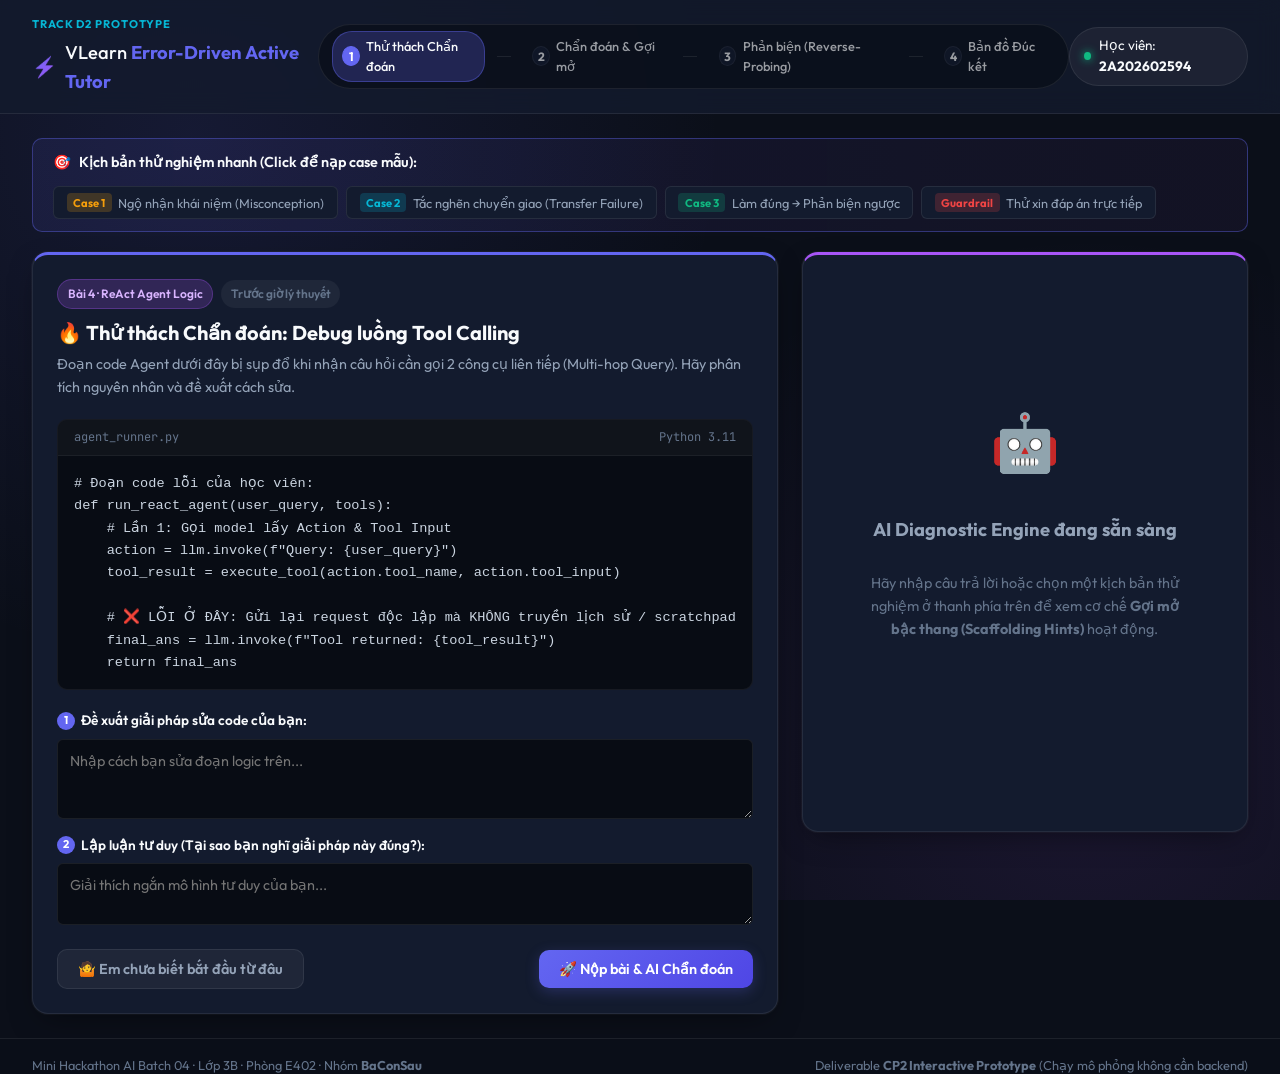
==== codebase/index.html @ 05298fb6 "done cp2" ====
<!DOCTYPE html>
<html lang="vi">
<head>
  <meta charset="UTF-8">
  <meta name="viewport" content="width=device-width, initial-scale=1.0">
  <title>VLearn Adaptive AI · Học từ lỗi trước (Track D2 Mockup)</title>
  <link rel="preconnect" href="https://fonts.googleapis.com">
  <link rel="preconnect" href="https://fonts.gstatic.com" crossorigin>
  <link href="https://fonts.googleapis.com/css2?family=JetBrains+Mono:wght@400;500;600&family=Outfit:wght@300;400;500;600;700;800&display=swap" rel="stylesheet">
  <link rel="stylesheet" href="style.css">
</head>
<body>
  <!-- Header Bar -->
  <header class="app-header">
    <div class="header-left">
      <div class="brand-badge">Track D2 Prototype</div>
      <div class="brand-title">
        <span class="logo-icon">⚡</span>
        <h1>VLearn <strong>Error-Driven Active Tutor</strong></h1>
      </div>
    </div>
    <div class="header-center">
      <div class="stage-stepper">
        <div class="step-item active" id="step-nav-1" onclick="switchView('challenge')">
          <span class="step-dot">1</span>
          <span class="step-label">Thử thách Chẩn đoán</span>
        </div>
        <div class="step-divider"></div>
        <div class="step-item" id="step-nav-2" onclick="switchView('diagnosis')">
          <span class="step-dot">2</span>
          <span class="step-label">Chẩn đoán & Gợi mở</span>
        </div>
        <div class="step-divider"></div>
        <div class="step-item" id="step-nav-3" onclick="switchView('probing')">
          <span class="step-dot">3</span>
          <span class="step-label">Phản biện (Reverse-Probing)</span>
        </div>
        <div class="step-divider"></div>
        <div class="step-item" id="step-nav-4" onclick="switchView('summary')">
          <span class="step-dot">4</span>
          <span class="step-label">Bản đồ Đúc kết</span>
        </div>
      </div>
    </div>
    <div class="header-right">
      <div class="user-pill">
        <span class="status-indicator"></span>
        <span>Học viên: <strong>2A202602594</strong></span>
      </div>
    </div>
  </header>

  <!-- Main Workspace -->
  <main class="main-container">
    <!-- Preset Banner -->
    <section class="scenario-bar">
      <div class="scenario-title">
        <span class="sparkle">🎯</span>
        <span>Kịch bản thử nghiệm nhanh (Click để nạp case mẫu):</span>
      </div>
      <div class="scenario-buttons">
        <button class="btn-preset active" onclick="loadScenario('misconception')">
          <span class="tag tag-orange">Case 1</span> Ngộ nhận khái niệm (Misconception)
        </button>
        <button class="btn-preset" onclick="loadScenario('transfer')">
          <span class="tag tag-blue">Case 2</span> Tắc nghẽn chuyển giao (Transfer Failure)
        </button>
        <button class="btn-preset" onclick="loadScenario('correct')">
          <span class="tag tag-green">Case 3</span> Làm đúng → Phản biện ngược
        </button>
        <button class="btn-preset" onclick="loadScenario('cheating')">
          <span class="tag tag-red">Guardrail</span> Thử xin đáp án trực tiếp
        </button>
      </div>
    </section>

    <!-- CONTENT PANELS -->
    <div class="workspace-grid">
      
      <!-- LEFT PANEL: Diagnostic Challenge & Problem Context -->
      <section class="card panel-challenge">
        <div class="card-header">
          <div class="header-meta">
            <span class="badge badge-purple">Bài 4 · ReAct Agent Logic</span>
            <span class="badge badge-subtle">Trước giờ lý thuyết</span>
          </div>
          <h2>🔥 Thử thách Chẩn đoán: Debug luồng Tool Calling</h2>
          <p class="challenge-desc">
            Đoạn code Agent dưới đây bị sụp đổ khi nhận câu hỏi cần gọi 2 công cụ liên tiếp (Multi-hop Query). Hãy phân tích nguyên nhân và đề xuất cách sửa.
          </p>
        </div>

        <div class="code-editor-box">
          <div class="editor-topbar">
            <span class="file-name">agent_runner.py</span>
            <span class="lang-tag">Python 3.11</span>
          </div>
          <pre class="code-block"><code id="code-snippet"># Đoạn code lỗi của học viên:
def run_react_agent(user_query, tools):
    # Lần 1: Gọi model lấy Action & Tool Input
    action = llm.invoke(f"Query: {user_query}")
    tool_result = execute_tool(action.tool_name, action.tool_input)
    
    # ❌ LỖI Ở ĐÂY: Gửi lại request độc lập mà KHÔNG truyền lịch sử / scratchpad
    final_ans = llm.invoke(f"Tool returned: {tool_result}")
    return final_ans</code></pre>
        </div>

        <!-- Student Input Form -->
        <div class="student-input-area">
          <div class="input-group">
            <label for="student-answer">
              <span class="label-num">1</span> Đề xuất giải pháp sửa code của bạn:
            </label>
            <textarea id="student-answer" rows="3" placeholder="Nhập cách bạn sửa đoạn logic trên..."></textarea>
          </div>

          <div class="input-group">
            <label for="student-reasoning">
              <span class="label-num">2</span> Lập luận tư duy (Tại sao bạn nghĩ giải pháp này đúng?):
            </label>
            <textarea id="student-reasoning" rows="2" placeholder="Giải thích ngắn mô hình tư duy của bạn..."></textarea>
          </div>

          <div class="action-row">
            <button class="btn btn-secondary" onclick="triggerStuck()">
              🤷 Em chưa biết bắt đầu từ đâu
            </button>
            <button class="btn btn-primary" id="btn-submit" onclick="submitDiagnostic()">
              <span>🚀 Nộp bài & AI Chẩn đoán</span>
            </button>
          </div>
        </div>
      </section>

      <!-- RIGHT PANEL: AI Diagnosis & Scaffolding Engine -->
      <section class="card panel-response" id="response-panel">
        
        <!-- State 0: Empty state before submit -->
        <div class="state-container" id="state-idle">
          <div class="idle-graphic">🤖</div>
          <h3>AI Diagnostic Engine đang sẵn sàng</h3>
          <p>Hãy nhập câu trả lời hoặc chọn một kịch bản thử nghiệm ở thanh phía trên để xem cơ chế <strong>Gợi mở bậc thang (Scaffolding Hints)</strong> hoạt động.</p>
        </div>

        <!-- State 1: Error Diagnosis & Scaffolding Hints -->
        <div class="state-container hidden" id="state-diagnosis">
          <div class="diagnosis-header" id="diag-badge-container">
            <!-- Dynamic Badges -->
          </div>

          <!-- Diagnosis Summary Box -->
          <div class="diagnosis-box" id="diag-summary-box">
            <div class="diag-title" id="diag-title">🔍 Phát hiện ngộ nhận trong lập luận</div>
            <p id="diag-desc">Học viên đang nhầm lẫn bản chất hoạt động của LLM API.</p>
          </div>

          <!-- Scaffolding Stepper Accordion -->
          <div class="scaffolding-container">
            <div class="scaffold-heading">
              <span>🧩 Nấc thang gợi mở (Không lộ đáp án)</span>
              <span class="badge badge-amber" id="hint-level-badge">Nấc 1 / 3</span>
            </div>

            <!-- Level 1 Hint -->
            <div class="hint-card active" id="hint-card-1">
              <div class="hint-card-header">
                <div class="hint-title">
                  <span class="hint-num">1</span>
                  <strong>Chỉ ra Tiền đề / Giả định sai</strong>
                </div>
                <span class="hint-tag">Reflection Hint</span>
              </div>
              <div class="hint-body" id="hint-1-content">
                Em đang giả định rằng LLM tự lưu trạng thái giữa các lần <code>llm.invoke()</code>. Nhưng thực tế mỗi lệnh gọi API hoàn toàn <strong>Stateless (Không lưu trạng thái)</strong>.
              </div>
            </div>

            <!-- Level 2 Hint -->
            <div class="hint-card locked" id="hint-card-2">
              <div class="hint-card-header">
                <div class="hint-title">
                  <span class="hint-num">2</span>
                  <strong>Dẫn nguồn lý thuyết & Tài liệu khóa học</strong>
                </div>
                <button class="btn-unlock" onclick="unlockHint(2)">Mở gợi ý nấc 2 🔓</button>
              </div>
              <div class="hint-body hidden" id="hint-2-content">
                <div class="citation-box">
                  <div class="citation-source">📖 Slide 14 · Kiến trúc ReAct (Thought - Action - Observation Loop)</div>
                  <blockquote>"LLM cần được tiếp nhận toàn bộ chuỗi <code>User Query + Intermediate Steps (Thought/Action/Observation)</code> trong prompt ở mỗi vòng lặp để biết mình đang ở bước nào."</blockquote>
                </div>
              </div>
            </div>

            <!-- Level 3 Hint -->
            <div class="hint-card locked" id="hint-card-3">
              <div class="hint-card-header">
                <div class="hint-title">
                  <span class="hint-num">3</span>
                  <strong>Câu hỏi phân rã hành động (Sub-problem Probing)</strong>
                </div>
                <button class="btn-unlock" onclick="unlockHint(3)">Mở gợi ý nấc 3 🔓</button>
              </div>
              <div class="hint-body hidden" id="hint-3-content">
                <div class="probing-box">
                  💡 Thay vì gọi <code>llm.invoke(f"Tool returned: {tool_result}")</code>, em hãy thử tạo 1 biến danh sách <code>messages = [user_query]</code> và <code>append</code> kết quả từng bước vào đó trước khi gọi lại model?
                </div>
              </div>
            </div>
          </div>

          <!-- Self-Correction CTA -->
          <div class="correction-footer">
            <button class="btn btn-outline" onclick="requestDirectAnswer()">
              ⚠️ Cho tôi đáp án luôn đi
            </button>
            <button class="btn btn-success" onclick="applyCorrectionAndRecheck()">
              ✍️ Tôi đã hiểu, để tôi sửa lại bài
            </button>
          </div>
        </div>

        <!-- State 2: Reverse Probing (When Correct) -->
        <div class="state-container hidden" id="state-probing">
          <div class="success-banner">
            <span class="trophy">🎯</span>
            <div>
              <h3>Chính xác! Bạn đã tìm ra giải pháp đúng</h3>
              <p>Nhưng để chắc chắn bạn không chỉ nhớ vẹt, hãy thử sức với câu hỏi phản biện sau:</p>
            </div>
          </div>

          <div class="probing-challenge-card">
            <div class="probing-header">
              <span class="badge badge-purple">⚡ Reverse-Probing Engine</span>
              <span>Đánh giá mức độ hiểu sâu</span>
            </div>
            <div class="probing-question" id="probing-q-text">
              "Nếu chuỗi Thought - Action - Observation này lặp lại 15 vòng và vượt quá Context Window (vd 4k tokens), đoạn code của bạn sẽ xử lý thế nào để không crash?"
            </div>
            
            <div class="probing-response-area">
              <textarea id="probing-answer" rows="3" placeholder="Nhập câu trả lời phản biện của bạn (VD: Áp dụng Rolling Window / Summarization Memory)..."></textarea>
              <button class="btn btn-primary" onclick="submitProbing()">Gửi phản biện</button>
            </div>
          </div>
        </div>

        <!-- State 3: Mastery & Knowledge Note Summary -->
        <div class="state-container hidden" id="state-summary">
          <div class="mastery-card">
            <div class="mastery-header">
              <span class="badge badge-gold">🏆 Hoàn thành Thử thách Chẩn đoán</span>
              <h2>Bản đồ Kiến thức Đúc kết từ Lỗi sai</h2>
            </div>
            
            <div class="summary-grid">
              <div class="summary-item error-origin">
                <div class="item-label">❌ Lỗi sai ban đầu</div>
                <div class="item-value">Ngộ nhận API tự động nhớ ngữ cảnh qua các lượt gọi hàm.</div>
              </div>
              <div class="summary-item concept-learned">
                <div class="item-label">💡 Bản chất đã hiểu</div>
                <div class="item-value">ReAct Agent là vòng lặp tích lũy Scratchpad (Thought + Action + Observation) vào Messages List.</div>
              </div>
            </div>

            <div class="key-takeaways">
              <h4>📌 3 Điểm cốt lõi cần nhớ cho bài Lab tiếp theo:</h4>
              <ul>
                <li>API LLM là <strong>Stateless</strong> — client chịu trách nhiệm bảo toàn memory.</li>
                <li>Mỗi công cụ trả về phải được bọc trong vai trò <code>ToolMessage</code> hoặc định dạng rõ ràng trong Prompt.</li>
                <li>Luôn có điều kiện dừng (Max Iterations) để tránh lặp vô tận.</li>
              </ul>
            </div>

            <div class="summary-actions">
              <button class="btn btn-outline" onclick="resetDemo()">🔄 Thử lại kịch bản khác</button>
              <button class="btn btn-primary" onclick="alert('Đã mở khóa bài học tiếp theo trên VLearn!')">
                🚀 Vào bài học tiếp theo
              </button>
            </div>
          </div>
        </div>

        <!-- Guardrail Modal / Toast Alert -->
        <div class="guardrail-toast hidden" id="guardrail-toast">
          <div class="toast-icon">🛡️</div>
          <div class="toast-content">
            <strong>Rào cản AI (Anti-Spoil Guardrail):</strong>
            <p>Hệ thống không cung cấp đáp án trực tiếp để bảo vệ năng lực tự tư duy của bạn. Hãy sử dụng các Nấc gợi ý ở trên!</p>
          </div>
          <button class="toast-close" onclick="closeToast()">✕</button>
        </div>

      </section>
    </div>
  </main>

  <footer class="app-footer">
    <span>Mini Hackathon AI Batch 04 · Lớp 3B · Phòng E402 · Nhóm <strong>BaConSau</strong></span>
    <span>Deliverable <strong>CP2 Interactive Prototype</strong> (Chạy mô phỏng không cần backend)</span>
  </footer>

  <script src="app.js"></script>
</body>
</html>
---- codebase/style.css ----
:root {
  --bg-dark: #0b0f19;
  --bg-card: #131b2e;
  --bg-card-hover: #1a243d;
  --bg-editor: #080c14;
  --border-color: rgba(255, 255, 255, 0.08);
  --border-active: rgba(99, 102, 241, 0.4);
  
  --primary: #6366f1;
  --primary-glow: rgba(99, 102, 241, 0.25);
  --primary-hover: #4f46e5;
  --accent-cyan: #06b6d4;
  --accent-purple: #a855f7;
  --accent-green: #10b981;
  --accent-amber: #f59e0b;
  --accent-red: #ef4444;

  --text-main: #f8fafc;
  --text-muted: #94a3b8;
  --text-dim: #64748b;
  
  --font-sans: 'Outfit', -apple-system, BlinkMacSystemFont, 'Segoe UI', Roboto, sans-serif;
  --font-mono: 'JetBrains Mono', monospace;
  
  --radius-lg: 16px;
  --radius-md: 10px;
  --radius-sm: 6px;
  --shadow-card: 0 10px 30px -10px rgba(0, 0, 0, 0.5), 0 0 1px 1px rgba(255, 255, 255, 0.05);
}

* {
  margin: 0;
  padding: 0;
  box-sizing: border-box;
}

body {
  font-family: var(--font-sans);
  background-color: var(--bg-dark);
  color: var(--text-main);
  line-height: 1.6;
  min-height: 100vh;
  display: flex;
  flex-direction: column;
  background-image: 
    radial-gradient(circle at 15% 15%, rgba(99, 102, 241, 0.12) 0%, transparent 40%),
    radial-gradient(circle at 85% 85%, rgba(168, 85, 247, 0.1) 0%, transparent 40%);
  background-attachment: fixed;
}

/* Header */
.app-header {
  display: flex;
  align-items: center;
  justify-content: space-between;
  padding: 1rem 2rem;
  background: rgba(19, 27, 46, 0.8);
  backdrop-filter: blur(12px);
  border-bottom: 1px solid var(--border-color);
  position: sticky;
  top: 0;
  z-index: 100;
}

.header-left {
  display: flex;
  flex-direction: column;
  gap: 0.25rem;
}

.brand-badge {
  display: inline-block;
  font-size: 0.7rem;
  text-transform: uppercase;
  font-weight: 700;
  letter-spacing: 0.08em;
  color: var(--accent-cyan);
}

.brand-title {
  display: flex;
  align-items: center;
  gap: 0.5rem;
}

.brand-title h1 {
  font-size: 1.15rem;
  font-weight: 500;
  color: var(--text-main);
}

.brand-title h1 strong {
  color: var(--primary);
}

.logo-icon {
  font-size: 1.25rem;
  background: linear-gradient(135deg, var(--primary), var(--accent-purple));
  -webkit-background-clip: text;
  -webkit-text-fill-color: transparent;
}

/* Stepper */
.stage-stepper {
  display: flex;
  align-items: center;
  gap: 0.75rem;
  background: rgba(8, 12, 20, 0.6);
  padding: 0.4rem 0.8rem;
  border-radius: 40px;
  border: 1px solid var(--border-color);
}

.step-item {
  display: flex;
  align-items: center;
  gap: 0.4rem;
  cursor: pointer;
  padding: 0.25rem 0.6rem;
  border-radius: 20px;
  transition: all 0.2s ease;
  opacity: 0.6;
}

.step-item.active {
  opacity: 1;
  background: var(--primary-glow);
  border: 1px solid var(--border-active);
}

.step-dot {
  width: 20px;
  height: 20px;
  border-radius: 50%;
  background: var(--bg-card);
  border: 1px solid var(--border-color);
  display: flex;
  align-items: center;
  justify-content: center;
  font-size: 0.75rem;
  font-weight: 700;
}

.step-item.active .step-dot {
  background: var(--primary);
  color: #fff;
  border-color: var(--primary);
}

.step-label {
  font-size: 0.8rem;
  font-weight: 500;
}

.step-divider {
  width: 16px;
  height: 1px;
  background: var(--border-color);
}

.user-pill {
  display: flex;
  align-items: center;
  gap: 0.5rem;
  background: rgba(255, 255, 255, 0.05);
  padding: 0.4rem 0.9rem;
  border-radius: 30px;
  font-size: 0.85rem;
  border: 1px solid var(--border-color);
}

.status-indicator {
  width: 8px;
  height: 8px;
  border-radius: 50%;
  background: var(--accent-green);
  box-shadow: 0 0 8px var(--accent-green);
}

/* Main Container */
.main-container {
  flex: 1;
  max-width: 1440px;
  width: 100%;
  margin: 0 auto;
  padding: 1.5rem 2rem;
  display: flex;
  flex-direction: column;
  gap: 1.25rem;
}

/* Scenario Bar */
.scenario-bar {
  display: flex;
  align-items: center;
  justify-content: space-between;
  background: linear-gradient(90deg, rgba(99, 102, 241, 0.1), rgba(168, 85, 247, 0.05));
  border: 1px solid var(--border-active);
  padding: 0.75rem 1.25rem;
  border-radius: var(--radius-md);
  flex-wrap: wrap;
  gap: 0.75rem;
}

.scenario-title {
  display: flex;
  align-items: center;
  gap: 0.5rem;
  font-size: 0.9rem;
  font-weight: 600;
  color: var(--text-main);
}

.scenario-buttons {
  display: flex;
  gap: 0.5rem;
  flex-wrap: wrap;
}

.btn-preset {
  background: var(--bg-card);
  border: 1px solid var(--border-color);
  color: var(--text-muted);
  padding: 0.4rem 0.8rem;
  border-radius: var(--radius-sm);
  font-size: 0.8rem;
  cursor: pointer;
  display: flex;
  align-items: center;
  gap: 0.4rem;
  font-family: inherit;
  transition: all 0.2s ease;
}

.btn-preset:hover {
  background: var(--bg-card-hover);
  color: var(--text-main);
  border-color: rgba(255, 255, 255, 0.2);
}

.btn-preset.active {
  background: var(--primary-glow);
  border-color: var(--primary);
  color: #fff;
  font-weight: 600;
}

/* Tags & Badges */
.tag {
  font-size: 0.7rem;
  padding: 0.15rem 0.4rem;
  border-radius: 4px;
  font-weight: 700;
}
.tag-orange { background: rgba(245, 158, 11, 0.2); color: #f59e0b; }
.tag-blue { background: rgba(6, 182, 212, 0.2); color: #06b6d4; }
.tag-green { background: rgba(16, 185, 129, 0.2); color: #10b981; }
.tag-red { background: rgba(239, 68, 68, 0.2); color: #ef4444; }

.badge {
  font-size: 0.75rem;
  font-weight: 600;
  padding: 0.25rem 0.6rem;
  border-radius: 20px;
  display: inline-block;
}
.badge-purple { background: rgba(168, 85, 247, 0.2); color: #d8b4fe; border: 1px solid rgba(168, 85, 247, 0.3); }
.badge-subtle { background: rgba(255, 255, 255, 0.05); color: var(--text-dim); }
.badge-amber { background: rgba(245, 158, 11, 0.2); color: #fde68a; border: 1px solid rgba(245, 158, 11, 0.4); }
.badge-gold { background: linear-gradient(135deg, #f59e0b, #eab308); color: #000; font-weight: 700; }

/* Grid Layout */
.workspace-grid {
  display: grid;
  grid-template-columns: 1.05fr 1fr;
  gap: 1.5rem;
  align-items: start;
}

/* Cards */
.card {
  background: var(--bg-card);
  border: 1px solid var(--border-color);
  border-radius: var(--radius-lg);
  padding: 1.5rem;
  box-shadow: var(--shadow-card);
  display: flex;
  flex-direction: column;
  gap: 1.25rem;
}

.panel-challenge {
  border-top: 3px solid var(--primary);
}

.panel-response {
  border-top: 3px solid var(--accent-purple);
  min-height: 580px;
  position: relative;
}

.card-header h2 {
  font-size: 1.25rem;
  font-weight: 700;
  margin: 0.5rem 0 0.25rem;
}

.challenge-desc {
  font-size: 0.9rem;
  color: var(--text-muted);
}

.header-meta {
  display: flex;
  gap: 0.5rem;
  align-items: center;
}

/* Code Editor */
.code-editor-box {
  background: var(--bg-editor);
  border: 1px solid rgba(255, 255, 255, 0.06);
  border-radius: var(--radius-md);
  overflow: hidden;
}

.editor-topbar {
  display: flex;
  justify-content: space-between;
  align-items: center;
  padding: 0.5rem 1rem;
  background: rgba(255, 255, 255, 0.03);
  border-bottom: 1px solid rgba(255, 255, 255, 0.05);
  font-size: 0.75rem;
  color: var(--text-dim);
  font-family: var(--font-mono);
}

.code-block {
  padding: 1rem;
  overflow-x: auto;
  font-family: var(--font-mono);
  font-size: 0.85rem;
  color: #cbd5e1;
  line-height: 1.5;
}

/* Input Area */
.student-input-area {
  display: flex;
  flex-direction: column;
  gap: 1rem;
}

.input-group {
  display: flex;
  flex-direction: column;
  gap: 0.4rem;
}

.input-group label {
  font-size: 0.85rem;
  font-weight: 600;
  display: flex;
  align-items: center;
  gap: 0.4rem;
}

.label-num {
  background: var(--primary);
  color: #fff;
  width: 18px;
  height: 18px;
  border-radius: 50%;
  display: inline-flex;
  align-items: center;
  justify-content: center;
  font-size: 0.7rem;
  font-weight: 700;
}

textarea {
  background: var(--bg-editor);
  border: 1px solid var(--border-color);
  border-radius: var(--radius-sm);
  padding: 0.75rem;
  color: var(--text-main);
  font-family: inherit;
  font-size: 0.9rem;
  resize: vertical;
  transition: border-color 0.2s ease;
}

textarea:focus {
  outline: none;
  border-color: var(--primary);
  box-shadow: 0 0 0 3px var(--primary-glow);
}

.action-row {
  display: flex;
  justify-content: space-between;
  align-items: center;
  gap: 0.75rem;
  margin-top: 0.5rem;
}

/* Buttons */
.btn {
  padding: 0.65rem 1.25rem;
  border-radius: var(--radius-md);
  font-size: 0.9rem;
  font-weight: 600;
  cursor: pointer;
  border: none;
  font-family: inherit;
  transition: all 0.2s ease;
  display: inline-flex;
  align-items: center;
  justify-content: center;
  gap: 0.5rem;
}

.btn-primary {
  background: linear-gradient(135deg, var(--primary), var(--primary-hover));
  color: #fff;
  box-shadow: 0 4px 14px var(--primary-glow);
}
.btn-primary:hover {
  transform: translateY(-1px);
  box-shadow: 0 6px 20px rgba(99, 102, 241, 0.4);
}

.btn-secondary {
  background: rgba(255, 255, 255, 0.05);
  color: var(--text-muted);
  border: 1px solid var(--border-color);
}
.btn-secondary:hover {
  background: rgba(255, 255, 255, 0.1);
  color: var(--text-main);
}

.btn-success {
  background: var(--accent-green);
  color: #fff;
}
.btn-success:hover {
  filter: brightness(1.1);
}

.btn-outline {
  background: transparent;
  border: 1px solid rgba(255, 255, 255, 0.15);
  color: var(--text-muted);
}
.btn-outline:hover {
  border-color: rgba(255, 255, 255, 0.3);
  color: var(--text-main);
}

/* States in Right Panel */
.state-container {
  display: flex;
  flex-direction: column;
  gap: 1.25rem;
  animation: fadeIn 0.3s ease;
}

@keyframes fadeIn {
  from { opacity: 0; transform: translateY(6px); }
  to { opacity: 1; transform: translateY(0); }
}

.hidden {
  display: none !important;
}

/* Idle State */
#state-idle {
  align-items: center;
  justify-content: center;
  text-align: center;
  height: 100%;
  min-height: 480px;
  color: var(--text-dim);
  padding: 2rem;
}

.idle-graphic {
  font-size: 3.5rem;
  margin-bottom: 0.5rem;
}

#state-idle h3 {
  color: var(--text-muted);
  font-size: 1.15rem;
  margin-bottom: 0.5rem;
}

#state-idle p {
  max-width: 380px;
  font-size: 0.9rem;
}

/* Diagnosis Box */
.diagnosis-box {
  background: rgba(245, 158, 11, 0.08);
  border: 1px solid rgba(245, 158, 11, 0.3);
  padding: 1rem 1.25rem;
  border-radius: var(--radius-md);
}

.diag-title {
  font-weight: 700;
  color: #f59e0b;
  font-size: 0.95rem;
  margin-bottom: 0.25rem;
}

.diagnosis-box p {
  font-size: 0.88rem;
  color: #fef3c7;
}

/* Scaffolding Container */
.scaffolding-container {
  display: flex;
  flex-direction: column;
  gap: 0.75rem;
}

.scaffold-heading {
  display: flex;
  justify-content: space-between;
  align-items: center;
  font-size: 0.85rem;
  font-weight: 700;
  text-transform: uppercase;
  letter-spacing: 0.05em;
  color: var(--text-dim);
}

.hint-card {
  background: rgba(8, 12, 20, 0.7);
  border: 1px solid var(--border-color);
  border-radius: var(--radius-md);
  padding: 1rem;
  display: flex;
  flex-direction: column;
  gap: 0.5rem;
  transition: all 0.2s ease;
}

.hint-card.active {
  border-color: var(--primary);
  background: rgba(99, 102, 241, 0.05);
}

.hint-card.locked {
  opacity: 0.6;
}

.hint-card-header {
  display: flex;
  justify-content: space-between;
  align-items: center;
}

.hint-title {
  display: flex;
  align-items: center;
  gap: 0.5rem;
  font-size: 0.9rem;
}

.hint-num {
  width: 22px;
  height: 22px;
  border-radius: 50%;
  background: rgba(255, 255, 255, 0.1);
  display: inline-flex;
  align-items: center;
  justify-content: center;
  font-size: 0.75rem;
  font-weight: 700;
}

.hint-card.active .hint-num {
  background: var(--primary);
  color: #fff;
}

.hint-tag {
  font-size: 0.7rem;
  color: var(--accent-cyan);
  font-weight: 600;
  text-transform: uppercase;
}

.btn-unlock {
  background: rgba(99, 102, 241, 0.2);
  border: 1px solid var(--primary);
  color: #fff;
  padding: 0.25rem 0.6rem;
  border-radius: 4px;
  font-size: 0.75rem;
  cursor: pointer;
  font-weight: 600;
}

.hint-body {
  font-size: 0.88rem;
  color: var(--text-muted);
  line-height: 1.5;
  padding-left: 1.8rem;
}

.citation-box {
  background: rgba(6, 182, 212, 0.08);
  border-left: 3px solid var(--accent-cyan);
  padding: 0.75rem;
  border-radius: 0 var(--radius-sm) var(--radius-sm) 0;
  font-size: 0.85rem;
}

.citation-source {
  font-weight: 700;
  color: var(--accent-cyan);
  margin-bottom: 0.25rem;
}

.probing-box {
  background: rgba(168, 85, 247, 0.08);
  border-left: 3px solid var(--accent-purple);
  padding: 0.75rem;
  border-radius: 0 var(--radius-sm) var(--radius-sm) 0;
  font-size: 0.85rem;
  color: #f3e8ff;
}

.correction-footer {
  display: flex;
  justify-content: space-between;
  align-items: center;
  gap: 1rem;
  margin-top: 0.5rem;
  padding-top: 0.75rem;
  border-top: 1px solid var(--border-color);
}

/* Reverse Probing State */
.success-banner {
  display: flex;
  align-items: center;
  gap: 1rem;
  background: rgba(16, 185, 129, 0.1);
  border: 1px solid rgba(16, 185, 129, 0.3);
  padding: 1rem;
  border-radius: var(--radius-md);
}

.trophy {
  font-size: 2rem;
}

.success-banner h3 {
  font-size: 1.05rem;
  color: var(--accent-green);
}

.success-banner p {
  font-size: 0.85rem;
  color: #a7f3d0;
}

.probing-challenge-card {
  background: var(--bg-editor);
  border: 1px solid var(--border-active);
  padding: 1.25rem;
  border-radius: var(--radius-md);
  display: flex;
  flex-direction: column;
  gap: 1rem;
}

.probing-header {
  display: flex;
  justify-content: space-between;
  align-items: center;
  font-size: 0.8rem;
  color: var(--text-dim);
}

.probing-question {
  font-size: 0.95rem;
  font-weight: 600;
  color: #e2e8f0;
  line-height: 1.5;
  background: rgba(255, 255, 255, 0.03);
  padding: 0.85rem;
  border-radius: var(--radius-sm);
  border-left: 3px solid var(--accent-purple);
}

.probing-response-area {
  display: flex;
  flex-direction: column;
  gap: 0.75rem;
}

/* Mastery Summary */
.mastery-card {
  display: flex;
  flex-direction: column;
  gap: 1.25rem;
}

.mastery-header h2 {
  font-size: 1.3rem;
  margin-top: 0.4rem;
}

.summary-grid {
  display: grid;
  grid-template-columns: 1fr 1fr;
  gap: 1rem;
}

.summary-item {
  padding: 1rem;
  border-radius: var(--radius-md);
}

.error-origin {
  background: rgba(239, 68, 68, 0.08);
  border: 1px solid rgba(239, 68, 68, 0.2);
}
.error-origin .item-label { color: #fca5a5; font-size: 0.8rem; font-weight: 700; margin-bottom: 0.25rem; }
.error-origin .item-value { font-size: 0.88rem; color: #fee2e2; }

.concept-learned {
  background: rgba(16, 185, 129, 0.08);
  border: 1px solid rgba(16, 185, 129, 0.2);
}
.concept-learned .item-label { color: #86efac; font-size: 0.8rem; font-weight: 700; margin-bottom: 0.25rem; }
.concept-learned .item-value { font-size: 0.88rem; color: #d1fae5; }

.key-takeaways {
  background: rgba(255, 255, 255, 0.02);
  border: 1px solid var(--border-color);
  padding: 1rem 1.25rem;
  border-radius: var(--radius-md);
}

.key-takeaways h4 {
  font-size: 0.9rem;
  margin-bottom: 0.5rem;
  color: var(--accent-cyan);
}

.key-takeaways ul {
  padding-left: 1.25rem;
  font-size: 0.85rem;
  color: var(--text-muted);
  display: flex;
  flex-direction: column;
  gap: 0.4rem;
}

.summary-actions {
  display: flex;
  justify-content: space-between;
  margin-top: 0.5rem;
}

/* Guardrail Toast */
.guardrail-toast {
  position: absolute;
  bottom: 1.5rem;
  left: 1.5rem;
  right: 1.5rem;
  background: #1e1b4b;
  border: 1px solid #6366f1;
  padding: 1rem;
  border-radius: var(--radius-md);
  display: flex;
  align-items: flex-start;
  gap: 0.75rem;
  box-shadow: 0 10px 25px rgba(0, 0, 0, 0.6);
  animation: slideUp 0.3s ease;
  z-index: 20;
}

@keyframes slideUp {
  from { transform: translateY(20px); opacity: 0; }
  to { transform: translateY(0); opacity: 1; }
}

.toast-icon {
  font-size: 1.5rem;
}

.toast-content strong {
  display: block;
  font-size: 0.85rem;
  color: #c7d2fe;
}

.toast-content p {
  font-size: 0.8rem;
  color: #e0e7ff;
}

.toast-close {
  background: transparent;
  border: none;
  color: #a5b4fc;
  font-size: 1rem;
  cursor: pointer;
  margin-left: auto;
}

/* Footer */
.app-footer {
  display: flex;
  justify-content: space-between;
  padding: 1rem 2rem;
  border-top: 1px solid var(--border-color);
  font-size: 0.8rem;
  color: var(--text-dim);
  background: rgba(11, 15, 25, 0.9);
}

/* Responsive */
@media (max-width: 960px) {
  .workspace-grid {
    grid-template-columns: 1fr;
  }
  .app-header {
    flex-direction: column;
    gap: 1rem;
  }
  .stage-stepper {
    overflow-x: auto;
    max-width: 100%;
  }
}
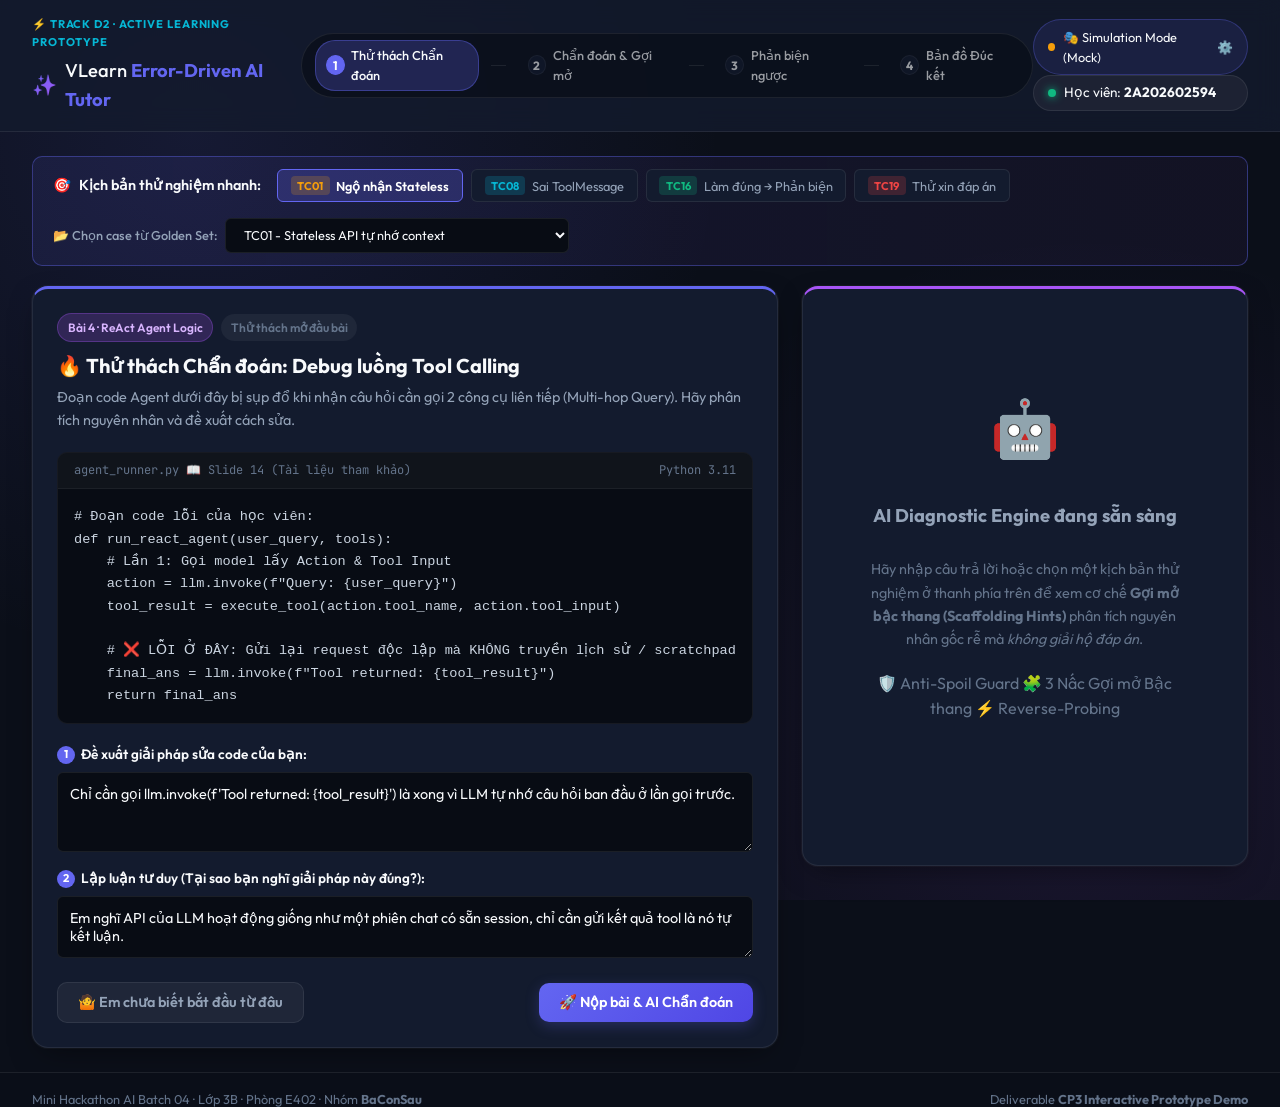
==== commit 2ce137ad: "feat(codebase): enhance interactive prototype with OpenRouter AI, Golden Set selector, and slide mod" ====
--- a/codebase/index.html
+++ b/codebase/index.html
@@ -3,22 +3,23 @@
 <head>
   <meta charset="UTF-8">
   <meta name="viewport" content="width=device-width, initial-scale=1.0">
-  <title>VLearn Adaptive AI · Học từ lỗi trước (Track D2 Mockup)</title>
+  <title>VLearn Adaptive AI · Học từ lỗi trước (Track D2 Prototype)</title>
   <link rel="preconnect" href="https://fonts.googleapis.com">
   <link rel="preconnect" href="https://fonts.gstatic.com" crossorigin>
-  <link href="https://fonts.googleapis.com/css2?family=JetBrains+Mono:wght@400;500;600&family=Outfit:wght@300;400;500;600;700;800&display=swap" rel="stylesheet">
+  <link href="https://fonts.googleapis.com/css2?family=JetBrains+Mono:wght@400;500;600&family=Outfit:wght@300;400;500;600;700;800&family=Plus+Jakarta+Sans:wght@400;500;600;700&display=swap" rel="stylesheet">
   <link rel="stylesheet" href="style.css">
 </head>
 <body>
   <!-- Header Bar -->
   <header class="app-header">
     <div class="header-left">
-      <div class="brand-badge">Track D2 Prototype</div>
+      <div class="brand-badge">⚡ Track D2 · Active Learning Prototype</div>
       <div class="brand-title">
-        <span class="logo-icon">⚡</span>
-        <h1>VLearn <strong>Error-Driven Active Tutor</strong></h1>
-      </div>
-    </div>
+        <span class="logo-icon">✨</span>
+        <h1>VLearn <strong>Error-Driven AI Tutor</strong></h1>
+      </div>
+    </div>
+    
     <div class="header-center">
       <div class="stage-stepper">
         <div class="step-item active" id="step-nav-1" onclick="switchView('challenge')">
@@ -33,7 +34,7 @@
         <div class="step-divider"></div>
         <div class="step-item" id="step-nav-3" onclick="switchView('probing')">
           <span class="step-dot">3</span>
-          <span class="step-label">Phản biện (Reverse-Probing)</span>
+          <span class="step-label">Phản biện ngược</span>
         </div>
         <div class="step-divider"></div>
         <div class="step-item" id="step-nav-4" onclick="switchView('summary')">
@@ -42,7 +43,14 @@
         </div>
       </div>
     </div>
+    
     <div class="header-right">
+      <!-- AI Engine Mode Toggle -->
+      <div class="ai-mode-toggle" id="ai-mode-pill" onclick="toggleSettingsModal()">
+        <span class="mode-indicator" id="mode-status-dot"></span>
+        <span id="mode-label-text">⚡ Live AI (OpenRouter)</span>
+        <span class="settings-gear">⚙️</span>
+      </div>
       <div class="user-pill">
         <span class="status-indicator"></span>
         <span>Học viên: <strong>2A202602594</strong></span>
@@ -54,23 +62,59 @@
   <main class="main-container">
     <!-- Preset Banner -->
     <section class="scenario-bar">
-      <div class="scenario-title">
-        <span class="sparkle">🎯</span>
-        <span>Kịch bản thử nghiệm nhanh (Click để nạp case mẫu):</span>
-      </div>
-      <div class="scenario-buttons">
-        <button class="btn-preset active" onclick="loadScenario('misconception')">
-          <span class="tag tag-orange">Case 1</span> Ngộ nhận khái niệm (Misconception)
-        </button>
-        <button class="btn-preset" onclick="loadScenario('transfer')">
-          <span class="tag tag-blue">Case 2</span> Tắc nghẽn chuyển giao (Transfer Failure)
-        </button>
-        <button class="btn-preset" onclick="loadScenario('correct')">
-          <span class="tag tag-green">Case 3</span> Làm đúng → Phản biện ngược
-        </button>
-        <button class="btn-preset" onclick="loadScenario('cheating')">
-          <span class="tag tag-red">Guardrail</span> Thử xin đáp án trực tiếp
-        </button>
+      <div class="scenario-left">
+        <div class="scenario-title">
+          <span class="sparkle">🎯</span>
+          <span>Kịch bản thử nghiệm nhanh:</span>
+        </div>
+        <div class="scenario-buttons">
+          <button class="btn-preset active" id="btn-case-misconception" onclick="loadScenario('misconception')">
+            <span class="tag tag-orange">TC01</span> Ngộ nhận Stateless
+          </button>
+          <button class="btn-preset" id="btn-case-transfer" onclick="loadScenario('transfer')">
+            <span class="tag tag-blue">TC08</span> Sai ToolMessage
+          </button>
+          <button class="btn-preset" id="btn-case-correct" onclick="loadScenario('correct')">
+            <span class="tag tag-green">TC16</span> Làm đúng → Phản biện
+          </button>
+          <button class="btn-preset" id="btn-case-cheating" onclick="loadScenario('cheating')">
+            <span class="tag tag-red">TC19</span> Thử xin đáp án
+          </button>
+        </div>
+      </div>
+      <div class="scenario-right">
+        <label for="golden-set-select" class="dropdown-label">📂 Chọn case từ Golden Set:</label>
+        <select id="golden-set-select" class="dropdown-select" onchange="loadGoldenSetCase(this.value)">
+          <option value="">-- Danh sách 20 Test Cases --</option>
+          <optgroup label="1. Ngộ nhận khái niệm (Misconception)">
+            <option value="TC01">TC01 - Stateless API tự nhớ context</option>
+            <option value="TC02">TC02 - Nhầm System Prompt & Few-shot</option>
+            <option value="TC03">TC03 - Tăng Temperature để hết Hallucinate</option>
+            <option value="TC04">TC04 - Nhầm Cosine Vector & Keyword Match</option>
+            <option value="TC05">TC05 - Giả định LLM tự chạy bash server</option>
+            <option value="TC06">TC06 - Context Window lớn nhớ hết ở giữa</option>
+            <option value="TC07">TC07 - Max cả Top-p và Temperature</option>
+          </optgroup>
+          <optgroup label="2. Tắc nghẽn chuyển giao (Transfer Failure)">
+            <option value="TC08">TC08 - Format sai ToolMessage payload</option>
+            <option value="TC09">TC09 - Quên Break condition ở ReAct loop</option>
+            <option value="TC10">TC10 - Chunking không overlap mất ngữ cảnh</option>
+            <option value="TC11">TC11 - Truyền cả Document Object vào Prompt</option>
+            <option value="TC12">TC12 - JSONDecodeError do markdown codeblock</option>
+            <option value="TC13">TC13 - Quên append history cho lượt chat mới</option>
+            <option value="TC14">TC14 - Return None khi tool lỗi làm sập agent</option>
+            <option value="TC15">TC15 - Quên giới hạn max_iterations</option>
+          </optgroup>
+          <optgroup label="3. Làm đúng hoàn toàn (Happy Path)">
+            <option value="TC16">TC16 - State Management với Session History</option>
+            <option value="TC17">TC17 - Đúng ReAct Tool Binding & Wrapped ID</option>
+            <option value="TC18">TC18 - Hybrid Search Dense + BM25 chuẩn</option>
+          </optgroup>
+          <optgroup label="4. Rào cản An toàn (Guardrail / Anti-Spoil)">
+            <option value="TC19">TC19 - Đòi xin code hoàn chỉnh trực tiếp</option>
+            <option value="TC20">TC20 - Prompt Injection bypass lấy solution</option>
+          </optgroup>
+        </select>
       </div>
     </section>
 
@@ -81,18 +125,21 @@
       <section class="card panel-challenge">
         <div class="card-header">
           <div class="header-meta">
-            <span class="badge badge-purple">Bài 4 · ReAct Agent Logic</span>
-            <span class="badge badge-subtle">Trước giờ lý thuyết</span>
-          </div>
-          <h2>🔥 Thử thách Chẩn đoán: Debug luồng Tool Calling</h2>
-          <p class="challenge-desc">
+            <span class="badge badge-purple" id="challenge-topic-badge">Bài 4 · ReAct Agent Logic</span>
+            <span class="badge badge-subtle">Thử thách mở đầu bài</span>
+          </div>
+          <h2 id="challenge-main-title">🔥 Thử thách Chẩn đoán: Debug luồng Tool Calling</h2>
+          <p class="challenge-desc" id="challenge-desc-text">
             Đoạn code Agent dưới đây bị sụp đổ khi nhận câu hỏi cần gọi 2 công cụ liên tiếp (Multi-hop Query). Hãy phân tích nguyên nhân và đề xuất cách sửa.
           </p>
         </div>
 
         <div class="code-editor-box">
           <div class="editor-topbar">
-            <span class="file-name">agent_runner.py</span>
+            <div class="editor-tabs">
+              <span class="file-name active">agent_runner.py</span>
+              <span class="file-name" onclick="viewSlideModal()">📖 Slide 14 (Tài liệu tham khảo)</span>
+            </div>
             <span class="lang-tag">Python 3.11</span>
           </div>
           <pre class="code-block"><code id="code-snippet"># Đoạn code lỗi của học viên:
@@ -127,7 +174,8 @@
               🤷 Em chưa biết bắt đầu từ đâu
             </button>
             <button class="btn btn-primary" id="btn-submit" onclick="submitDiagnostic()">
-              <span>🚀 Nộp bài & AI Chẩn đoán</span>
+              <span id="btn-submit-spinner" class="spinner hidden"></span>
+              <span id="btn-submit-text">🚀 Nộp bài & AI Chẩn đoán</span>
             </button>
           </div>
         </div>
@@ -140,7 +188,24 @@
         <div class="state-container" id="state-idle">
           <div class="idle-graphic">🤖</div>
           <h3>AI Diagnostic Engine đang sẵn sàng</h3>
-          <p>Hãy nhập câu trả lời hoặc chọn một kịch bản thử nghiệm ở thanh phía trên để xem cơ chế <strong>Gợi mở bậc thang (Scaffolding Hints)</strong> hoạt động.</p>
+          <p>Hãy nhập câu trả lời hoặc chọn một kịch bản thử nghiệm ở thanh phía trên để xem cơ chế <strong>Gợi mở bậc thang (Scaffolding Hints)</strong> phân tích nguyên nhân gốc rễ mà <em>không giải hộ đáp án</em>.</p>
+          <div class="feature-pills">
+            <span class="pill">🛡️ Anti-Spoil Guard</span>
+            <span class="pill">🧩 3 Nấc Gợi mở Bậc thang</span>
+            <span class="pill">⚡ Reverse-Probing</span>
+          </div>
+        </div>
+
+        <!-- State Loading: AI Thinking Spinner -->
+        <div class="state-container hidden" id="state-loading">
+          <div class="ai-thinking-box">
+            <div class="pulsing-brain">🧠</div>
+            <h3>AI đang phân tích mô hình tư duy...</h3>
+            <p class="thinking-subtext">Đang đối chiếu với kiến trúc bài giảng và kiểm tra vi phạm ngộ nhận khái niệm...</p>
+            <div class="progress-bar-container">
+              <div class="progress-bar-fill"></div>
+            </div>
+          </div>
         </div>
 
         <!-- State 1: Error Diagnosis & Scaffolding Hints -->
@@ -153,6 +218,15 @@
           <div class="diagnosis-box" id="diag-summary-box">
             <div class="diag-title" id="diag-title">🔍 Phát hiện ngộ nhận trong lập luận</div>
             <p id="diag-desc">Học viên đang nhầm lẫn bản chất hoạt động của LLM API.</p>
+          </div>
+
+          <!-- Live AI Response Stream Box (if Live AI is used) -->
+          <div class="live-ai-response-box hidden" id="live-ai-box">
+            <div class="live-ai-header">
+              <span class="live-ai-dot"></span>
+              <span class="live-ai-title">Phản hồi Sư phạm từ Model (<strong id="live-model-name">OpenRouter</strong>):</span>
+            </div>
+            <div class="live-ai-text" id="live-ai-text-content"></div>
           </div>
 
           <!-- Scaffolding Stepper Accordion -->
@@ -183,11 +257,14 @@
                   <span class="hint-num">2</span>
                   <strong>Dẫn nguồn lý thuyết & Tài liệu khóa học</strong>
                 </div>
-                <button class="btn-unlock" onclick="unlockHint(2)">Mở gợi ý nấc 2 🔓</button>
+                <button class="btn-unlock" id="btn-unlock-2" onclick="unlockHint(2)">Mở gợi ý nấc 2 🔓</button>
               </div>
               <div class="hint-body hidden" id="hint-2-content">
                 <div class="citation-box">
-                  <div class="citation-source">📖 Slide 14 · Kiến trúc ReAct (Thought - Action - Observation Loop)</div>
+                  <div class="citation-header">
+                    <span class="citation-source">📖 Slide 14 · Kiến trúc ReAct (Thought - Action - Observation Loop)</span>
+                    <button class="btn-view-slide" onclick="viewSlideModal()">Xem Slide 👁️</button>
+                  </div>
                   <blockquote>"LLM cần được tiếp nhận toàn bộ chuỗi <code>User Query + Intermediate Steps (Thought/Action/Observation)</code> trong prompt ở mỗi vòng lặp để biết mình đang ở bước nào."</blockquote>
                 </div>
               </div>
@@ -200,7 +277,7 @@
                   <span class="hint-num">3</span>
                   <strong>Câu hỏi phân rã hành động (Sub-problem Probing)</strong>
                 </div>
-                <button class="btn-unlock" onclick="unlockHint(3)">Mở gợi ý nấc 3 🔓</button>
+                <button class="btn-unlock" id="btn-unlock-3" onclick="unlockHint(3)">Mở gợi ý nấc 3 🔓</button>
               </div>
               <div class="hint-body hidden" id="hint-3-content">
                 <div class="probing-box">
@@ -242,7 +319,9 @@
             
             <div class="probing-response-area">
               <textarea id="probing-answer" rows="3" placeholder="Nhập câu trả lời phản biện của bạn (VD: Áp dụng Rolling Window / Summarization Memory)..."></textarea>
-              <button class="btn btn-primary" onclick="submitProbing()">Gửi phản biện</button>
+              <div class="probing-actions">
+                <button class="btn btn-primary" onclick="submitProbing()">🚀 Gửi phản biện & Hoàn thành bài</button>
+              </div>
             </div>
           </div>
         </div>
@@ -258,17 +337,17 @@
             <div class="summary-grid">
               <div class="summary-item error-origin">
                 <div class="item-label">❌ Lỗi sai ban đầu</div>
-                <div class="item-value">Ngộ nhận API tự động nhớ ngữ cảnh qua các lượt gọi hàm.</div>
+                <div class="item-value" id="summary-error-text">Ngộ nhận API tự động nhớ ngữ cảnh qua các lượt gọi hàm.</div>
               </div>
               <div class="summary-item concept-learned">
                 <div class="item-label">💡 Bản chất đã hiểu</div>
-                <div class="item-value">ReAct Agent là vòng lặp tích lũy Scratchpad (Thought + Action + Observation) vào Messages List.</div>
+                <div class="item-value" id="summary-concept-text">ReAct Agent là vòng lặp tích lũy Scratchpad (Thought + Action + Observation) vào Messages List.</div>
               </div>
             </div>
 
             <div class="key-takeaways">
               <h4>📌 3 Điểm cốt lõi cần nhớ cho bài Lab tiếp theo:</h4>
-              <ul>
+              <ul id="summary-takeaways-list">
                 <li>API LLM là <strong>Stateless</strong> — client chịu trách nhiệm bảo toàn memory.</li>
                 <li>Mỗi công cụ trả về phải được bọc trong vai trò <code>ToolMessage</code> hoặc định dạng rõ ràng trong Prompt.</li>
                 <li>Luôn có điều kiện dừng (Max Iterations) để tránh lặp vô tận.</li>
@@ -276,8 +355,9 @@
             </div>
 
             <div class="summary-actions">
-              <button class="btn btn-outline" onclick="resetDemo()">🔄 Thử lại kịch bản khác</button>
-              <button class="btn btn-primary" onclick="alert('Đã mở khóa bài học tiếp theo trên VLearn!')">
+              <button class="btn btn-outline" onclick="copyMasteryNote()">📋 Sao chép Note học tập</button>
+              <button class="btn btn-secondary" onclick="resetDemo()">🔄 Thử lại kịch bản khác</button>
+              <button class="btn btn-success" onclick="alert('🎉 Chúc mừng bạn đã hoàn thành thử thách chẩn đoán và mở khóa bài học tiếp theo!')">
                 🚀 Vào bài học tiếp theo
               </button>
             </div>
@@ -289,7 +369,7 @@
           <div class="toast-icon">🛡️</div>
           <div class="toast-content">
             <strong>Rào cản AI (Anti-Spoil Guardrail):</strong>
-            <p>Hệ thống không cung cấp đáp án trực tiếp để bảo vệ năng lực tự tư duy của bạn. Hãy sử dụng các Nấc gợi ý ở trên!</p>
+            <p id="toast-message-text">Hệ thống không cung cấp đáp án trực tiếp để bảo vệ năng lực tự tư duy của bạn. Hãy sử dụng các Nấc gợi ý ở trên!</p>
           </div>
           <button class="toast-close" onclick="closeToast()">✕</button>
         </div>
@@ -297,10 +377,79 @@
       </section>
     </div>
   </main>
+
+  <!-- Slide Preview Modal -->
+  <div class="modal-overlay hidden" id="slide-modal" onclick="closeSlideModal(event)">
+    <div class="modal-card" onclick="event.stopPropagation()">
+      <div class="modal-header">
+        <div class="modal-title">
+          <span>📖 Trích xuất Bài giảng: <strong>Slide 14 · ReAct Architecture</strong></span>
+        </div>
+        <button class="modal-close" onclick="closeSlideModal()">✕</button>
+      </div>
+      <div class="modal-body">
+        <div class="slide-visual-mockup">
+          <div class="slide-diagram-box">
+            <div class="diagram-step step-user">👤 User Query</div>
+            <div class="diagram-arrow">➔</div>
+            <div class="diagram-step step-llm">🧠 LLM (Thought + Action)</div>
+            <div class="diagram-arrow">➔</div>
+            <div class="diagram-step step-tool">🛠️ Tool Execution</div>
+            <div class="diagram-arrow">➔</div>
+            <div class="diagram-step step-obs">📝 Observation (Scratchpad)</div>
+            <div class="diagram-loopback">↩️ Nạp lại toàn bộ chuỗi vào LLM Context</div>
+          </div>
+          <div class="slide-quote-highlight">
+            <strong>Nguyên lý vàng:</strong> "Không có memory nội tại trong REST API. Mọi thông tin cần LLM suy luận đều phải nằm trong Context Window của lượt gọi hiện hành."
+          </div>
+        </div>
+      </div>
+      <div class="modal-footer">
+        <button class="btn btn-primary" onclick="closeSlideModal()">Đã hiểu, quay lại làm bài</button>
+      </div>
+    </div>
+  </div>
+
+  <!-- Settings / API Key Modal -->
+  <div class="modal-overlay hidden" id="settings-modal" onclick="closeSettingsModal(event)">
+    <div class="modal-card" onclick="event.stopPropagation()">
+      <div class="modal-header">
+        <div class="modal-title">
+          <span>⚙️ Cấu hình AI Engine (OpenRouter / Live API)</span>
+        </div>
+        <button class="modal-close" onclick="closeSettingsModal()">✕</button>
+      </div>
+      <div class="modal-body">
+        <p class="settings-desc">Bạn có thể dùng chế độ <strong>Mô phỏng tức thì (Mock)</strong> hoặc điền <strong>OpenRouter API Key</strong> để gọi AI trả lời trực tiếp trong lúc quay Demo.</p>
+        
+        <div class="input-group">
+          <label for="cfg-engine-mode">Chế độ vận hành:</label>
+          <select id="cfg-engine-mode" class="dropdown-select" onchange="toggleApiKeyInput(this.value)">
+            <option value="live">⚡ Live AI Call (Gọi trực tiếp OpenRouter LLM)</option>
+            <option value="mock">🎭 Instant Simulation Mode (Mô phỏng nhanh không cần API key)</option>
+          </select>
+        </div>
+
+        <div class="input-group" id="group-api-key">
+          <label for="cfg-api-key">OpenRouter API Key (bắt đầu bằng <code>sk-or-v1-...</code>):</label>
+          <input type="password" id="cfg-api-key" class="text-input" placeholder="sk-or-v1-..." value="">
+        </div>
+
+        <div class="input-group" id="group-api-model">
+          <label for="cfg-api-model">Model OpenRouter:</label>
+          <input type="text" id="cfg-api-model" class="text-input" value="deepseek/deepseek-v4-flash-0731:free" placeholder="ví dụ: google/gemini-2.0-flash-001 hoặc deepseek/deepseek-v4-flash-0731:free">
+        </div>
+      </div>
+      <div class="modal-footer">
+        <button class="btn btn-secondary" onclick="closeSettingsModal()">Hủy</button>
+        <button class="btn btn-primary" onclick="saveSettings()">Lưu cấu hình</button>
+      </div>
+    </div>
+  </div>
 
   <footer class="app-footer">
     <span>Mini Hackathon AI Batch 04 · Lớp 3B · Phòng E402 · Nhóm <strong>BaConSau</strong></span>
-    <span>Deliverable <strong>CP2 Interactive Prototype</strong> (Chạy mô phỏng không cần backend)</span>
+    <span>Deliverable <strong>CP3 Interactive Prototype Demo</strong></span>
   </footer>
 
   <script src="app.js"></script>
--- a/codebase/style.css
+++ b/codebase/style.css
@@ -832,6 +832,350 @@
   background: rgba(11, 15, 25, 0.9);
 }
 
+/* ===================================================================
+   NEW ENHANCEMENTS FOR CP3 LIVE DEMO & GOLDEN SET
+   =================================================================== */
+
+/* AI Mode Toggle Pill in Header */
+.ai-mode-toggle {
+  display: flex;
+  align-items: center;
+  gap: 0.5rem;
+  padding: 0.4rem 0.85rem;
+  background: rgba(99, 102, 241, 0.12);
+  border: 1px solid rgba(99, 102, 241, 0.3);
+  border-radius: 9999px;
+  font-size: 0.8rem;
+  color: var(--text-main);
+  cursor: pointer;
+  transition: all 0.2s ease;
+}
+
+.ai-mode-toggle:hover {
+  background: rgba(99, 102, 241, 0.25);
+  border-color: var(--primary);
+  transform: translateY(-1px);
+}
+
+.mode-indicator {
+  width: 8px;
+  height: 8px;
+  border-radius: 50%;
+  background: var(--text-dim);
+}
+
+.mode-indicator.live {
+  background: var(--accent-green);
+  box-shadow: 0 0 10px var(--accent-green);
+  animation: pulseGreen 1.5s infinite;
+}
+
+.mode-indicator.mock {
+  background: var(--accent-amber);
+}
+
+@keyframes pulseGreen {
+  0%, 100% { opacity: 1; transform: scale(1); }
+  50% { opacity: 0.4; transform: scale(1.2); }
+}
+
+/* Scenario Bar Alignment & Dropdown */
+.scenario-bar {
+  display: flex;
+  justify-content: space-between;
+  align-items: center;
+  flex-wrap: wrap;
+  gap: 1rem;
+}
+
+.scenario-left {
+  display: flex;
+  align-items: center;
+  gap: 1rem;
+  flex-wrap: wrap;
+}
+
+.scenario-right {
+  display: flex;
+  align-items: center;
+  gap: 0.5rem;
+}
+
+.dropdown-label {
+  font-size: 0.8rem;
+  color: var(--text-muted);
+  font-weight: 500;
+}
+
+.dropdown-select {
+  background: #080c14;
+  border: 1px solid var(--border-color);
+  color: var(--text-main);
+  padding: 0.45rem 0.85rem;
+  border-radius: var(--radius-sm);
+  font-size: 0.8rem;
+  font-family: var(--font-sans);
+  cursor: pointer;
+  outline: none;
+  transition: border-color 0.2s;
+}
+
+.dropdown-select:focus {
+  border-color: var(--primary);
+}
+
+/* Loading & Thinking State */
+.ai-thinking-box {
+  display: flex;
+  flex-direction: column;
+  align-items: center;
+  justify-content: center;
+  padding: 3.5rem 2rem;
+  text-align: center;
+  gap: 1rem;
+}
+
+.pulsing-brain {
+  font-size: 3.5rem;
+  animation: pulseBrain 1.2s infinite ease-in-out;
+}
+
+@keyframes pulseBrain {
+  0%, 100% { transform: scale(1); filter: drop-shadow(0 0 10px rgba(99, 102, 241, 0.4)); }
+  50% { transform: scale(1.15); filter: drop-shadow(0 0 25px rgba(168, 85, 247, 0.8)); }
+}
+
+.thinking-subtext {
+  font-size: 0.85rem;
+  color: var(--text-muted);
+  max-width: 400px;
+}
+
+.progress-bar-container {
+  width: 100%;
+  max-width: 320px;
+  height: 6px;
+  background: rgba(255, 255, 255, 0.08);
+  border-radius: 9999px;
+  overflow: hidden;
+  margin-top: 0.5rem;
+}
+
+.progress-bar-fill {
+  width: 40%;
+  height: 100%;
+  background: linear-gradient(90deg, var(--primary), var(--accent-cyan), var(--accent-purple));
+  border-radius: 9999px;
+  animation: progressIndeterminate 1.4s infinite ease-in-out;
+}
+
+@keyframes progressIndeterminate {
+  0% { transform: translateX(-100%); }
+  100% { transform: translateX(350%); }
+}
+
+/* Live AI Stream Box */
+.live-ai-response-box {
+  background: rgba(99, 102, 241, 0.08);
+  border: 1px solid rgba(99, 102, 241, 0.25);
+  border-radius: var(--radius-md);
+  padding: 1rem 1.25rem;
+  margin-bottom: 1.25rem;
+  animation: fadeIn 0.3s ease;
+}
+
+.live-ai-header {
+  display: flex;
+  align-items: center;
+  gap: 0.5rem;
+  font-size: 0.8rem;
+  color: #c7d2fe;
+  margin-bottom: 0.5rem;
+}
+
+.live-ai-dot {
+  width: 6px;
+  height: 6px;
+  border-radius: 50%;
+  background: var(--accent-cyan);
+}
+
+.live-ai-text {
+  font-size: 0.88rem;
+  line-height: 1.6;
+  color: var(--text-main);
+  white-space: pre-wrap;
+}
+
+/* Slide View Button in Citation */
+.citation-header {
+  display: flex;
+  justify-content: space-between;
+  align-items: center;
+  margin-bottom: 0.5rem;
+}
+
+.btn-view-slide {
+  background: rgba(255, 255, 255, 0.08);
+  border: 1px solid rgba(255, 255, 255, 0.15);
+  color: var(--text-main);
+  padding: 0.2rem 0.6rem;
+  border-radius: var(--radius-sm);
+  font-size: 0.75rem;
+  cursor: pointer;
+  transition: all 0.2s;
+}
+
+.btn-view-slide:hover {
+  background: var(--primary);
+  border-color: var(--primary);
+}
+
+/* Modals */
+.modal-overlay {
+  position: fixed;
+  top: 0;
+  left: 0;
+  right: 0;
+  bottom: 0;
+  background: rgba(0, 0, 0, 0.75);
+  backdrop-filter: blur(8px);
+  display: flex;
+  align-items: center;
+  justify-content: center;
+  z-index: 999;
+  padding: 1.5rem;
+  animation: fadeIn 0.2s ease;
+}
+
+.modal-card {
+  background: #131b2e;
+  border: 1px solid var(--border-active);
+  border-radius: var(--radius-lg);
+  width: 100%;
+  max-width: 620px;
+  box-shadow: 0 20px 40px rgba(0, 0, 0, 0.8);
+  overflow: hidden;
+  display: flex;
+  flex-direction: column;
+}
+
+.modal-header {
+  display: flex;
+  justify-content: space-between;
+  align-items: center;
+  padding: 1.25rem 1.5rem;
+  border-bottom: 1px solid var(--border-color);
+  background: rgba(255, 255, 255, 0.02);
+}
+
+.modal-title {
+  font-size: 1rem;
+  font-weight: 600;
+  color: var(--text-main);
+}
+
+.modal-close {
+  background: transparent;
+  border: none;
+  color: var(--text-muted);
+  font-size: 1.25rem;
+  cursor: pointer;
+}
+
+.modal-close:hover {
+  color: var(--accent-red);
+}
+
+.modal-body {
+  padding: 1.5rem;
+  display: flex;
+  flex-direction: column;
+  gap: 1rem;
+}
+
+.modal-footer {
+  padding: 1rem 1.5rem;
+  border-top: 1px solid var(--border-color);
+  display: flex;
+  justify-content: flex-end;
+  gap: 0.75rem;
+  background: rgba(0, 0, 0, 0.2);
+}
+
+.text-input {
+  width: 100%;
+  background: #080c14;
+  border: 1px solid var(--border-color);
+  color: var(--text-main);
+  padding: 0.6rem 0.85rem;
+  border-radius: var(--radius-sm);
+  font-size: 0.85rem;
+  font-family: var(--font-mono);
+  outline: none;
+}
+
+.text-input:focus {
+  border-color: var(--primary);
+}
+
+/* Slide Visual Diagram */
+.slide-visual-mockup {
+  background: #080c14;
+  border: 1px solid var(--border-color);
+  border-radius: var(--radius-md);
+  padding: 1.5rem;
+  display: flex;
+  flex-direction: column;
+  gap: 1.25rem;
+}
+
+.slide-diagram-box {
+  display: flex;
+  align-items: center;
+  justify-content: space-between;
+  flex-wrap: wrap;
+  gap: 0.5rem;
+  padding: 1rem;
+  background: rgba(255, 255, 255, 0.02);
+  border-radius: var(--radius-sm);
+}
+
+.diagram-step {
+  padding: 0.4rem 0.75rem;
+  border-radius: var(--radius-sm);
+  font-size: 0.75rem;
+  font-weight: 600;
+}
+
+.step-user { background: #3b82f6; color: white; }
+.step-llm { background: #8b5cf6; color: white; }
+.step-tool { background: #f59e0b; color: black; }
+.step-obs { background: #10b981; color: black; }
+
+.diagram-arrow {
+  color: var(--text-dim);
+  font-weight: bold;
+}
+
+.diagram-loopback {
+  width: 100%;
+  text-align: center;
+  font-size: 0.75rem;
+  color: var(--accent-cyan);
+  margin-top: 0.5rem;
+  padding-top: 0.5rem;
+  border-top: 1px dashed rgba(255, 255, 255, 0.1);
+}
+
+.slide-quote-highlight {
+  font-size: 0.85rem;
+  color: #c7d2fe;
+  border-left: 3px solid var(--primary);
+  padding-left: 0.75rem;
+  line-height: 1.5;
+}
+
 /* Responsive */
 @media (max-width: 960px) {
   .workspace-grid {
@@ -845,4 +1189,8 @@
     overflow-x: auto;
     max-width: 100%;
   }
-}
+  .scenario-bar {
+    flex-direction: column;
+    align-items: flex-start;
+  }
+}
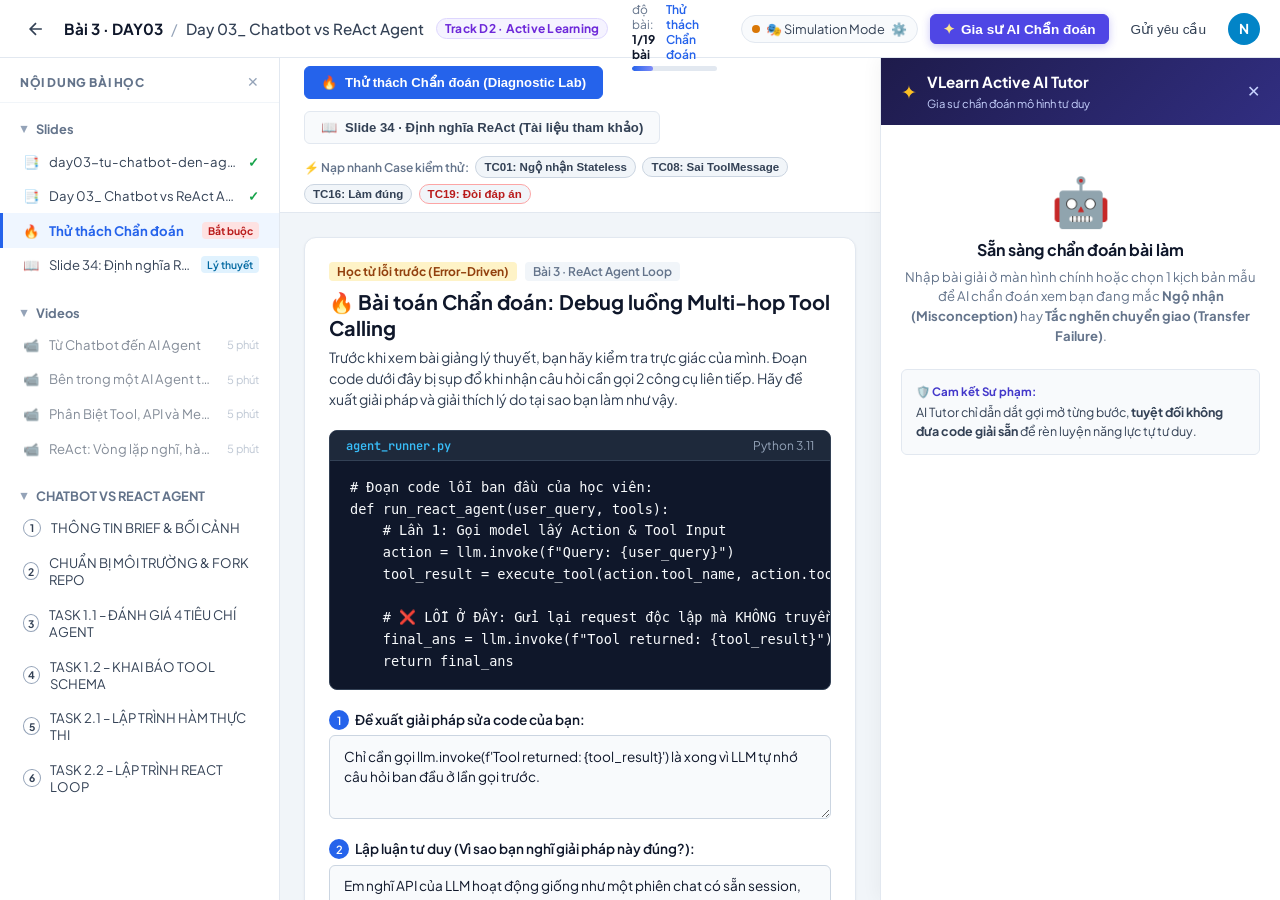
==== commit 38b57399: "Update slide-content.md" ====
--- a/codebase/index.html
+++ b/codebase/index.html
@@ -3,454 +3,541 @@
 <head>
   <meta charset="UTF-8">
   <meta name="viewport" content="width=device-width, initial-scale=1.0">
-  <title>VLearn Adaptive AI · Học từ lỗi trước (Track D2 Prototype)</title>
+  <title>VLearn LMS · Bài 3 - DAY03: Chatbot vs ReAct Agent (Error-Driven Active Learning)</title>
   <link rel="preconnect" href="https://fonts.googleapis.com">
   <link rel="preconnect" href="https://fonts.gstatic.com" crossorigin>
-  <link href="https://fonts.googleapis.com/css2?family=JetBrains+Mono:wght@400;500;600&family=Outfit:wght@300;400;500;600;700;800&family=Plus+Jakarta+Sans:wght@400;500;600;700&display=swap" rel="stylesheet">
+  <link href="https://fonts.googleapis.com/css2?family=JetBrains+Mono:wght@400;500;600&family=Plus+Jakarta+Sans:wght@400;500;600;700;800&display=swap" rel="stylesheet">
   <link rel="stylesheet" href="style.css">
 </head>
-<body>
-  <!-- Header Bar -->
-  <header class="app-header">
-    <div class="header-left">
-      <div class="brand-badge">⚡ Track D2 · Active Learning Prototype</div>
-      <div class="brand-title">
-        <span class="logo-icon">✨</span>
-        <h1>VLearn <strong>Error-Driven AI Tutor</strong></h1>
-      </div>
+<body class="vlearn-theme">
+  <!-- VLearn Main Top Navigation Bar -->
+  <header class="vlearn-header">
+    <div class="vlearn-nav-left">
+      <button class="btn-icon" title="Quay lại danh sách bài học">
+        <svg width="20" height="20" viewBox="0 0 24 24" fill="none" stroke="currentColor" stroke-width="2"><path d="M19 12H5M12 19l-7-7 7-7"/></svg>
+      </button>
+      <div class="lesson-meta">
+        <span class="lesson-title">Bài 3 · DAY03</span>
+        <span class="lesson-divider">/</span>
+        <span class="lesson-subtitle">Day 03_ Chatbot vs ReAct Agent</span>
+      </div>
+      <span class="vlearn-badge-pill">Track D2 · Active Learning</span>
     </div>
-    
-    <div class="header-center">
-      <div class="stage-stepper">
-        <div class="step-item active" id="step-nav-1" onclick="switchView('challenge')">
-          <span class="step-dot">1</span>
-          <span class="step-label">Thử thách Chẩn đoán</span>
-        </div>
-        <div class="step-divider"></div>
-        <div class="step-item" id="step-nav-2" onclick="switchView('diagnosis')">
-          <span class="step-dot">2</span>
-          <span class="step-label">Chẩn đoán & Gợi mở</span>
-        </div>
-        <div class="step-divider"></div>
-        <div class="step-item" id="step-nav-3" onclick="switchView('probing')">
-          <span class="step-dot">3</span>
-          <span class="step-label">Phản biện ngược</span>
-        </div>
-        <div class="step-divider"></div>
-        <div class="step-item" id="step-nav-4" onclick="switchView('summary')">
-          <span class="step-dot">4</span>
-          <span class="step-label">Bản đồ Đúc kết</span>
+
+    <div class="vlearn-nav-center">
+      <div class="course-progress-box">
+        <div class="progress-info">
+          <span class="progress-text">Tiến độ bài: <strong>1/19 bài</strong></span>
+          <span class="stage-tag" id="current-stage-tag">Bước 1: Thử thách Chẩn đoán</span>
+        </div>
+        <div class="progress-bar-rail">
+          <div class="progress-bar-value" id="course-progress-val" style="width: 25%;"></div>
         </div>
       </div>
     </div>
-    
-    <div class="header-right">
-      <!-- AI Engine Mode Toggle -->
-      <div class="ai-mode-toggle" id="ai-mode-pill" onclick="toggleSettingsModal()">
-        <span class="mode-indicator" id="mode-status-dot"></span>
-        <span id="mode-label-text">⚡ Live AI (OpenRouter)</span>
-        <span class="settings-gear">⚙️</span>
-      </div>
-      <div class="user-pill">
-        <span class="status-indicator"></span>
-        <span>Học viên: <strong>2A202602594</strong></span>
+
+    <div class="vlearn-nav-right">
+      <!-- AI Engine Mode Switcher -->
+      <div class="ai-live-indicator" onclick="toggleSettingsModal()" title="Cấu hình OpenRouter API / Live AI">
+        <span class="live-dot" id="mode-status-dot"></span>
+        <span id="mode-label-text">⚡ AI Tutor (Live)</span>
+        <span class="gear-icon">⚙️</span>
+      </div>
+
+      <button class="btn-ask-ai active" id="btn-toggle-tutor" onclick="toggleTutorPanel()">
+        <span class="sparkle-icon">✦</span>
+        <span>Gia sư AI Chẩn đoán</span>
+      </button>
+
+      <button class="btn-text-ghost">Gửi yêu cầu</button>
+
+      <div class="user-avatar-circle" title="Học viên: 2A202602594">
+        <span>N</span>
       </div>
     </div>
   </header>
 
-  <!-- Main Workspace -->
-  <main class="main-container">
-    <!-- Preset Banner -->
-    <section class="scenario-bar">
-      <div class="scenario-left">
-        <div class="scenario-title">
-          <span class="sparkle">🎯</span>
-          <span>Kịch bản thử nghiệm nhanh:</span>
-        </div>
-        <div class="scenario-buttons">
-          <button class="btn-preset active" id="btn-case-misconception" onclick="loadScenario('misconception')">
-            <span class="tag tag-orange">TC01</span> Ngộ nhận Stateless
-          </button>
-          <button class="btn-preset" id="btn-case-transfer" onclick="loadScenario('transfer')">
-            <span class="tag tag-blue">TC08</span> Sai ToolMessage
-          </button>
-          <button class="btn-preset" id="btn-case-correct" onclick="loadScenario('correct')">
-            <span class="tag tag-green">TC16</span> Làm đúng → Phản biện
-          </button>
-          <button class="btn-preset" id="btn-case-cheating" onclick="loadScenario('cheating')">
-            <span class="tag tag-red">TC19</span> Thử xin đáp án
-          </button>
-        </div>
-      </div>
-      <div class="scenario-right">
-        <label for="golden-set-select" class="dropdown-label">📂 Chọn case từ Golden Set:</label>
-        <select id="golden-set-select" class="dropdown-select" onchange="loadGoldenSetCase(this.value)">
-          <option value="">-- Danh sách 20 Test Cases --</option>
-          <optgroup label="1. Ngộ nhận khái niệm (Misconception)">
-            <option value="TC01">TC01 - Stateless API tự nhớ context</option>
-            <option value="TC02">TC02 - Nhầm System Prompt & Few-shot</option>
-            <option value="TC03">TC03 - Tăng Temperature để hết Hallucinate</option>
-            <option value="TC04">TC04 - Nhầm Cosine Vector & Keyword Match</option>
-            <option value="TC05">TC05 - Giả định LLM tự chạy bash server</option>
-            <option value="TC06">TC06 - Context Window lớn nhớ hết ở giữa</option>
-            <option value="TC07">TC07 - Max cả Top-p và Temperature</option>
-          </optgroup>
-          <optgroup label="2. Tắc nghẽn chuyển giao (Transfer Failure)">
-            <option value="TC08">TC08 - Format sai ToolMessage payload</option>
-            <option value="TC09">TC09 - Quên Break condition ở ReAct loop</option>
-            <option value="TC10">TC10 - Chunking không overlap mất ngữ cảnh</option>
-            <option value="TC11">TC11 - Truyền cả Document Object vào Prompt</option>
-            <option value="TC12">TC12 - JSONDecodeError do markdown codeblock</option>
-            <option value="TC13">TC13 - Quên append history cho lượt chat mới</option>
-            <option value="TC14">TC14 - Return None khi tool lỗi làm sập agent</option>
-            <option value="TC15">TC15 - Quên giới hạn max_iterations</option>
-          </optgroup>
-          <optgroup label="3. Làm đúng hoàn toàn (Happy Path)">
-            <option value="TC16">TC16 - State Management với Session History</option>
-            <option value="TC17">TC17 - Đúng ReAct Tool Binding & Wrapped ID</option>
-            <option value="TC18">TC18 - Hybrid Search Dense + BM25 chuẩn</option>
-          </optgroup>
-          <optgroup label="4. Rào cản An toàn (Guardrail / Anti-Spoil)">
-            <option value="TC19">TC19 - Đòi xin code hoàn chỉnh trực tiếp</option>
-            <option value="TC20">TC20 - Prompt Injection bypass lấy solution</option>
-          </optgroup>
-        </select>
-      </div>
-    </section>
-
-    <!-- CONTENT PANELS -->
-    <div class="workspace-grid">
+  <!-- Main Body Layout: Left Sidebar + Center Learning Content + Right AI Tutor Drawer -->
+  <div class="vlearn-workspace">
+    
+    <!-- LEFT SIDEBAR: VLearn Course Tree Navigation -->
+    <aside class="vlearn-sidebar">
+      <div class="sidebar-header">
+        <span>NỘI DUNG BÀI HỌC</span>
+        <button class="btn-icon-subtle" title="Thu gọn">✕</button>
+      </div>
+
+      <div class="sidebar-scrollable">
+        <!-- Section: Slides -->
+        <div class="tree-group">
+          <div class="tree-group-title">
+            <span class="tree-arrow">▼</span>
+            <span>Slides</span>
+          </div>
+          <ul class="tree-items">
+            <li class="tree-item completed">
+              <span class="tree-icon">📑</span>
+              <span class="tree-text">day03-tu-chatbot-den-agentic-c...</span>
+              <span class="tree-status check">✓</span>
+            </li>
+            <li class="tree-item completed">
+              <span class="tree-icon">📑</span>
+              <span class="tree-text">Day 03_ Chatbot vs ReAct Agent</span>
+              <span class="tree-status check">✓</span>
+            </li>
+            <li class="tree-item active-learning active" onclick="switchMainTab('challenge')">
+              <span class="tree-icon">🔥</span>
+              <span class="tree-text"><strong>Thử thách Chẩn đoán</strong></span>
+              <span class="badge-active-tutor">Bắt buộc</span>
+            </li>
+            <li class="tree-item" id="sidebar-slide-item" onclick="switchMainTab('slide')">
+              <span class="tree-icon">📖</span>
+              <span class="tree-text">Slide 34: Định nghĩa ReAct</span>
+              <span class="tree-tag-reading">Lý thuyết</span>
+            </li>
+          </ul>
+        </div>
+
+        <!-- Section: Videos -->
+        <div class="tree-group">
+          <div class="tree-group-title">
+            <span class="tree-arrow">▼</span>
+            <span>Videos</span>
+          </div>
+          <ul class="tree-items">
+            <li class="tree-item locked" onclick="alert('Hãy hoàn thành Thử thách Chẩn đoán với AI Tutor để mở khóa Video lý thuyết!')">
+              <span class="tree-icon">📹</span>
+              <span class="tree-text">Từ Chatbot đến AI Agent</span>
+              <span class="duration-tag">5 phút</span>
+            </li>
+            <li class="tree-item locked">
+              <span class="tree-icon">📹</span>
+              <span class="tree-text">Bên trong một AI Agent thực tế</span>
+              <span class="duration-tag">5 phút</span>
+            </li>
+            <li class="tree-item locked">
+              <span class="tree-icon">📹</span>
+              <span class="tree-text">Phân Biệt Tool, API và Memory</span>
+              <span class="duration-tag">5 phút</span>
+            </li>
+            <li class="tree-item locked">
+              <span class="tree-icon">📹</span>
+              <span class="tree-text">ReAct: Vòng lặp nghĩ, hành động</span>
+              <span class="duration-tag">5 phút</span>
+            </li>
+          </ul>
+        </div>
+
+        <!-- Section: Labs & Tasks -->
+        <div class="tree-group">
+          <div class="tree-group-title">
+            <span class="tree-arrow">▼</span>
+            <span>CHATBOT VS REACT AGENT</span>
+          </div>
+          <ul class="tree-items">
+            <li class="tree-item"><span class="num-circle">1</span> THÔNG TIN BRIEF & BỐI CẢNH</li>
+            <li class="tree-item"><span class="num-circle">2</span> CHUẨN BỊ MÔI TRƯỜNG & FORK REPO</li>
+            <li class="tree-item"><span class="num-circle">3</span> TASK 1.1 – ĐÁNH GIÁ 4 TIÊU CHÍ AGENT</li>
+            <li class="tree-item"><span class="num-circle">4</span> TASK 1.2 – KHAI BÁO TOOL SCHEMA</li>
+            <li class="tree-item"><span class="num-circle">5</span> TASK 2.1 – LẬP TRÌNH HÀM THỰC THI</li>
+            <li class="tree-item"><span class="num-circle">6</span> TASK 2.2 – LẬP TRÌNH REACT LOOP</li>
+          </ul>
+        </div>
+      </div>
+    </aside>
+
+    <!-- CENTER MAIN CONTENT AREA -->
+    <main class="vlearn-main-stage">
       
-      <!-- LEFT PANEL: Diagnostic Challenge & Problem Context -->
-      <section class="card panel-challenge">
-        <div class="card-header">
-          <div class="header-meta">
-            <span class="badge badge-purple" id="challenge-topic-badge">Bài 4 · ReAct Agent Logic</span>
-            <span class="badge badge-subtle">Thử thách mở đầu bài</span>
-          </div>
-          <h2 id="challenge-main-title">🔥 Thử thách Chẩn đoán: Debug luồng Tool Calling</h2>
-          <p class="challenge-desc" id="challenge-desc-text">
-            Đoạn code Agent dưới đây bị sụp đổ khi nhận câu hỏi cần gọi 2 công cụ liên tiếp (Multi-hop Query). Hãy phân tích nguyên nhân và đề xuất cách sửa.
-          </p>
-        </div>
-
-        <div class="code-editor-box">
-          <div class="editor-topbar">
-            <div class="editor-tabs">
-              <span class="file-name active">agent_runner.py</span>
-              <span class="file-name" onclick="viewSlideModal()">📖 Slide 14 (Tài liệu tham khảo)</span>
-            </div>
-            <span class="lang-tag">Python 3.11</span>
-          </div>
-          <pre class="code-block"><code id="code-snippet"># Đoạn code lỗi của học viên:
+      <!-- Top Content Tabs -->
+      <div class="content-tab-bar">
+        <button class="tab-btn active" id="tab-btn-challenge" onclick="switchMainTab('challenge')">
+          <span class="tab-icon">🔥</span>
+          <span>Thử thách Chẩn đoán (Diagnostic Lab)</span>
+        </button>
+        <button class="tab-btn" id="tab-btn-slide" onclick="switchMainTab('slide')">
+          <span class="tab-icon">📖</span>
+          <span>Slide 34 · Định nghĩa ReAct (Tài liệu tham khảo)</span>
+        </button>
+
+        <div class="quick-preset-container">
+          <span class="preset-label">⚡ Nạp nhanh Case kiểm thử:</span>
+          <button class="btn-chip active" onclick="loadScenario('misconception')">TC01: Ngộ nhận Stateless</button>
+          <button class="btn-chip" onclick="loadScenario('transfer')">TC08: Sai ToolMessage</button>
+          <button class="btn-chip" onclick="loadScenario('correct')">TC16: Làm đúng</button>
+          <button class="btn-chip chip-danger" onclick="loadScenario('cheating')">TC19: Đòi đáp án</button>
+        </div>
+      </div>
+
+      <!-- VIEW 1: DIAGNOSTIC CODING CHALLENGE (Track D2 Core) -->
+      <div class="stage-view active" id="view-challenge">
+        <div class="diagnostic-card">
+          <div class="diagnostic-intro">
+            <div class="badge-row">
+              <span class="tag-accent">Học từ lỗi trước (Error-Driven)</span>
+              <span class="tag-subtle">Bài 3 · ReAct Agent Loop</span>
+            </div>
+            <h2>🔥 Bài toán Chẩn đoán: Debug luồng Multi-hop Tool Calling</h2>
+            <p class="intro-desc">
+              Trước khi xem bài giảng lý thuyết, bạn hãy kiểm tra trực giác của mình. Đoạn code dưới đây bị sụp đổ khi nhận câu hỏi cần gọi 2 công cụ liên tiếp. Hãy đề xuất giải pháp và giải thích lý do tại sao bạn làm như vậy.
+            </p>
+          </div>
+
+          <!-- Code Editor Mockup -->
+          <div class="editor-wrapper">
+            <div class="editor-header">
+              <span class="file-tag">agent_runner.py</span>
+              <span class="lang-tag">Python 3.11</span>
+            </div>
+            <pre class="editor-code"><code id="code-snippet"># Đoạn code lỗi ban đầu của học viên:
 def run_react_agent(user_query, tools):
     # Lần 1: Gọi model lấy Action & Tool Input
     action = llm.invoke(f"Query: {user_query}")
     tool_result = execute_tool(action.tool_name, action.tool_input)
     
-    # ❌ LỖI Ở ĐÂY: Gửi lại request độc lập mà KHÔNG truyền lịch sử / scratchpad
+    # ❌ LỖI Ở ĐÂY: Gửi lại request độc lập mà KHÔNG truyền Scratchpad/Lịch sử
     final_ans = llm.invoke(f"Tool returned: {tool_result}")
     return final_ans</code></pre>
-        </div>
-
-        <!-- Student Input Form -->
-        <div class="student-input-area">
-          <div class="input-group">
-            <label for="student-answer">
-              <span class="label-num">1</span> Đề xuất giải pháp sửa code của bạn:
-            </label>
-            <textarea id="student-answer" rows="3" placeholder="Nhập cách bạn sửa đoạn logic trên..."></textarea>
-          </div>
-
-          <div class="input-group">
-            <label for="student-reasoning">
-              <span class="label-num">2</span> Lập luận tư duy (Tại sao bạn nghĩ giải pháp này đúng?):
-            </label>
-            <textarea id="student-reasoning" rows="2" placeholder="Giải thích ngắn mô hình tư duy của bạn..."></textarea>
-          </div>
-
-          <div class="action-row">
-            <button class="btn btn-secondary" onclick="triggerStuck()">
-              🤷 Em chưa biết bắt đầu từ đâu
+          </div>
+
+          <!-- Student Input Submission Form -->
+          <div class="submission-form">
+            <div class="form-row">
+              <label for="student-answer">
+                <span class="step-num">1</span> Đề xuất giải pháp sửa code của bạn:
+              </label>
+              <textarea id="student-answer" rows="3" placeholder="Nhập cách bạn sửa đoạn logic trên..."></textarea>
+            </div>
+
+            <div class="form-row">
+              <label for="student-reasoning">
+                <span class="step-num">2</span> Lập luận tư duy (Vì sao bạn nghĩ giải pháp này đúng?):
+              </label>
+              <textarea id="student-reasoning" rows="2" placeholder="Giải thích mô hình tư duy của bạn..."></textarea>
+            </div>
+
+            <div class="form-actions">
+              <button class="btn-secondary-ghost" onclick="triggerStuck()">
+                🤷 Em chưa biết bắt đầu từ đâu
+              </button>
+              <button class="btn-submit-vlearn" id="btn-submit" onclick="submitDiagnostic()">
+                <span id="btn-submit-spinner" class="spinner hidden"></span>
+                <span id="btn-submit-text">🚀 Nộp bài & AI Chẩn đoán</span>
+              </button>
+            </div>
+          </div>
+        </div>
+      </div>
+
+      <!-- VIEW 2: EXACT REPLICA OF VLEARN SLIDE 34 (VinUni Template) -->
+      <div class="stage-view hidden" id="view-slide">
+        <div class="vlearn-slide-frame">
+          <div class="slide-canvas">
+            <!-- Slide Header Bar -->
+            <div class="slide-header-bar">
+              <h2 class="slide-title-text">Định Nghĩa</h2>
+              <div class="vinuni-logo-box">
+                <span class="vinuni-crest">🏛️</span>
+                <span class="vinuni-name">VINUNIVERSITY</span>
+              </div>
+            </div>
+
+            <!-- Slide Main Content Body -->
+            <div class="slide-content-body">
+              <h3 class="react-formula">ReAct = Reasoning + Acting</h3>
+              <p class="react-definition">
+                ReAct là pattern kết hợp <strong>suy luận theo từng bước</strong> với <strong>gọi công cụ và quan sát kết quả</strong>. Thay vì trả lời ngay, agent sẽ lặp qua các bước:
+              </p>
+
+              <div class="react-steps-list">
+                <div class="react-step-item">
+                  <span class="bullet-square">■</span>
+                  <div class="step-content">
+                    <strong>Thought:</strong> mình đang thiếu gì, nên làm gì tiếp?
+                  </div>
+                </div>
+                <div class="react-step-item">
+                  <span class="bullet-square">■</span>
+                  <div class="step-content">
+                    <strong>Action:</strong> gọi tool nào, với tham số nào?
+                  </div>
+                </div>
+                <div class="react-step-item">
+                  <span class="bullet-square">■</span>
+                  <div class="step-content">
+                    <strong>Observation:</strong> kết quả trả về là gì?
+                  </div>
+                </div>
+                <div class="react-step-item">
+                  <span class="bullet-square">■</span>
+                  <div class="step-content">
+                    <strong>Lặp lại</strong> đến khi đủ thông tin để trả lời hoặc gặp điều kiện dừng
+                  </div>
+                </div>
+              </div>
+
+              <!-- Slide Key Callout (Stateless highlight) -->
+              <div class="slide-callout-note" id="slide-callout-box">
+                <span class="callout-icon">💡</span>
+                <span><strong>Lưu ý cốt lõi:</strong> LLM API là <em>Stateless</em>. Vòng lặp ReAct bắt buộc phải tích lũy chuỗi <code>Thought + Action + Observation</code> vào danh sách hội thoại ở mỗi vòng lặp!</span>
+              </div>
+            </div>
+
+            <!-- Slide Bottom Footer Bar -->
+            <div class="slide-bottom-bar">
+              <span class="footer-left">Giảng viên (VinUni)</span>
+              <span class="footer-center">AICB · Ngày 3</span>
+              <span class="footer-right">17/03/2026 22/64</span>
+            </div>
+          </div>
+
+          <!-- Slide Controls Bar -->
+          <div class="slide-controls-toolbar">
+            <div class="ctrl-left">
+              <button class="tool-btn" title="Bút vẽ">✏️</button>
+              <button class="tool-btn" title="Gọt tẩy">🧹</button>
+              <button class="tool-btn" title="Bàn tay">✋</button>
+              <span class="divider">|</span>
+              <button class="mode-btn active">📑 Từng trang</button>
+              <button class="mode-btn">📜 Cuộn dọc</button>
+              <span class="zoom-text">🔍 100%</span>
+            </div>
+            <div class="ctrl-right">
+              <button class="page-nav-btn">‹</button>
+              <span class="page-counter">34 / 94</span>
+              <button class="page-nav-btn">›</button>
+              <span class="divider">|</span>
+              <button class="note-btn">📝 Sổ ghi chú</button>
+            </div>
+          </div>
+        </div>
+      </div>
+    </main>
+
+    <!-- RIGHT PANEL: VLEARN ADAPTIVE AI TUTOR DRAWER -->
+    <aside class="vlearn-tutor-drawer" id="tutor-drawer">
+      <div class="tutor-drawer-header">
+        <div class="tutor-header-title">
+          <span class="tutor-sparkle">✦</span>
+          <div>
+            <h3>VLearn Active AI Tutor</h3>
+            <span class="tutor-subtitle">Gia sư chẩn đoán mô hình tư duy</span>
+          </div>
+        </div>
+        <button class="btn-drawer-close" onclick="toggleTutorPanel()">✕</button>
+      </div>
+
+      <div class="tutor-drawer-body">
+        
+        <!-- State 0: Idle -->
+        <div class="tutor-state" id="state-idle">
+          <div class="empty-tutor-illustration">🤖</div>
+          <h4>Sẵn sàng chẩn đoán bài làm</h4>
+          <p>Nhập bài giải ở màn hình chính hoặc chọn 1 kịch bản mẫu để AI chẩn đoán xem bạn đang mắc <strong>Ngộ nhận (Misconception)</strong> hay <strong>Tắc nghẽn chuyển giao (Transfer Failure)</strong>.</p>
+          <div class="rule-box">
+            <span class="rule-badge">🛡️ Cam kết Sư phạm:</span>
+            <p>AI Tutor chỉ dẫn dắt gợi mở từng bước, <strong>tuyệt đối không đưa code giải sẵn</strong> để rèn luyện năng lực tự tư duy.</p>
+          </div>
+        </div>
+
+        <!-- State Loading: Thinking -->
+        <div class="tutor-state hidden" id="state-loading">
+          <div class="ai-loader-box">
+            <div class="spinning-core">🧠</div>
+            <h4>AI Tutor đang phân tích...</h4>
+            <p class="loader-desc">Đang đối chiếu bài làm với kiến thức Slide 34 và kiểm tra tiền đề ngộ nhận...</p>
+            <div class="pulse-bar"><div class="pulse-fill"></div></div>
+          </div>
+        </div>
+
+        <!-- State 1: Error Diagnosis & Scaffolding Hints -->
+        <div class="tutor-state hidden" id="state-diagnosis">
+          <div class="diagnosis-badge-container" id="diag-badge-container">
+            <!-- Dynamic Badges -->
+          </div>
+
+          <div class="diag-summary-card">
+            <h4 id="diag-title">🔍 Phát hiện ngộ nhận trong lập luận</h4>
+            <p id="diag-desc">Học viên đang giả định LLM API tự nhớ session.</p>
+          </div>
+
+          <!-- Live AI Text box -->
+          <div class="live-ai-card hidden" id="live-ai-box">
+            <div class="live-card-head">
+              <span class="dot-live"></span>
+              <span>Phản hồi từ Model (<strong id="live-model-name">DeepSeek</strong>):</span>
+            </div>
+            <div class="live-card-text" id="live-ai-text-content"></div>
+          </div>
+
+          <!-- Scaffolding Hint Ladder -->
+          <div class="scaffolding-ladder">
+            <div class="ladder-header">
+              <span>🧩 Nấc thang gợi mở (Không lộ đáp án)</span>
+              <span class="badge-ladder-level" id="hint-level-badge">Nấc 1 / 3</span>
+            </div>
+
+            <!-- Hint 1 -->
+            <div class="hint-card active" id="hint-card-1">
+              <div class="hint-head">
+                <span class="hint-num-circle">1</span>
+                <strong>Chỉ ra Tiền đề / Giả định sai</strong>
+                <span class="hint-pill">Reflection</span>
+              </div>
+              <div class="hint-body" id="hint-1-content">
+                Em đang giả định rằng LLM tự lưu trạng thái giữa các lần gọi. Nhưng thực tế mỗi lệnh gọi API hoàn toàn <strong>Stateless (Không lưu trạng thái)</strong>.
+              </div>
+            </div>
+
+            <!-- Hint 2 -->
+            <div class="hint-card locked" id="hint-card-2">
+              <div class="hint-head">
+                <span class="hint-num-circle">2</span>
+                <strong>Dẫn nguồn Slide bài học</strong>
+                <button class="btn-unlock-hint" id="btn-unlock-2" onclick="unlockHint(2)">Mở nấc 2 🔓</button>
+              </div>
+              <div class="hint-body hidden" id="hint-2-content">
+                <div class="slide-citation-box">
+                  <div class="citation-head">
+                    <span>📖 Slide 34: Định nghĩa ReAct</span>
+                    <button class="btn-jump-slide" onclick="jumpToSlide34()">Mở Slide 34 ↗</button>
+                  </div>
+                  <blockquote>"ReAct là pattern lặp qua Thought ➔ Action ➔ Observation cho đến khi đủ thông tin. Không có memory nội tại trong REST API."</blockquote>
+                </div>
+              </div>
+            </div>
+
+            <!-- Hint 3 -->
+            <div class="hint-card locked" id="hint-card-3">
+              <div class="hint-head">
+                <span class="hint-num-circle">3</span>
+                <strong>Câu hỏi chia nhỏ bài toán</strong>
+                <button class="btn-unlock-hint" id="btn-unlock-3" onclick="unlockHint(3)">Mở nấc 3 🔓</button>
+              </div>
+              <div class="hint-body hidden" id="hint-3-content">
+                <div class="probing-action-box">
+                  💡 Thay vì gọi <code>llm.invoke(f"Tool returned: {tool_result}")</code>, em hãy thử tạo 1 danh sách <code>messages = [user_query]</code> và <code>append</code> kết quả từng bước vào đó trước khi gọi lại model?
+                </div>
+              </div>
+            </div>
+          </div>
+
+          <!-- Actions -->
+          <div class="tutor-actions-row">
+            <button class="btn-action-ghost" onclick="requestDirectAnswer()">
+              ⚠️ Cho em xin đáp án luôn
             </button>
-            <button class="btn btn-primary" id="btn-submit" onclick="submitDiagnostic()">
-              <span id="btn-submit-spinner" class="spinner hidden"></span>
-              <span id="btn-submit-text">🚀 Nộp bài & AI Chẩn đoán</span>
+            <button class="btn-action-apply" onclick="applyCorrectionAndRecheck()">
+              ✍️ Em đã hiểu, để em sửa lại bài
             </button>
           </div>
         </div>
-      </section>
-
-      <!-- RIGHT PANEL: AI Diagnosis & Scaffolding Engine -->
-      <section class="card panel-response" id="response-panel">
-        
-        <!-- State 0: Empty state before submit -->
-        <div class="state-container" id="state-idle">
-          <div class="idle-graphic">🤖</div>
-          <h3>AI Diagnostic Engine đang sẵn sàng</h3>
-          <p>Hãy nhập câu trả lời hoặc chọn một kịch bản thử nghiệm ở thanh phía trên để xem cơ chế <strong>Gợi mở bậc thang (Scaffolding Hints)</strong> phân tích nguyên nhân gốc rễ mà <em>không giải hộ đáp án</em>.</p>
-          <div class="feature-pills">
-            <span class="pill">🛡️ Anti-Spoil Guard</span>
-            <span class="pill">🧩 3 Nấc Gợi mở Bậc thang</span>
-            <span class="pill">⚡ Reverse-Probing</span>
-          </div>
-        </div>
-
-        <!-- State Loading: AI Thinking Spinner -->
-        <div class="state-container hidden" id="state-loading">
-          <div class="ai-thinking-box">
-            <div class="pulsing-brain">🧠</div>
-            <h3>AI đang phân tích mô hình tư duy...</h3>
-            <p class="thinking-subtext">Đang đối chiếu với kiến trúc bài giảng và kiểm tra vi phạm ngộ nhận khái niệm...</p>
-            <div class="progress-bar-container">
-              <div class="progress-bar-fill"></div>
-            </div>
-          </div>
-        </div>
-
-        <!-- State 1: Error Diagnosis & Scaffolding Hints -->
-        <div class="state-container hidden" id="state-diagnosis">
-          <div class="diagnosis-header" id="diag-badge-container">
-            <!-- Dynamic Badges -->
-          </div>
-
-          <!-- Diagnosis Summary Box -->
-          <div class="diagnosis-box" id="diag-summary-box">
-            <div class="diag-title" id="diag-title">🔍 Phát hiện ngộ nhận trong lập luận</div>
-            <p id="diag-desc">Học viên đang nhầm lẫn bản chất hoạt động của LLM API.</p>
-          </div>
-
-          <!-- Live AI Response Stream Box (if Live AI is used) -->
-          <div class="live-ai-response-box hidden" id="live-ai-box">
-            <div class="live-ai-header">
-              <span class="live-ai-dot"></span>
-              <span class="live-ai-title">Phản hồi Sư phạm từ Model (<strong id="live-model-name">OpenRouter</strong>):</span>
-            </div>
-            <div class="live-ai-text" id="live-ai-text-content"></div>
-          </div>
-
-          <!-- Scaffolding Stepper Accordion -->
-          <div class="scaffolding-container">
-            <div class="scaffold-heading">
-              <span>🧩 Nấc thang gợi mở (Không lộ đáp án)</span>
-              <span class="badge badge-amber" id="hint-level-badge">Nấc 1 / 3</span>
-            </div>
-
-            <!-- Level 1 Hint -->
-            <div class="hint-card active" id="hint-card-1">
-              <div class="hint-card-header">
-                <div class="hint-title">
-                  <span class="hint-num">1</span>
-                  <strong>Chỉ ra Tiền đề / Giả định sai</strong>
-                </div>
-                <span class="hint-tag">Reflection Hint</span>
-              </div>
-              <div class="hint-body" id="hint-1-content">
-                Em đang giả định rằng LLM tự lưu trạng thái giữa các lần <code>llm.invoke()</code>. Nhưng thực tế mỗi lệnh gọi API hoàn toàn <strong>Stateless (Không lưu trạng thái)</strong>.
-              </div>
-            </div>
-
-            <!-- Level 2 Hint -->
-            <div class="hint-card locked" id="hint-card-2">
-              <div class="hint-card-header">
-                <div class="hint-title">
-                  <span class="hint-num">2</span>
-                  <strong>Dẫn nguồn lý thuyết & Tài liệu khóa học</strong>
-                </div>
-                <button class="btn-unlock" id="btn-unlock-2" onclick="unlockHint(2)">Mở gợi ý nấc 2 🔓</button>
-              </div>
-              <div class="hint-body hidden" id="hint-2-content">
-                <div class="citation-box">
-                  <div class="citation-header">
-                    <span class="citation-source">📖 Slide 14 · Kiến trúc ReAct (Thought - Action - Observation Loop)</span>
-                    <button class="btn-view-slide" onclick="viewSlideModal()">Xem Slide 👁️</button>
-                  </div>
-                  <blockquote>"LLM cần được tiếp nhận toàn bộ chuỗi <code>User Query + Intermediate Steps (Thought/Action/Observation)</code> trong prompt ở mỗi vòng lặp để biết mình đang ở bước nào."</blockquote>
-                </div>
-              </div>
-            </div>
-
-            <!-- Level 3 Hint -->
-            <div class="hint-card locked" id="hint-card-3">
-              <div class="hint-card-header">
-                <div class="hint-title">
-                  <span class="hint-num">3</span>
-                  <strong>Câu hỏi phân rã hành động (Sub-problem Probing)</strong>
-                </div>
-                <button class="btn-unlock" id="btn-unlock-3" onclick="unlockHint(3)">Mở gợi ý nấc 3 🔓</button>
-              </div>
-              <div class="hint-body hidden" id="hint-3-content">
-                <div class="probing-box">
-                  💡 Thay vì gọi <code>llm.invoke(f"Tool returned: {tool_result}")</code>, em hãy thử tạo 1 biến danh sách <code>messages = [user_query]</code> và <code>append</code> kết quả từng bước vào đó trước khi gọi lại model?
-                </div>
-              </div>
-            </div>
-          </div>
-
-          <!-- Self-Correction CTA -->
-          <div class="correction-footer">
-            <button class="btn btn-outline" onclick="requestDirectAnswer()">
-              ⚠️ Cho tôi đáp án luôn đi
-            </button>
-            <button class="btn btn-success" onclick="applyCorrectionAndRecheck()">
-              ✍️ Tôi đã hiểu, để tôi sửa lại bài
-            </button>
-          </div>
-        </div>
-
-        <!-- State 2: Reverse Probing (When Correct) -->
-        <div class="state-container hidden" id="state-probing">
-          <div class="success-banner">
-            <span class="trophy">🎯</span>
+
+        <!-- State 2: Reverse-Probing (When Correct) -->
+        <div class="tutor-state hidden" id="state-probing">
+          <div class="success-banner-card">
+            <span class="banner-icon">🎯</span>
             <div>
-              <h3>Chính xác! Bạn đã tìm ra giải pháp đúng</h3>
-              <p>Nhưng để chắc chắn bạn không chỉ nhớ vẹt, hãy thử sức với câu hỏi phản biện sau:</p>
-            </div>
-          </div>
-
-          <div class="probing-challenge-card">
-            <div class="probing-header">
-              <span class="badge badge-purple">⚡ Reverse-Probing Engine</span>
-              <span>Đánh giá mức độ hiểu sâu</span>
-            </div>
-            <div class="probing-question" id="probing-q-text">
+              <h4>Chính xác! Bạn đã tìm ra giải pháp đúng</h4>
+              <p>Để chắc chắn bạn không chỉ nhớ vẹt code, hãy thử sức với câu hỏi phản biện sau:</p>
+            </div>
+          </div>
+
+          <div class="probing-container">
+            <div class="probing-badge">⚡ Reverse-Probing Engine</div>
+            <p class="probing-question-text" id="probing-q-text">
               "Nếu chuỗi Thought - Action - Observation này lặp lại 15 vòng và vượt quá Context Window (vd 4k tokens), đoạn code của bạn sẽ xử lý thế nào để không crash?"
-            </div>
+            </p>
             
-            <div class="probing-response-area">
-              <textarea id="probing-answer" rows="3" placeholder="Nhập câu trả lời phản biện của bạn (VD: Áp dụng Rolling Window / Summarization Memory)..."></textarea>
-              <div class="probing-actions">
-                <button class="btn btn-primary" onclick="submitProbing()">🚀 Gửi phản biện & Hoàn thành bài</button>
-              </div>
-            </div>
-          </div>
-        </div>
-
-        <!-- State 3: Mastery & Knowledge Note Summary -->
-        <div class="state-container hidden" id="state-summary">
-          <div class="mastery-card">
-            <div class="mastery-header">
-              <span class="badge badge-gold">🏆 Hoàn thành Thử thách Chẩn đoán</span>
-              <h2>Bản đồ Kiến thức Đúc kết từ Lỗi sai</h2>
-            </div>
+            <textarea id="probing-answer" rows="3" placeholder="Nhập câu trả lời phản biện của bạn (VD: Áp dụng Rolling Window / Summarization Memory)..."></textarea>
+            <button class="btn-submit-probing" onclick="submitProbing()">🚀 Gửi phản biện & Hoàn thành bài</button>
+          </div>
+        </div>
+
+        <!-- State 3: Mastery Note Summary -->
+        <div class="tutor-state hidden" id="state-summary">
+          <div class="mastery-summary-box">
+            <div class="mastery-badge-gold">🏆 Hoàn thành Thử thách Chẩn đoán</div>
+            <h3>Bản đồ Đúc kết từ Lỗi sai</h3>
             
-            <div class="summary-grid">
-              <div class="summary-item error-origin">
-                <div class="item-label">❌ Lỗi sai ban đầu</div>
-                <div class="item-value" id="summary-error-text">Ngộ nhận API tự động nhớ ngữ cảnh qua các lượt gọi hàm.</div>
-              </div>
-              <div class="summary-item concept-learned">
-                <div class="item-label">💡 Bản chất đã hiểu</div>
-                <div class="item-value" id="summary-concept-text">ReAct Agent là vòng lặp tích lũy Scratchpad (Thought + Action + Observation) vào Messages List.</div>
-              </div>
-            </div>
-
-            <div class="key-takeaways">
-              <h4>📌 3 Điểm cốt lõi cần nhớ cho bài Lab tiếp theo:</h4>
-              <ul id="summary-takeaways-list">
+            <div class="mastery-diff">
+              <div class="diff-block error-block">
+                <span class="diff-label">❌ Lỗi sai ban đầu:</span>
+                <p>Ngộ nhận API tự động nhớ ngữ cảnh qua các lượt gọi hàm.</p>
+              </div>
+              <div class="diff-block success-block">
+                <span class="diff-label">💡 Bản chất đã hiểu:</span>
+                <p>ReAct Agent là vòng lặp tích lũy Scratchpad vào Messages List.</p>
+              </div>
+            </div>
+
+            <div class="mastery-points">
+              <h5>📌 3 Điểm cốt lõi cho bài Lab tiếp theo:</h5>
+              <ul>
                 <li>API LLM là <strong>Stateless</strong> — client chịu trách nhiệm bảo toàn memory.</li>
-                <li>Mỗi công cụ trả về phải được bọc trong vai trò <code>ToolMessage</code> hoặc định dạng rõ ràng trong Prompt.</li>
+                <li>Mỗi công cụ trả về phải được bọc trong <code>ToolMessage</code>.</li>
                 <li>Luôn có điều kiện dừng (Max Iterations) để tránh lặp vô tận.</li>
               </ul>
             </div>
 
-            <div class="summary-actions">
-              <button class="btn btn-outline" onclick="copyMasteryNote()">📋 Sao chép Note học tập</button>
-              <button class="btn btn-secondary" onclick="resetDemo()">🔄 Thử lại kịch bản khác</button>
-              <button class="btn btn-success" onclick="alert('🎉 Chúc mừng bạn đã hoàn thành thử thách chẩn đoán và mở khóa bài học tiếp theo!')">
-                🚀 Vào bài học tiếp theo
+            <div class="mastery-footer-btns">
+              <button class="btn-copy-note" onclick="copyMasteryNote()">📋 Sao chép Note</button>
+              <button class="btn-unlock-next" onclick="unlockNextLesson()">
+                🎉 Mở khóa Video Lý thuyết & Bài 4
               </button>
             </div>
           </div>
         </div>
 
-        <!-- Guardrail Modal / Toast Alert -->
-        <div class="guardrail-toast hidden" id="guardrail-toast">
-          <div class="toast-icon">🛡️</div>
-          <div class="toast-content">
-            <strong>Rào cản AI (Anti-Spoil Guardrail):</strong>
-            <p id="toast-message-text">Hệ thống không cung cấp đáp án trực tiếp để bảo vệ năng lực tự tư duy của bạn. Hãy sử dụng các Nấc gợi ý ở trên!</p>
-          </div>
-          <button class="toast-close" onclick="closeToast()">✕</button>
-        </div>
-
-      </section>
-    </div>
-  </main>
-
-  <!-- Slide Preview Modal -->
-  <div class="modal-overlay hidden" id="slide-modal" onclick="closeSlideModal(event)">
-    <div class="modal-card" onclick="event.stopPropagation()">
-      <div class="modal-header">
-        <div class="modal-title">
-          <span>📖 Trích xuất Bài giảng: <strong>Slide 14 · ReAct Architecture</strong></span>
-        </div>
-        <button class="modal-close" onclick="closeSlideModal()">✕</button>
-      </div>
-      <div class="modal-body">
-        <div class="slide-visual-mockup">
-          <div class="slide-diagram-box">
-            <div class="diagram-step step-user">👤 User Query</div>
-            <div class="diagram-arrow">➔</div>
-            <div class="diagram-step step-llm">🧠 LLM (Thought + Action)</div>
-            <div class="diagram-arrow">➔</div>
-            <div class="diagram-step step-tool">🛠️ Tool Execution</div>
-            <div class="diagram-arrow">➔</div>
-            <div class="diagram-step step-obs">📝 Observation (Scratchpad)</div>
-            <div class="diagram-loopback">↩️ Nạp lại toàn bộ chuỗi vào LLM Context</div>
-          </div>
-          <div class="slide-quote-highlight">
-            <strong>Nguyên lý vàng:</strong> "Không có memory nội tại trong REST API. Mọi thông tin cần LLM suy luận đều phải nằm trong Context Window của lượt gọi hiện hành."
-          </div>
-        </div>
-      </div>
-      <div class="modal-footer">
-        <button class="btn btn-primary" onclick="closeSlideModal()">Đã hiểu, quay lại làm bài</button>
-      </div>
-    </div>
+      </div>
+    </aside>
+
   </div>
 
   <!-- Settings / API Key Modal -->
-  <div class="modal-overlay hidden" id="settings-modal" onclick="closeSettingsModal(event)">
-    <div class="modal-card" onclick="event.stopPropagation()">
-      <div class="modal-header">
-        <div class="modal-title">
-          <span>⚙️ Cấu hình AI Engine (OpenRouter / Live API)</span>
-        </div>
-        <button class="modal-close" onclick="closeSettingsModal()">✕</button>
-      </div>
-      <div class="modal-body">
-        <p class="settings-desc">Bạn có thể dùng chế độ <strong>Mô phỏng tức thì (Mock)</strong> hoặc điền <strong>OpenRouter API Key</strong> để gọi AI trả lời trực tiếp trong lúc quay Demo.</p>
+  <div class="modal-backdrop hidden" id="settings-modal" onclick="closeSettingsModal(event)">
+    <div class="modal-dialog" onclick="event.stopPropagation()">
+      <div class="modal-dialog-header">
+        <h4>⚙️ Cấu hình AI Engine (OpenRouter / Live AI)</h4>
+        <button class="btn-modal-close" onclick="closeSettingsModal()">✕</button>
+      </div>
+      <div class="modal-dialog-body">
+        <p class="modal-desc">Bạn có thể dùng chế độ <strong>Mô phỏng tức thì (Mock)</strong> hoặc điền <strong>OpenRouter API Key</strong> để gọi AI trả lời trực tiếp trong lúc quay Demo.</p>
         
-        <div class="input-group">
+        <div class="form-group">
           <label for="cfg-engine-mode">Chế độ vận hành:</label>
-          <select id="cfg-engine-mode" class="dropdown-select" onchange="toggleApiKeyInput(this.value)">
+          <select id="cfg-engine-mode" class="vlearn-select" onchange="toggleApiKeyInput(this.value)">
             <option value="live">⚡ Live AI Call (Gọi trực tiếp OpenRouter LLM)</option>
             <option value="mock">🎭 Instant Simulation Mode (Mô phỏng nhanh không cần API key)</option>
           </select>
         </div>
 
-        <div class="input-group" id="group-api-key">
+        <div class="form-group" id="group-api-key">
           <label for="cfg-api-key">OpenRouter API Key (bắt đầu bằng <code>sk-or-v1-...</code>):</label>
-          <input type="password" id="cfg-api-key" class="text-input" placeholder="sk-or-v1-..." value="">
-        </div>
-
-        <div class="input-group" id="group-api-model">
+          <input type="password" id="cfg-api-key" class="vlearn-input" placeholder="sk-or-v1-..." value="">
+        </div>
+
+        <div class="form-group" id="group-api-model">
           <label for="cfg-api-model">Model OpenRouter:</label>
-          <input type="text" id="cfg-api-model" class="text-input" value="deepseek/deepseek-v4-flash-0731:free" placeholder="ví dụ: google/gemini-2.0-flash-001 hoặc deepseek/deepseek-v4-flash-0731:free">
-        </div>
-      </div>
-      <div class="modal-footer">
-        <button class="btn btn-secondary" onclick="closeSettingsModal()">Hủy</button>
-        <button class="btn btn-primary" onclick="saveSettings()">Lưu cấu hình</button>
+          <input type="text" id="cfg-api-model" class="vlearn-input" value="deepseek/deepseek-v4-flash-0731:free" placeholder="ví dụ: google/gemini-2.0-flash-001 hoặc deepseek/deepseek-v4-flash-0731:free">
+        </div>
+      </div>
+      <div class="modal-dialog-footer">
+        <button class="btn-modal-cancel" onclick="closeSettingsModal()">Hủy</button>
+        <button class="btn-modal-save" onclick="saveSettings()">Lưu cấu hình</button>
       </div>
     </div>
   </div>
 
-  <footer class="app-footer">
-    <span>Mini Hackathon AI Batch 04 · Lớp 3B · Phòng E402 · Nhóm <strong>BaConSau</strong></span>
-    <span>Deliverable <strong>CP3 Interactive Prototype Demo</strong></span>
-  </footer>
+  <!-- Anti-Spoil Toast -->
+  <div class="vlearn-toast hidden" id="guardrail-toast">
+    <div class="toast-shield">🛡️</div>
+    <div class="toast-text">
+      <strong>Rào cản AI (Anti-Spoil Guardrail):</strong>
+      <p id="toast-message-text">AI Tutor không cung cấp code giải trực tiếp để bảo vệ năng lực tự tư duy của bạn. Hãy sử dụng các Nấc gợi ý!</p>
+    </div>
+    <button class="toast-x" onclick="closeToast()">✕</button>
+  </div>
 
   <script src="app.js"></script>
 </body>
--- a/codebase/style.css
+++ b/codebase/style.css
@@ -1,31 +1,42 @@
+/* ===================================================================
+   VLEARN LMS THEME · ERROR-DRIVEN ACTIVE LEARNING (TRACK D2)
+   Replicating the real VLearn Course Reader experience
+   =================================================================== */
+
 :root {
-  --bg-dark: #0b0f19;
-  --bg-card: #131b2e;
-  --bg-card-hover: #1a243d;
-  --bg-editor: #080c14;
-  --border-color: rgba(255, 255, 255, 0.08);
-  --border-active: rgba(99, 102, 241, 0.4);
+  --vlearn-bg: #f1f5f9;
+  --vlearn-header-bg: #ffffff;
+  --vlearn-sidebar-bg: #ffffff;
+  --vlearn-card-bg: #ffffff;
+  --vlearn-border: #e2e8f0;
+  --vlearn-border-subtle: #f1f5f9;
   
-  --primary: #6366f1;
-  --primary-glow: rgba(99, 102, 241, 0.25);
-  --primary-hover: #4f46e5;
-  --accent-cyan: #06b6d4;
-  --accent-purple: #a855f7;
-  --accent-green: #10b981;
-  --accent-amber: #f59e0b;
+  --primary-blue: #2563eb;
+  --primary-blue-hover: #1d4ed8;
+  --primary-blue-light: #eff6ff;
+  
+  --vinuni-navy: #1e3a8a;
+  --vinuni-red: #dc2626;
+  
+  --accent-purple: #7c3aed;
+  --accent-amber: #d97706;
+  --accent-green: #16a34a;
   --accent-red: #ef4444;
 
-  --text-main: #f8fafc;
-  --text-muted: #94a3b8;
-  --text-dim: #64748b;
+  --text-main: #0f172a;
+  --text-body: #334155;
+  --text-muted: #64748b;
+  --text-dim: #94a3b8;
   
-  --font-sans: 'Outfit', -apple-system, BlinkMacSystemFont, 'Segoe UI', Roboto, sans-serif;
+  --font-sans: 'Plus Jakarta Sans', -apple-system, BlinkMacSystemFont, 'Segoe UI', Roboto, sans-serif;
   --font-mono: 'JetBrains Mono', monospace;
   
-  --radius-lg: 16px;
-  --radius-md: 10px;
+  --radius-lg: 12px;
+  --radius-md: 8px;
   --radius-sm: 6px;
-  --shadow-card: 0 10px 30px -10px rgba(0, 0, 0, 0.5), 0 0 1px 1px rgba(255, 255, 255, 0.05);
+  --shadow-sm: 0 1px 3px rgba(0, 0, 0, 0.05);
+  --shadow-md: 0 4px 12px rgba(0, 0, 0, 0.08);
+  --shadow-lg: 0 10px 25px -5px rgba(0, 0, 0, 0.1);
 }
 
 * {
@@ -34,785 +45,1506 @@
   box-sizing: border-box;
 }
 
-body {
+.hidden {
+  display: none !important;
+}
+
+body.vlearn-theme {
   font-family: var(--font-sans);
-  background-color: var(--bg-dark);
+  background-color: var(--vlearn-bg);
   color: var(--text-main);
+  height: 100vh;
+  display: flex;
+  flex-direction: column;
+  overflow: hidden;
+}
+
+/* ===================================================================
+   1. TOP NAVIGATION BAR (VLearn Standard)
+   =================================================================== */
+
+.vlearn-header {
+  height: 58px;
+  background: var(--vlearn-header-bg);
+  border-bottom: 1px solid var(--vlearn-border);
+  display: flex;
+  align-items: center;
+  justify-content: space-between;
+  padding: 0 1.25rem;
+  z-index: 50;
+  flex-shrink: 0;
+}
+
+.vlearn-nav-left {
+  display: flex;
+  align-items: center;
+  gap: 0.75rem;
+}
+
+.btn-icon {
+  background: transparent;
+  border: none;
+  color: var(--text-body);
+  display: flex;
+  align-items: center;
+  justify-content: center;
+  padding: 6px;
+  border-radius: var(--radius-sm);
+  cursor: pointer;
+}
+
+.btn-icon:hover {
+  background: var(--vlearn-bg);
+}
+
+.lesson-meta {
+  display: flex;
+  align-items: center;
+  gap: 0.5rem;
+  font-size: 0.95rem;
+}
+
+.lesson-title {
+  font-weight: 700;
+  color: var(--text-main);
+}
+
+.lesson-divider {
+  color: var(--text-dim);
+}
+
+.lesson-subtitle {
+  color: var(--text-body);
+  font-weight: 500;
+}
+
+.vlearn-badge-pill {
+  background: #f5f3ff;
+  border: 1px solid #ddd6fe;
+  color: #6d28d9;
+  font-size: 0.75rem;
+  font-weight: 700;
+  padding: 2px 8px;
+  border-radius: 9999px;
+  letter-spacing: 0.02em;
+}
+
+/* Header Center: Course Progress */
+.vlearn-nav-center {
+  flex: 1;
+  max-width: 320px;
+  margin: 0 1.5rem;
+}
+
+.course-progress-box {
+  display: flex;
+  flex-direction: column;
+  gap: 4px;
+}
+
+.progress-info {
+  display: flex;
+  justify-content: space-between;
+  font-size: 0.75rem;
+}
+
+.progress-text {
+  color: var(--text-muted);
+}
+
+.progress-text strong {
+  color: var(--text-main);
+}
+
+.stage-tag {
+  color: var(--primary-blue);
+  font-weight: 600;
+}
+
+.progress-bar-rail {
+  height: 5px;
+  background: #e2e8f0;
+  border-radius: 9999px;
+  overflow: hidden;
+}
+
+.progress-bar-value {
+  height: 100%;
+  background: linear-gradient(90deg, var(--primary-blue), #818cf8);
+  border-radius: 9999px;
+  transition: width 0.4s ease;
+}
+
+/* Header Right Actions */
+.vlearn-nav-right {
+  display: flex;
+  align-items: center;
+  gap: 0.75rem;
+}
+
+.ai-live-indicator {
+  display: flex;
+  align-items: center;
+  gap: 6px;
+  background: #f8fafc;
+  border: 1px solid var(--vlearn-border);
+  padding: 5px 10px;
+  border-radius: 9999px;
+  font-size: 0.8rem;
+  color: var(--text-body);
+  cursor: pointer;
+  transition: all 0.2s;
+}
+
+.ai-live-indicator:hover {
+  background: #eff6ff;
+  border-color: #bfdbfe;
+}
+
+.live-dot {
+  width: 8px;
+  height: 8px;
+  border-radius: 50%;
+  background: var(--text-dim);
+}
+
+.live-dot.live {
+  background: var(--accent-green);
+  box-shadow: 0 0 8px var(--accent-green);
+  animation: pulseLive 1.5s infinite;
+}
+
+.live-dot.mock {
+  background: var(--accent-amber);
+}
+
+@keyframes pulseLive {
+  0%, 100% { opacity: 1; transform: scale(1); }
+  50% { opacity: 0.4; transform: scale(1.2); }
+}
+
+.btn-ask-ai {
+  display: flex;
+  align-items: center;
+  gap: 6px;
+  background: #ffffff;
+  border: 1px solid #c7d2fe;
+  color: #4338ca;
+  padding: 6px 12px;
+  border-radius: var(--radius-sm);
+  font-size: 0.85rem;
+  font-weight: 600;
+  cursor: pointer;
+  transition: all 0.2s;
+}
+
+.btn-ask-ai:hover, .btn-ask-ai.active {
+  background: #4f46e5;
+  border-color: #4f46e5;
+  color: #ffffff;
+  box-shadow: 0 2px 8px rgba(79, 70, 229, 0.3);
+}
+
+.sparkle-icon {
+  color: #f59e0b;
+}
+
+.btn-ask-ai.active .sparkle-icon {
+  color: #fde68a;
+}
+
+.btn-text-ghost {
+  background: transparent;
+  border: none;
+  color: var(--text-body);
+  font-size: 0.85rem;
+  padding: 6px 10px;
+  cursor: pointer;
+  border-radius: var(--radius-sm);
+}
+
+.btn-text-ghost:hover {
+  background: var(--vlearn-bg);
+}
+
+.user-avatar-circle {
+  width: 32px;
+  height: 32px;
+  border-radius: 50%;
+  background: #0284c7;
+  color: #ffffff;
+  display: flex;
+  align-items: center;
+  justify-content: center;
+  font-weight: 700;
+  font-size: 0.85rem;
+  cursor: pointer;
+}
+
+/* ===================================================================
+   2. MAIN WORKSPACE LAYOUT
+   =================================================================== */
+
+.vlearn-workspace {
+  display: flex;
+  flex: 1;
+  height: calc(100vh - 58px);
+  overflow: hidden;
+}
+
+/* Left Sidebar Course Tree */
+.vlearn-sidebar {
+  width: 280px;
+  background: var(--vlearn-sidebar-bg);
+  border-right: 1px solid var(--vlearn-border);
+  display: flex;
+  flex-direction: column;
+  flex-shrink: 0;
+}
+
+.sidebar-header {
+  padding: 1rem 1.25rem 0.75rem;
+  font-size: 0.75rem;
+  font-weight: 800;
+  letter-spacing: 0.05em;
+  color: var(--text-muted);
+  display: flex;
+  justify-content: space-between;
+  align-items: center;
+  border-bottom: 1px solid var(--vlearn-border-subtle);
+}
+
+.btn-icon-subtle {
+  background: transparent;
+  border: none;
+  color: var(--text-dim);
+  cursor: pointer;
+  font-size: 0.9rem;
+}
+
+.sidebar-scrollable {
+  flex: 1;
+  overflow-y: auto;
+  padding: 0.75rem 0;
+}
+
+.tree-group {
+  margin-bottom: 1rem;
+}
+
+.tree-group-title {
+  padding: 0.4rem 1.25rem;
+  font-size: 0.8rem;
+  font-weight: 700;
+  color: var(--text-muted);
+  display: flex;
+  align-items: center;
+  gap: 0.5rem;
+}
+
+.tree-arrow {
+  font-size: 0.6rem;
+  color: var(--text-dim);
+}
+
+.tree-items {
+  list-style: none;
+}
+
+.tree-item {
+  display: flex;
+  align-items: center;
+  gap: 0.6rem;
+  padding: 0.55rem 1.25rem;
+  font-size: 0.82rem;
+  color: var(--text-body);
+  cursor: pointer;
+  transition: background 0.15s;
+  border-left: 3px solid transparent;
+}
+
+.tree-item:hover {
+  background: var(--vlearn-bg);
+}
+
+.tree-item.active {
+  background: #eff6ff;
+  color: var(--primary-blue);
+  border-left-color: var(--primary-blue);
+  font-weight: 600;
+}
+
+.tree-item.completed .tree-status {
+  color: var(--accent-green);
+  font-weight: bold;
+  margin-left: auto;
+}
+
+.tree-item.locked {
+  opacity: 0.6;
+}
+
+.tree-item .tree-text {
+  flex: 1;
+  white-space: nowrap;
+  overflow: hidden;
+  text-overflow: ellipsis;
+}
+
+.badge-active-tutor {
+  background: #fee2e2;
+  color: #b91c1c;
+  font-size: 0.65rem;
+  font-weight: 700;
+  padding: 2px 6px;
+  border-radius: 4px;
+}
+
+.tree-tag-reading {
+  background: #e0f2fe;
+  color: #0369a1;
+  font-size: 0.65rem;
+  font-weight: 600;
+  padding: 2px 6px;
+  border-radius: 4px;
+}
+
+.duration-tag {
+  font-size: 0.7rem;
+  color: var(--text-dim);
+}
+
+.num-circle {
+  width: 18px;
+  height: 18px;
+  border-radius: 50%;
+  border: 1px solid var(--text-dim);
+  display: inline-flex;
+  align-items: center;
+  justify-content: center;
+  font-size: 0.65rem;
+  font-weight: bold;
+}
+
+/* ===================================================================
+   3. CENTER MAIN LEARNING STAGE
+   =================================================================== */
+
+.vlearn-main-stage {
+  flex: 1;
+  display: flex;
+  flex-direction: column;
+  background: var(--vlearn-bg);
+  overflow-y: auto;
+}
+
+.content-tab-bar {
+  background: #ffffff;
+  border-bottom: 1px solid var(--vlearn-border);
+  padding: 0.5rem 1.5rem;
+  display: flex;
+  align-items: center;
+  gap: 0.75rem;
+  flex-wrap: wrap;
+}
+
+.tab-btn {
+  display: flex;
+  align-items: center;
+  gap: 0.5rem;
+  padding: 0.5rem 1rem;
+  background: #f8fafc;
+  border: 1px solid var(--vlearn-border);
+  border-radius: var(--radius-sm);
+  font-size: 0.82rem;
+  font-weight: 600;
+  color: var(--text-body);
+  cursor: pointer;
+  transition: all 0.2s;
+}
+
+.tab-btn:hover {
+  background: #eff6ff;
+  border-color: #bfdbfe;
+}
+
+.tab-btn.active {
+  background: var(--primary-blue);
+  border-color: var(--primary-blue);
+  color: #ffffff;
+}
+
+.quick-preset-container {
+  margin-left: auto;
+  display: flex;
+  align-items: center;
+  gap: 0.4rem;
+  flex-wrap: wrap;
+}
+
+.preset-label {
+  font-size: 0.75rem;
+  color: var(--text-muted);
+  font-weight: 600;
+}
+
+.btn-chip {
+  background: #f1f5f9;
+  border: 1px solid #cbd5e1;
+  color: var(--text-body);
+  padding: 3px 8px;
+  border-radius: 9999px;
+  font-size: 0.72rem;
+  font-weight: 600;
+  cursor: pointer;
+  transition: all 0.15s;
+}
+
+.btn-chip:hover, .btn-chip.active {
+  background: #0284c7;
+  border-color: #0284c7;
+  color: #ffffff;
+}
+
+.btn-chip.chip-danger {
+  border-color: #fca5a5;
+  color: #b91c1c;
+}
+
+.btn-chip.chip-danger:hover {
+  background: #dc2626;
+  color: #ffffff;
+}
+
+.stage-view {
+  padding: 1.5rem;
+  flex: 1;
+}
+
+.stage-view.hidden {
+  display: none;
+}
+
+/* -------------------------------------------------------------------
+   VIEW 1: DIAGNOSTIC CODING CHALLENGE
+   ------------------------------------------------------------------- */
+
+.diagnostic-card {
+  background: #ffffff;
+  border: 1px solid var(--vlearn-border);
+  border-radius: var(--radius-lg);
+  padding: 1.5rem;
+  box-shadow: var(--shadow-sm);
+}
+
+.diagnostic-intro {
+  margin-bottom: 1.25rem;
+}
+
+.badge-row {
+  display: flex;
+  gap: 0.5rem;
+  margin-bottom: 0.5rem;
+}
+
+.tag-accent {
+  background: #fef3c7;
+  color: #92400e;
+  font-size: 0.75rem;
+  font-weight: 700;
+  padding: 2px 8px;
+  border-radius: 4px;
+}
+
+.tag-subtle {
+  background: #f1f5f9;
+  color: var(--text-muted);
+  font-size: 0.75rem;
+  font-weight: 600;
+  padding: 2px 8px;
+  border-radius: 4px;
+}
+
+.diagnostic-intro h2 {
+  font-size: 1.25rem;
+  font-weight: 700;
+  color: var(--text-main);
+  margin-bottom: 0.4rem;
+}
+
+.intro-desc {
+  font-size: 0.88rem;
+  color: var(--text-body);
+  line-height: 1.5;
+}
+
+/* Editor */
+.editor-wrapper {
+  background: #0f172a;
+  border-radius: var(--radius-md);
+  overflow: hidden;
+  margin-bottom: 1.25rem;
+  border: 1px solid #334155;
+}
+
+.editor-header {
+  background: #1e293b;
+  padding: 0.4rem 1rem;
+  display: flex;
+  justify-content: space-between;
+  font-size: 0.75rem;
+  color: #94a3b8;
+  border-bottom: 1px solid #334155;
+}
+
+.file-tag {
+  color: #38bdf8;
+  font-family: var(--font-mono);
+  font-weight: 600;
+}
+
+.editor-code {
+  padding: 1rem 1.25rem;
+  font-family: var(--font-mono);
+  font-size: 0.85rem;
   line-height: 1.6;
-  min-height: 100vh;
-  display: flex;
-  flex-direction: column;
-  background-image: 
-    radial-gradient(circle at 15% 15%, rgba(99, 102, 241, 0.12) 0%, transparent 40%),
-    radial-gradient(circle at 85% 85%, rgba(168, 85, 247, 0.1) 0%, transparent 40%);
-  background-attachment: fixed;
-}
-
-/* Header */
-.app-header {
-  display: flex;
-  align-items: center;
-  justify-content: space-between;
-  padding: 1rem 2rem;
-  background: rgba(19, 27, 46, 0.8);
-  backdrop-filter: blur(12px);
-  border-bottom: 1px solid var(--border-color);
-  position: sticky;
-  top: 0;
-  z-index: 100;
-}
-
-.header-left {
-  display: flex;
-  flex-direction: column;
-  gap: 0.25rem;
-}
-
-.brand-badge {
-  display: inline-block;
-  font-size: 0.7rem;
-  text-transform: uppercase;
-  font-weight: 700;
-  letter-spacing: 0.08em;
-  color: var(--accent-cyan);
-}
-
-.brand-title {
-  display: flex;
-  align-items: center;
-  gap: 0.5rem;
-}
-
-.brand-title h1 {
-  font-size: 1.15rem;
-  font-weight: 500;
+  color: #f8fafc;
+  overflow-x: auto;
+}
+
+/* Form */
+.submission-form {
+  display: flex;
+  flex-direction: column;
+  gap: 1rem;
+}
+
+.form-row label {
+  display: block;
+  font-size: 0.85rem;
+  font-weight: 600;
   color: var(--text-main);
-}
-
-.brand-title h1 strong {
-  color: var(--primary);
-}
-
-.logo-icon {
-  font-size: 1.25rem;
-  background: linear-gradient(135deg, var(--primary), var(--accent-purple));
-  -webkit-background-clip: text;
-  -webkit-text-fill-color: transparent;
-}
-
-/* Stepper */
-.stage-stepper {
-  display: flex;
-  align-items: center;
-  gap: 0.75rem;
-  background: rgba(8, 12, 20, 0.6);
-  padding: 0.4rem 0.8rem;
-  border-radius: 40px;
-  border: 1px solid var(--border-color);
-}
-
-.step-item {
-  display: flex;
-  align-items: center;
-  gap: 0.4rem;
-  cursor: pointer;
-  padding: 0.25rem 0.6rem;
-  border-radius: 20px;
-  transition: all 0.2s ease;
-  opacity: 0.6;
-}
-
-.step-item.active {
-  opacity: 1;
-  background: var(--primary-glow);
-  border: 1px solid var(--border-active);
-}
-
-.step-dot {
+  margin-bottom: 0.35rem;
+}
+
+.step-num {
+  display: inline-flex;
   width: 20px;
   height: 20px;
   border-radius: 50%;
-  background: var(--bg-card);
-  border: 1px solid var(--border-color);
-  display: flex;
+  background: var(--primary-blue);
+  color: #ffffff;
   align-items: center;
   justify-content: center;
+  font-size: 0.7rem;
+  margin-right: 4px;
+}
+
+.submission-form textarea {
+  width: 100%;
+  padding: 0.65rem 0.85rem;
+  border: 1px solid #cbd5e1;
+  border-radius: var(--radius-sm);
+  font-family: var(--font-sans);
+  font-size: 0.85rem;
+  line-height: 1.5;
+  color: var(--text-main);
+  outline: none;
+  transition: border-color 0.2s;
+  background: #f8fafc;
+}
+
+.submission-form textarea:focus {
+  border-color: var(--primary-blue);
+  background: #ffffff;
+}
+
+.form-actions {
+  display: flex;
+  justify-content: space-between;
+  align-items: center;
+  margin-top: 0.5rem;
+}
+
+.btn-secondary-ghost {
+  background: transparent;
+  border: 1px dashed #cbd5e1;
+  color: var(--text-muted);
+  padding: 0.6rem 1rem;
+  border-radius: var(--radius-sm);
+  font-size: 0.82rem;
+  font-weight: 600;
+  cursor: pointer;
+}
+
+.btn-secondary-ghost:hover {
+  background: #f1f5f9;
+  color: var(--text-main);
+}
+
+.btn-submit-vlearn {
+  background: linear-gradient(135deg, var(--primary-blue), #4338ca);
+  color: #ffffff;
+  border: none;
+  padding: 0.65rem 1.4rem;
+  border-radius: var(--radius-sm);
+  font-size: 0.9rem;
+  font-weight: 700;
+  cursor: pointer;
+  box-shadow: 0 4px 12px rgba(37, 99, 235, 0.3);
+  display: flex;
+  align-items: center;
+  gap: 0.5rem;
+  transition: transform 0.15s, box-shadow 0.15s;
+}
+
+.btn-submit-vlearn:hover {
+  transform: translateY(-1px);
+  box-shadow: 0 6px 16px rgba(37, 99, 235, 0.4);
+}
+
+/* -------------------------------------------------------------------
+   VIEW 2: EXACT REPLICA OF VLEARN SLIDE 34 (VinUni Template)
+   ------------------------------------------------------------------- */
+
+.vlearn-slide-frame {
+  display: flex;
+  flex-direction: column;
+  align-items: center;
+  gap: 1rem;
+}
+
+.slide-canvas {
+  width: 100%;
+  max-width: 900px;
+  background: #ffffff;
+  border: 1px solid #cbd5e1;
+  border-radius: 4px;
+  box-shadow: var(--shadow-md);
+  overflow: hidden;
+  display: flex;
+  flex-direction: column;
+  min-height: 480px;
+}
+
+.slide-header-bar {
+  background: var(--vinuni-navy);
+  padding: 1rem 2rem;
+  display: flex;
+  justify-content: space-between;
+  align-items: center;
+  border-bottom: 4px solid var(--vinuni-red);
+}
+
+.slide-title-text {
+  color: #ffffff;
+  font-size: 1.5rem;
+  font-weight: 700;
+}
+
+.vinuni-logo-box {
+  display: flex;
+  align-items: center;
+  gap: 6px;
+  color: #ffffff;
   font-size: 0.75rem;
-  font-weight: 700;
-}
-
-.step-item.active .step-dot {
-  background: var(--primary);
-  color: #fff;
-  border-color: var(--primary);
-}
-
-.step-label {
+  font-weight: 800;
+  letter-spacing: 0.08em;
+}
+
+.slide-content-body {
+  padding: 2.5rem 3rem;
+  flex: 1;
+  display: flex;
+  flex-direction: column;
+  gap: 1.25rem;
+}
+
+.react-formula {
+  font-size: 1.5rem;
+  font-weight: 800;
+  color: #1e3a8a;
+  margin-bottom: 0.25rem;
+}
+
+.react-definition {
+  font-size: 1.05rem;
+  line-height: 1.6;
+  color: #1e293b;
+}
+
+.react-steps-list {
+  margin-left: 1rem;
+  display: flex;
+  flex-direction: column;
+  gap: 0.6rem;
+}
+
+.react-step-item {
+  display: flex;
+  align-items: baseline;
+  gap: 0.75rem;
+  font-size: 1rem;
+  color: #1e293b;
+}
+
+.bullet-square {
+  color: #1e3a8a;
+  font-size: 0.75rem;
+}
+
+.slide-callout-note {
+  background: #eff6ff;
+  border-left: 4px solid var(--primary-blue);
+  padding: 0.85rem 1.25rem;
+  border-radius: var(--radius-sm);
+  font-size: 0.88rem;
+  color: #1e3a8a;
+  display: flex;
+  align-items: flex-start;
+  gap: 0.6rem;
+  margin-top: 1rem;
+  transition: all 0.3s ease;
+}
+
+.slide-callout-note.highlight-pulse {
+  background: #fef08a;
+  border-color: #ca8a04;
+  color: #854d0e;
+  transform: scale(1.02);
+  box-shadow: 0 0 15px rgba(234, 179, 8, 0.4);
+}
+
+.slide-bottom-bar {
+  background: #334155;
+  color: #cbd5e1;
+  font-size: 0.72rem;
+  padding: 0.4rem 1.5rem;
+  display: flex;
+  justify-content: space-between;
+}
+
+.slide-controls-toolbar {
+  width: 100%;
+  max-width: 900px;
+  background: #ffffff;
+  border: 1px solid var(--vlearn-border);
+  border-radius: var(--radius-md);
+  padding: 0.4rem 1rem;
+  display: flex;
+  justify-content: space-between;
+  align-items: center;
+}
+
+.ctrl-left, .ctrl-right {
+  display: flex;
+  align-items: center;
+  gap: 0.5rem;
   font-size: 0.8rem;
-  font-weight: 500;
-}
-
-.step-divider {
-  width: 16px;
-  height: 1px;
-  background: var(--border-color);
-}
-
-.user-pill {
+}
+
+.tool-btn, .page-nav-btn, .note-btn, .mode-btn {
+  background: transparent;
+  border: 1px solid transparent;
+  padding: 3px 8px;
+  border-radius: 4px;
+  cursor: pointer;
+  font-size: 0.8rem;
+}
+
+.tool-btn:hover, .page-nav-btn:hover {
+  background: var(--vlearn-bg);
+}
+
+.mode-btn.active {
+  background: #e0f2fe;
+  color: #0369a1;
+  border-color: #bae6fd;
+}
+
+/* ===================================================================
+   4. RIGHT PANEL: VLEARN ADAPTIVE AI TUTOR DRAWER
+   =================================================================== */
+
+.vlearn-tutor-drawer {
+  width: 400px;
+  background: #ffffff;
+  border-left: 1px solid var(--vlearn-border);
+  display: flex;
+  flex-direction: column;
+  flex-shrink: 0;
+  transition: width 0.3s ease, transform 0.3s ease;
+  box-shadow: -4px 0 16px rgba(0, 0, 0, 0.04);
+}
+
+.vlearn-tutor-drawer.collapsed {
+  width: 0;
+  transform: translateX(100%);
+  overflow: hidden;
+  border-left: none;
+}
+
+.tutor-drawer-header {
+  padding: 0.85rem 1.25rem;
+  background: linear-gradient(135deg, #1e1b4b, #312e81);
+  color: #ffffff;
+  display: flex;
+  justify-content: space-between;
+  align-items: center;
+}
+
+.tutor-header-title {
+  display: flex;
+  align-items: center;
+  gap: 0.6rem;
+}
+
+.tutor-sparkle {
+  font-size: 1.2rem;
+  color: #fbbf24;
+}
+
+.tutor-header-title h3 {
+  font-size: 0.95rem;
+  font-weight: 700;
+}
+
+.tutor-subtitle {
+  font-size: 0.7rem;
+  color: #c7d2fe;
+}
+
+.btn-drawer-close {
+  background: transparent;
+  border: none;
+  color: #c7d2fe;
+  font-size: 1rem;
+  cursor: pointer;
+}
+
+.tutor-drawer-body {
+  flex: 1;
+  overflow-y: auto;
+  padding: 1.25rem;
+  display: flex;
+  flex-direction: column;
+  gap: 1rem;
+}
+
+.tutor-state.hidden {
+  display: none;
+}
+
+/* Idle State */
+.empty-tutor-illustration {
+  font-size: 3rem;
+  text-align: center;
+  margin: 1.5rem 0 0.5rem;
+}
+
+.tutor-state h4 {
+  font-size: 1rem;
+  font-weight: 700;
+  color: var(--text-main);
+  text-align: center;
+  margin-bottom: 0.4rem;
+}
+
+.tutor-state p {
+  font-size: 0.82rem;
+  color: var(--text-muted);
+  line-height: 1.5;
+  text-align: center;
+}
+
+.rule-box {
+  background: #f8fafc;
+  border: 1px solid var(--vlearn-border);
+  border-radius: var(--radius-sm);
+  padding: 0.85rem;
+  margin-top: 1.5rem;
+}
+
+.rule-badge {
+  font-size: 0.72rem;
+  font-weight: 700;
+  color: #4338ca;
+  display: block;
+  margin-bottom: 0.25rem;
+}
+
+.rule-box p {
+  text-align: left;
+  font-size: 0.78rem;
+  color: var(--text-body);
+}
+
+/* Loader */
+.ai-loader-box {
+  padding: 2.5rem 1rem;
+  text-align: center;
+  display: flex;
+  flex-direction: column;
+  align-items: center;
+  gap: 0.75rem;
+}
+
+.spinning-core {
+  font-size: 2.5rem;
+  animation: pulseSpin 1.2s infinite ease-in-out;
+}
+
+@keyframes pulseSpin {
+  0%, 100% { transform: scale(1); }
+  50% { transform: scale(1.2); }
+}
+
+.pulse-bar {
+  width: 100%;
+  max-width: 220px;
+  height: 5px;
+  background: #e2e8f0;
+  border-radius: 9999px;
+  overflow: hidden;
+}
+
+.pulse-fill {
+  width: 40%;
+  height: 100%;
+  background: var(--primary-blue);
+  animation: barSlide 1.2s infinite ease-in-out;
+}
+
+@keyframes barSlide {
+  0% { transform: translateX(-100%); }
+  100% { transform: translateX(300%); }
+}
+
+/* Diagnosis Cards */
+.diagnosis-badge-container {
+  display: flex;
+  gap: 0.4rem;
+  margin-bottom: 0.75rem;
+}
+
+.badge-vlearn-type {
+  font-size: 0.72rem;
+  font-weight: 700;
+  padding: 3px 8px;
+  border-radius: 4px;
+}
+
+.badge-orange { background: #ffedd5; color: #c2410c; }
+.badge-blue { background: #dbeafe; color: #1e40af; }
+
+.badge-vlearn-subtle {
+  font-size: 0.72rem;
+  color: var(--text-muted);
+  background: #f1f5f9;
+  padding: 3px 8px;
+  border-radius: 4px;
+}
+
+.diag-summary-card {
+  background: #fffbeb;
+  border: 1px solid #fde68a;
+  border-radius: var(--radius-sm);
+  padding: 0.75rem 1rem;
+  margin-bottom: 1rem;
+}
+
+.diag-summary-card h4 {
+  font-size: 0.85rem;
+  font-weight: 700;
+  color: #92400e;
+  text-align: left;
+  margin-bottom: 0.2rem;
+}
+
+.diag-summary-card p {
+  font-size: 0.8rem;
+  color: #78350f;
+  text-align: left;
+}
+
+/* Live AI Card */
+.live-ai-card {
+  background: #f5f3ff;
+  border: 1px solid #ddd6fe;
+  border-radius: var(--radius-sm);
+  padding: 0.75rem 1rem;
+  margin-bottom: 1rem;
+}
+
+.live-card-head {
+  display: flex;
+  align-items: center;
+  gap: 6px;
+  font-size: 0.75rem;
+  color: #5b21b6;
+  margin-bottom: 0.35rem;
+}
+
+.dot-live {
+  width: 6px;
+  height: 6px;
+  border-radius: 50%;
+  background: #8b5cf6;
+}
+
+.live-card-text {
+  font-size: 0.82rem;
+  line-height: 1.5;
+  color: #3b0764;
+}
+
+/* Scaffolding Ladder */
+.scaffolding-ladder {
+  display: flex;
+  flex-direction: column;
+  gap: 0.75rem;
+}
+
+.ladder-header {
+  display: flex;
+  justify-content: space-between;
+  align-items: center;
+  font-size: 0.75rem;
+  font-weight: 700;
+  color: var(--text-muted);
+}
+
+.badge-ladder-level {
+  background: #fef3c7;
+  color: #92400e;
+  padding: 2px 6px;
+  border-radius: 4px;
+}
+
+.hint-card {
+  background: #f8fafc;
+  border: 1px solid var(--vlearn-border);
+  border-radius: var(--radius-sm);
+  padding: 0.75rem;
+}
+
+.hint-card.active {
+  background: #ffffff;
+  border-color: #bfdbfe;
+  box-shadow: 0 2px 8px rgba(37, 99, 235, 0.08);
+}
+
+.hint-card.locked {
+  opacity: 0.6;
+}
+
+.hint-head {
   display: flex;
   align-items: center;
   gap: 0.5rem;
-  background: rgba(255, 255, 255, 0.05);
-  padding: 0.4rem 0.9rem;
-  border-radius: 30px;
-  font-size: 0.85rem;
-  border: 1px solid var(--border-color);
-}
-
-.status-indicator {
-  width: 8px;
-  height: 8px;
-  border-radius: 50%;
-  background: var(--accent-green);
-  box-shadow: 0 0 8px var(--accent-green);
-}
-
-/* Main Container */
-.main-container {
-  flex: 1;
-  max-width: 1440px;
-  width: 100%;
-  margin: 0 auto;
-  padding: 1.5rem 2rem;
-  display: flex;
-  flex-direction: column;
-  gap: 1.25rem;
-}
-
-/* Scenario Bar */
-.scenario-bar {
-  display: flex;
-  align-items: center;
-  justify-content: space-between;
-  background: linear-gradient(90deg, rgba(99, 102, 241, 0.1), rgba(168, 85, 247, 0.05));
-  border: 1px solid var(--border-active);
-  padding: 0.75rem 1.25rem;
-  border-radius: var(--radius-md);
-  flex-wrap: wrap;
-  gap: 0.75rem;
-}
-
-.scenario-title {
-  display: flex;
-  align-items: center;
-  gap: 0.5rem;
-  font-size: 0.9rem;
-  font-weight: 600;
+  font-size: 0.8rem;
+  font-weight: 700;
   color: var(--text-main);
-}
-
-.scenario-buttons {
-  display: flex;
-  gap: 0.5rem;
-  flex-wrap: wrap;
-}
-
-.btn-preset {
-  background: var(--bg-card);
-  border: 1px solid var(--border-color);
-  color: var(--text-muted);
-  padding: 0.4rem 0.8rem;
-  border-radius: var(--radius-sm);
-  font-size: 0.8rem;
-  cursor: pointer;
-  display: flex;
-  align-items: center;
-  gap: 0.4rem;
-  font-family: inherit;
-  transition: all 0.2s ease;
-}
-
-.btn-preset:hover {
-  background: var(--bg-card-hover);
-  color: var(--text-main);
-  border-color: rgba(255, 255, 255, 0.2);
-}
-
-.btn-preset.active {
-  background: var(--primary-glow);
-  border-color: var(--primary);
-  color: #fff;
-  font-weight: 600;
-}
-
-/* Tags & Badges */
-.tag {
-  font-size: 0.7rem;
-  padding: 0.15rem 0.4rem;
-  border-radius: 4px;
-  font-weight: 700;
-}
-.tag-orange { background: rgba(245, 158, 11, 0.2); color: #f59e0b; }
-.tag-blue { background: rgba(6, 182, 212, 0.2); color: #06b6d4; }
-.tag-green { background: rgba(16, 185, 129, 0.2); color: #10b981; }
-.tag-red { background: rgba(239, 68, 68, 0.2); color: #ef4444; }
-
-.badge {
-  font-size: 0.75rem;
-  font-weight: 600;
-  padding: 0.25rem 0.6rem;
-  border-radius: 20px;
-  display: inline-block;
-}
-.badge-purple { background: rgba(168, 85, 247, 0.2); color: #d8b4fe; border: 1px solid rgba(168, 85, 247, 0.3); }
-.badge-subtle { background: rgba(255, 255, 255, 0.05); color: var(--text-dim); }
-.badge-amber { background: rgba(245, 158, 11, 0.2); color: #fde68a; border: 1px solid rgba(245, 158, 11, 0.4); }
-.badge-gold { background: linear-gradient(135deg, #f59e0b, #eab308); color: #000; font-weight: 700; }
-
-/* Grid Layout */
-.workspace-grid {
-  display: grid;
-  grid-template-columns: 1.05fr 1fr;
-  gap: 1.5rem;
-  align-items: start;
-}
-
-/* Cards */
-.card {
-  background: var(--bg-card);
-  border: 1px solid var(--border-color);
-  border-radius: var(--radius-lg);
-  padding: 1.5rem;
-  box-shadow: var(--shadow-card);
-  display: flex;
-  flex-direction: column;
-  gap: 1.25rem;
-}
-
-.panel-challenge {
-  border-top: 3px solid var(--primary);
-}
-
-.panel-response {
-  border-top: 3px solid var(--accent-purple);
-  min-height: 580px;
-  position: relative;
-}
-
-.card-header h2 {
-  font-size: 1.25rem;
-  font-weight: 700;
-  margin: 0.5rem 0 0.25rem;
-}
-
-.challenge-desc {
-  font-size: 0.9rem;
-  color: var(--text-muted);
-}
-
-.header-meta {
-  display: flex;
-  gap: 0.5rem;
-  align-items: center;
-}
-
-/* Code Editor */
-.code-editor-box {
-  background: var(--bg-editor);
-  border: 1px solid rgba(255, 255, 255, 0.06);
-  border-radius: var(--radius-md);
-  overflow: hidden;
-}
-
-.editor-topbar {
-  display: flex;
-  justify-content: space-between;
-  align-items: center;
-  padding: 0.5rem 1rem;
-  background: rgba(255, 255, 255, 0.03);
-  border-bottom: 1px solid rgba(255, 255, 255, 0.05);
-  font-size: 0.75rem;
-  color: var(--text-dim);
-  font-family: var(--font-mono);
-}
-
-.code-block {
-  padding: 1rem;
-  overflow-x: auto;
-  font-family: var(--font-mono);
-  font-size: 0.85rem;
-  color: #cbd5e1;
-  line-height: 1.5;
-}
-
-/* Input Area */
-.student-input-area {
-  display: flex;
-  flex-direction: column;
-  gap: 1rem;
-}
-
-.input-group {
-  display: flex;
-  flex-direction: column;
-  gap: 0.4rem;
-}
-
-.input-group label {
-  font-size: 0.85rem;
-  font-weight: 600;
-  display: flex;
-  align-items: center;
-  gap: 0.4rem;
-}
-
-.label-num {
-  background: var(--primary);
-  color: #fff;
+  margin-bottom: 0.4rem;
+}
+
+.hint-num-circle {
   width: 18px;
   height: 18px;
   border-radius: 50%;
-  display: inline-flex;
+  background: #e2e8f0;
+  color: #475569;
+  display: flex;
   align-items: center;
   justify-content: center;
+  font-size: 0.65rem;
+}
+
+.hint-card.active .hint-num-circle {
+  background: var(--primary-blue);
+  color: #ffffff;
+}
+
+.hint-pill {
+  margin-left: auto;
+  font-size: 0.65rem;
+  background: #e0e7ff;
+  color: #3730a3;
+  padding: 1px 6px;
+  border-radius: 4px;
+}
+
+.btn-unlock-hint {
+  margin-left: auto;
+  background: #eff6ff;
+  border: 1px solid #bfdbfe;
+  color: var(--primary-blue);
   font-size: 0.7rem;
-  font-weight: 700;
-}
-
-textarea {
-  background: var(--bg-editor);
-  border: 1px solid var(--border-color);
+  font-weight: 600;
+  padding: 2px 8px;
+  border-radius: 4px;
+  cursor: pointer;
+}
+
+.hint-body {
+  font-size: 0.8rem;
+  line-height: 1.5;
+  color: var(--text-body);
+}
+
+.slide-citation-box {
+  background: #eff6ff;
+  border-left: 3px solid var(--primary-blue);
+  padding: 0.5rem 0.75rem;
+  border-radius: 4px;
+}
+
+.citation-head {
+  display: flex;
+  justify-content: space-between;
+  align-items: center;
+  font-size: 0.72rem;
+  font-weight: 700;
+  color: #1e40af;
+  margin-bottom: 0.25rem;
+}
+
+.btn-jump-slide {
+  background: var(--primary-blue);
+  border: none;
+  color: #ffffff;
+  padding: 1px 6px;
+  border-radius: 3px;
+  font-size: 0.65rem;
+  font-weight: 600;
+  cursor: pointer;
+}
+
+.slide-citation-box blockquote {
+  font-size: 0.75rem;
+  font-style: italic;
+  color: #1e3a8a;
+}
+
+.probing-action-box {
+  background: #ecfdf5;
+  border-left: 3px solid var(--accent-green);
+  padding: 0.5rem 0.75rem;
+  font-size: 0.78rem;
+  color: #065f46;
+}
+
+/* Actions Row */
+.tutor-actions-row {
+  display: flex;
+  flex-direction: column;
+  gap: 0.5rem;
+  margin-top: 1rem;
+}
+
+.btn-action-ghost {
+  background: transparent;
+  border: 1px solid #cbd5e1;
+  color: var(--text-muted);
+  padding: 0.5rem;
+  border-radius: var(--radius-sm);
+  font-size: 0.78rem;
+  font-weight: 600;
+  cursor: pointer;
+}
+
+.btn-action-apply {
+  background: var(--accent-green);
+  border: none;
+  color: #ffffff;
+  padding: 0.65rem;
+  border-radius: var(--radius-sm);
+  font-size: 0.85rem;
+  font-weight: 700;
+  cursor: pointer;
+  box-shadow: 0 2px 8px rgba(22, 163, 74, 0.25);
+}
+
+/* Probing State */
+.success-banner-card {
+  background: #f0fdf4;
+  border: 1px solid #bbf7d0;
+  border-radius: var(--radius-sm);
+  padding: 1rem;
+  display: flex;
+  gap: 0.75rem;
+  align-items: center;
+}
+
+.banner-icon { font-size: 1.5rem; }
+
+.success-banner-card h4 {
+  text-align: left;
+  font-size: 0.9rem;
+  color: #166534;
+  margin-bottom: 0.2rem;
+}
+
+.success-banner-card p {
+  text-align: left;
+  font-size: 0.78rem;
+  color: #15803d;
+}
+
+.probing-container {
+  display: flex;
+  flex-direction: column;
+  gap: 0.75rem;
+  margin-top: 1rem;
+}
+
+.probing-badge {
+  font-size: 0.72rem;
+  font-weight: 700;
+  color: #7c3aed;
+  background: #f5f3ff;
+  padding: 2px 8px;
+  border-radius: 4px;
+  align-self: flex-start;
+}
+
+.probing-question-text {
+  font-size: 0.85rem;
+  font-weight: 600;
+  color: var(--text-main);
+  text-align: left;
+  line-height: 1.5;
+}
+
+.probing-container textarea {
+  width: 100%;
+  padding: 0.6rem;
+  border: 1px solid #cbd5e1;
+  border-radius: var(--radius-sm);
+  font-size: 0.8rem;
+}
+
+.btn-submit-probing {
+  background: var(--primary-blue);
+  color: #ffffff;
+  border: none;
+  padding: 0.65rem;
+  border-radius: var(--radius-sm);
+  font-size: 0.85rem;
+  font-weight: 700;
+  cursor: pointer;
+}
+
+/* Mastery Summary */
+.mastery-summary-box {
+  display: flex;
+  flex-direction: column;
+  gap: 1rem;
+}
+
+.mastery-badge-gold {
+  background: #fef3c7;
+  color: #92400e;
+  font-size: 0.75rem;
+  font-weight: 700;
+  padding: 4px 10px;
+  border-radius: 9999px;
+  align-self: center;
+}
+
+.mastery-summary-box h3 {
+  font-size: 1.05rem;
+  text-align: center;
+  color: var(--text-main);
+}
+
+.mastery-diff {
+  display: flex;
+  flex-direction: column;
+  gap: 0.5rem;
+}
+
+.diff-block {
+  padding: 0.65rem 0.85rem;
+  border-radius: var(--radius-sm);
+}
+
+.diff-block p { text-align: left; }
+
+.error-block { background: #fee2e2; border-left: 3px solid #dc2626; }
+.error-block .diff-label { font-size: 0.72rem; font-weight: 700; color: #b91c1c; display: block; margin-bottom: 2px; }
+.error-block p { font-size: 0.78rem; color: #991b1b; }
+
+.success-block { background: #ecfdf5; border-left: 3px solid #16a34a; }
+.success-block .diff-label { font-size: 0.72rem; font-weight: 700; color: #15803d; display: block; margin-bottom: 2px; }
+.success-block p { font-size: 0.78rem; color: #166534; }
+
+.mastery-points {
+  background: #f8fafc;
+  border: 1px solid var(--vlearn-border);
   border-radius: var(--radius-sm);
   padding: 0.75rem;
+}
+
+.mastery-points h5 {
+  font-size: 0.78rem;
   color: var(--text-main);
-  font-family: inherit;
-  font-size: 0.9rem;
-  resize: vertical;
-  transition: border-color 0.2s ease;
-}
-
-textarea:focus {
+  margin-bottom: 0.35rem;
+}
+
+.mastery-points ul {
+  padding-left: 1.25rem;
+  font-size: 0.75rem;
+  color: var(--text-body);
+}
+
+.mastery-footer-btns {
+  display: flex;
+  flex-direction: column;
+  gap: 0.5rem;
+}
+
+.btn-copy-note {
+  background: #f1f5f9;
+  border: 1px solid #cbd5e1;
+  color: var(--text-main);
+  padding: 0.5rem;
+  border-radius: var(--radius-sm);
+  font-size: 0.78rem;
+  font-weight: 600;
+  cursor: pointer;
+}
+
+.btn-unlock-next {
+  background: linear-gradient(135deg, #2563eb, #7c3aed);
+  border: none;
+  color: #ffffff;
+  padding: 0.75rem;
+  border-radius: var(--radius-sm);
+  font-size: 0.85rem;
+  font-weight: 700;
+  cursor: pointer;
+  box-shadow: 0 4px 12px rgba(37, 99, 235, 0.3);
+}
+
+/* ===================================================================
+   5. MODAL & TOAST
+   =================================================================== */
+
+.modal-backdrop {
+  position: fixed;
+  top: 0; left: 0; right: 0; bottom: 0;
+  background: rgba(15, 23, 42, 0.6);
+  backdrop-filter: blur(4px);
+  display: flex;
+  align-items: center;
+  justify-content: center;
+  z-index: 100;
+}
+
+.modal-dialog {
+  background: #ffffff;
+  border-radius: var(--radius-lg);
+  width: 100%;
+  max-width: 520px;
+  box-shadow: var(--shadow-lg);
+  overflow: hidden;
+}
+
+.modal-dialog-header {
+  padding: 1rem 1.25rem;
+  border-bottom: 1px solid var(--vlearn-border);
+  display: flex;
+  justify-content: space-between;
+  align-items: center;
+}
+
+.modal-dialog-body {
+  padding: 1.25rem;
+  display: flex;
+  flex-direction: column;
+  gap: 0.85rem;
+}
+
+.modal-desc {
+  font-size: 0.82rem;
+  color: var(--text-muted);
+}
+
+.form-group label {
+  display: block;
+  font-size: 0.8rem;
+  font-weight: 600;
+  margin-bottom: 0.25rem;
+}
+
+.vlearn-input, .vlearn-select {
+  width: 100%;
+  padding: 0.5rem 0.75rem;
+  border: 1px solid #cbd5e1;
+  border-radius: var(--radius-sm);
+  font-size: 0.82rem;
   outline: none;
-  border-color: var(--primary);
-  box-shadow: 0 0 0 3px var(--primary-glow);
-}
-
-.action-row {
-  display: flex;
-  justify-content: space-between;
-  align-items: center;
-  gap: 0.75rem;
-  margin-top: 0.5rem;
-}
-
-/* Buttons */
-.btn {
-  padding: 0.65rem 1.25rem;
-  border-radius: var(--radius-md);
-  font-size: 0.9rem;
-  font-weight: 600;
-  cursor: pointer;
+}
+
+.modal-dialog-footer {
+  padding: 0.85rem 1.25rem;
+  border-top: 1px solid var(--vlearn-border);
+  display: flex;
+  justify-content: flex-end;
+  gap: 0.5rem;
+  background: #f8fafc;
+}
+
+.btn-modal-cancel {
+  background: transparent;
+  border: 1px solid #cbd5e1;
+  padding: 0.4rem 0.85rem;
+  border-radius: var(--radius-sm);
+  font-size: 0.8rem;
+  cursor: pointer;
+}
+
+.btn-modal-save {
+  background: var(--primary-blue);
+  color: #ffffff;
   border: none;
-  font-family: inherit;
-  transition: all 0.2s ease;
-  display: inline-flex;
-  align-items: center;
-  justify-content: center;
-  gap: 0.5rem;
-}
-
-.btn-primary {
-  background: linear-gradient(135deg, var(--primary), var(--primary-hover));
-  color: #fff;
-  box-shadow: 0 4px 14px var(--primary-glow);
-}
-.btn-primary:hover {
-  transform: translateY(-1px);
-  box-shadow: 0 6px 20px rgba(99, 102, 241, 0.4);
-}
-
-.btn-secondary {
-  background: rgba(255, 255, 255, 0.05);
+  padding: 0.4rem 1rem;
+  border-radius: var(--radius-sm);
+  font-size: 0.8rem;
+  font-weight: 600;
+  cursor: pointer;
+}
+
+.btn-modal-close {
+  background: transparent;
+  border: none;
   color: var(--text-muted);
-  border: 1px solid var(--border-color);
-}
-.btn-secondary:hover {
-  background: rgba(255, 255, 255, 0.1);
-  color: var(--text-main);
-}
-
-.btn-success {
-  background: var(--accent-green);
-  color: #fff;
-}
-.btn-success:hover {
-  filter: brightness(1.1);
-}
-
-.btn-outline {
-  background: transparent;
-  border: 1px solid rgba(255, 255, 255, 0.15);
-  color: var(--text-muted);
-}
-.btn-outline:hover {
-  border-color: rgba(255, 255, 255, 0.3);
-  color: var(--text-main);
-}
-
-/* States in Right Panel */
-.state-container {
-  display: flex;
-  flex-direction: column;
-  gap: 1.25rem;
-  animation: fadeIn 0.3s ease;
-}
-
-@keyframes fadeIn {
-  from { opacity: 0; transform: translateY(6px); }
-  to { opacity: 1; transform: translateY(0); }
-}
-
-.hidden {
-  display: none !important;
-}
-
-/* Idle State */
-#state-idle {
-  align-items: center;
-  justify-content: center;
-  text-align: center;
-  height: 100%;
-  min-height: 480px;
-  color: var(--text-dim);
-  padding: 2rem;
-}
-
-.idle-graphic {
-  font-size: 3.5rem;
-  margin-bottom: 0.5rem;
-}
-
-#state-idle h3 {
-  color: var(--text-muted);
-  font-size: 1.15rem;
-  margin-bottom: 0.5rem;
-}
-
-#state-idle p {
-  max-width: 380px;
-  font-size: 0.9rem;
-}
-
-/* Diagnosis Box */
-.diagnosis-box {
-  background: rgba(245, 158, 11, 0.08);
-  border: 1px solid rgba(245, 158, 11, 0.3);
-  padding: 1rem 1.25rem;
-  border-radius: var(--radius-md);
-}
-
-.diag-title {
-  font-weight: 700;
-  color: #f59e0b;
-  font-size: 0.95rem;
-  margin-bottom: 0.25rem;
-}
-
-.diagnosis-box p {
-  font-size: 0.88rem;
-  color: #fef3c7;
-}
-
-/* Scaffolding Container */
-.scaffolding-container {
-  display: flex;
-  flex-direction: column;
-  gap: 0.75rem;
-}
-
-.scaffold-heading {
-  display: flex;
-  justify-content: space-between;
-  align-items: center;
-  font-size: 0.85rem;
-  font-weight: 700;
-  text-transform: uppercase;
-  letter-spacing: 0.05em;
-  color: var(--text-dim);
-}
-
-.hint-card {
-  background: rgba(8, 12, 20, 0.7);
-  border: 1px solid var(--border-color);
-  border-radius: var(--radius-md);
-  padding: 1rem;
-  display: flex;
-  flex-direction: column;
-  gap: 0.5rem;
-  transition: all 0.2s ease;
-}
-
-.hint-card.active {
-  border-color: var(--primary);
-  background: rgba(99, 102, 241, 0.05);
-}
-
-.hint-card.locked {
-  opacity: 0.6;
-}
-
-.hint-card-header {
-  display: flex;
-  justify-content: space-between;
-  align-items: center;
-}
-
-.hint-title {
-  display: flex;
-  align-items: center;
-  gap: 0.5rem;
-  font-size: 0.9rem;
-}
-
-.hint-num {
-  width: 22px;
-  height: 22px;
-  border-radius: 50%;
-  background: rgba(255, 255, 255, 0.1);
-  display: inline-flex;
-  align-items: center;
-  justify-content: center;
-  font-size: 0.75rem;
-  font-weight: 700;
-}
-
-.hint-card.active .hint-num {
-  background: var(--primary);
-  color: #fff;
-}
-
-.hint-tag {
-  font-size: 0.7rem;
-  color: var(--accent-cyan);
-  font-weight: 600;
-  text-transform: uppercase;
-}
-
-.btn-unlock {
-  background: rgba(99, 102, 241, 0.2);
-  border: 1px solid var(--primary);
-  color: #fff;
-  padding: 0.25rem 0.6rem;
-  border-radius: 4px;
-  font-size: 0.75rem;
-  cursor: pointer;
-  font-weight: 600;
-}
-
-.hint-body {
-  font-size: 0.88rem;
-  color: var(--text-muted);
-  line-height: 1.5;
-  padding-left: 1.8rem;
-}
-
-.citation-box {
-  background: rgba(6, 182, 212, 0.08);
-  border-left: 3px solid var(--accent-cyan);
-  padding: 0.75rem;
-  border-radius: 0 var(--radius-sm) var(--radius-sm) 0;
-  font-size: 0.85rem;
-}
-
-.citation-source {
-  font-weight: 700;
-  color: var(--accent-cyan);
-  margin-bottom: 0.25rem;
-}
-
-.probing-box {
-  background: rgba(168, 85, 247, 0.08);
-  border-left: 3px solid var(--accent-purple);
-  padding: 0.75rem;
-  border-radius: 0 var(--radius-sm) var(--radius-sm) 0;
-  font-size: 0.85rem;
-  color: #f3e8ff;
-}
-
-.correction-footer {
-  display: flex;
-  justify-content: space-between;
-  align-items: center;
-  gap: 1rem;
-  margin-top: 0.5rem;
-  padding-top: 0.75rem;
-  border-top: 1px solid var(--border-color);
-}
-
-/* Reverse Probing State */
-.success-banner {
-  display: flex;
-  align-items: center;
-  gap: 1rem;
-  background: rgba(16, 185, 129, 0.1);
-  border: 1px solid rgba(16, 185, 129, 0.3);
-  padding: 1rem;
-  border-radius: var(--radius-md);
-}
-
-.trophy {
-  font-size: 2rem;
-}
-
-.success-banner h3 {
-  font-size: 1.05rem;
-  color: var(--accent-green);
-}
-
-.success-banner p {
-  font-size: 0.85rem;
-  color: #a7f3d0;
-}
-
-.probing-challenge-card {
-  background: var(--bg-editor);
-  border: 1px solid var(--border-active);
-  padding: 1.25rem;
-  border-radius: var(--radius-md);
-  display: flex;
-  flex-direction: column;
-  gap: 1rem;
-}
-
-.probing-header {
-  display: flex;
-  justify-content: space-between;
-  align-items: center;
-  font-size: 0.8rem;
-  color: var(--text-dim);
-}
-
-.probing-question {
-  font-size: 0.95rem;
-  font-weight: 600;
-  color: #e2e8f0;
-  line-height: 1.5;
-  background: rgba(255, 255, 255, 0.03);
-  padding: 0.85rem;
-  border-radius: var(--radius-sm);
-  border-left: 3px solid var(--accent-purple);
-}
-
-.probing-response-area {
-  display: flex;
-  flex-direction: column;
-  gap: 0.75rem;
-}
-
-/* Mastery Summary */
-.mastery-card {
-  display: flex;
-  flex-direction: column;
-  gap: 1.25rem;
-}
-
-.mastery-header h2 {
-  font-size: 1.3rem;
-  margin-top: 0.4rem;
-}
-
-.summary-grid {
-  display: grid;
-  grid-template-columns: 1fr 1fr;
-  gap: 1rem;
-}
-
-.summary-item {
-  padding: 1rem;
-  border-radius: var(--radius-md);
-}
-
-.error-origin {
-  background: rgba(239, 68, 68, 0.08);
-  border: 1px solid rgba(239, 68, 68, 0.2);
-}
-.error-origin .item-label { color: #fca5a5; font-size: 0.8rem; font-weight: 700; margin-bottom: 0.25rem; }
-.error-origin .item-value { font-size: 0.88rem; color: #fee2e2; }
-
-.concept-learned {
-  background: rgba(16, 185, 129, 0.08);
-  border: 1px solid rgba(16, 185, 129, 0.2);
-}
-.concept-learned .item-label { color: #86efac; font-size: 0.8rem; font-weight: 700; margin-bottom: 0.25rem; }
-.concept-learned .item-value { font-size: 0.88rem; color: #d1fae5; }
-
-.key-takeaways {
-  background: rgba(255, 255, 255, 0.02);
-  border: 1px solid var(--border-color);
-  padding: 1rem 1.25rem;
-  border-radius: var(--radius-md);
-}
-
-.key-takeaways h4 {
-  font-size: 0.9rem;
-  margin-bottom: 0.5rem;
-  color: var(--accent-cyan);
-}
-
-.key-takeaways ul {
-  padding-left: 1.25rem;
-  font-size: 0.85rem;
-  color: var(--text-muted);
-  display: flex;
-  flex-direction: column;
-  gap: 0.4rem;
-}
-
-.summary-actions {
-  display: flex;
-  justify-content: space-between;
-  margin-top: 0.5rem;
-}
-
-/* Guardrail Toast */
-.guardrail-toast {
-  position: absolute;
+  font-size: 1rem;
+  cursor: pointer;
+}
+
+/* Toast */
+.vlearn-toast {
+  position: fixed;
   bottom: 1.5rem;
-  left: 1.5rem;
   right: 1.5rem;
   background: #1e1b4b;
-  border: 1px solid #6366f1;
-  padding: 1rem;
+  color: #ffffff;
+  padding: 0.85rem 1.25rem;
   border-radius: var(--radius-md);
   display: flex;
   align-items: flex-start;
   gap: 0.75rem;
-  box-shadow: 0 10px 25px rgba(0, 0, 0, 0.6);
-  animation: slideUp 0.3s ease;
-  z-index: 20;
-}
-
-@keyframes slideUp {
-  from { transform: translateY(20px); opacity: 0; }
-  to { transform: translateY(0); opacity: 1; }
-}
-
-.toast-icon {
-  font-size: 1.5rem;
-}
-
-.toast-content strong {
-  display: block;
-  font-size: 0.85rem;
-  color: #c7d2fe;
-}
-
-.toast-content p {
-  font-size: 0.8rem;
-  color: #e0e7ff;
-}
-
-.toast-close {
+  box-shadow: 0 10px 25px rgba(0, 0, 0, 0.4);
+  z-index: 120;
+  max-width: 420px;
+}
+
+.toast-shield { font-size: 1.3rem; }
+.toast-text strong { font-size: 0.82rem; color: #c7d2fe; display: block; }
+.toast-text p { font-size: 0.78rem; color: #e0e7ff; margin-top: 2px; }
+.toast-x {
   background: transparent;
   border: none;
   color: #a5b4fc;
@@ -820,377 +1552,3 @@
   cursor: pointer;
   margin-left: auto;
 }
-
-/* Footer */
-.app-footer {
-  display: flex;
-  justify-content: space-between;
-  padding: 1rem 2rem;
-  border-top: 1px solid var(--border-color);
-  font-size: 0.8rem;
-  color: var(--text-dim);
-  background: rgba(11, 15, 25, 0.9);
-}
-
-/* ===================================================================
-   NEW ENHANCEMENTS FOR CP3 LIVE DEMO & GOLDEN SET
-   =================================================================== */
-
-/* AI Mode Toggle Pill in Header */
-.ai-mode-toggle {
-  display: flex;
-  align-items: center;
-  gap: 0.5rem;
-  padding: 0.4rem 0.85rem;
-  background: rgba(99, 102, 241, 0.12);
-  border: 1px solid rgba(99, 102, 241, 0.3);
-  border-radius: 9999px;
-  font-size: 0.8rem;
-  color: var(--text-main);
-  cursor: pointer;
-  transition: all 0.2s ease;
-}
-
-.ai-mode-toggle:hover {
-  background: rgba(99, 102, 241, 0.25);
-  border-color: var(--primary);
-  transform: translateY(-1px);
-}
-
-.mode-indicator {
-  width: 8px;
-  height: 8px;
-  border-radius: 50%;
-  background: var(--text-dim);
-}
-
-.mode-indicator.live {
-  background: var(--accent-green);
-  box-shadow: 0 0 10px var(--accent-green);
-  animation: pulseGreen 1.5s infinite;
-}
-
-.mode-indicator.mock {
-  background: var(--accent-amber);
-}
-
-@keyframes pulseGreen {
-  0%, 100% { opacity: 1; transform: scale(1); }
-  50% { opacity: 0.4; transform: scale(1.2); }
-}
-
-/* Scenario Bar Alignment & Dropdown */
-.scenario-bar {
-  display: flex;
-  justify-content: space-between;
-  align-items: center;
-  flex-wrap: wrap;
-  gap: 1rem;
-}
-
-.scenario-left {
-  display: flex;
-  align-items: center;
-  gap: 1rem;
-  flex-wrap: wrap;
-}
-
-.scenario-right {
-  display: flex;
-  align-items: center;
-  gap: 0.5rem;
-}
-
-.dropdown-label {
-  font-size: 0.8rem;
-  color: var(--text-muted);
-  font-weight: 500;
-}
-
-.dropdown-select {
-  background: #080c14;
-  border: 1px solid var(--border-color);
-  color: var(--text-main);
-  padding: 0.45rem 0.85rem;
-  border-radius: var(--radius-sm);
-  font-size: 0.8rem;
-  font-family: var(--font-sans);
-  cursor: pointer;
-  outline: none;
-  transition: border-color 0.2s;
-}
-
-.dropdown-select:focus {
-  border-color: var(--primary);
-}
-
-/* Loading & Thinking State */
-.ai-thinking-box {
-  display: flex;
-  flex-direction: column;
-  align-items: center;
-  justify-content: center;
-  padding: 3.5rem 2rem;
-  text-align: center;
-  gap: 1rem;
-}
-
-.pulsing-brain {
-  font-size: 3.5rem;
-  animation: pulseBrain 1.2s infinite ease-in-out;
-}
-
-@keyframes pulseBrain {
-  0%, 100% { transform: scale(1); filter: drop-shadow(0 0 10px rgba(99, 102, 241, 0.4)); }
-  50% { transform: scale(1.15); filter: drop-shadow(0 0 25px rgba(168, 85, 247, 0.8)); }
-}
-
-.thinking-subtext {
-  font-size: 0.85rem;
-  color: var(--text-muted);
-  max-width: 400px;
-}
-
-.progress-bar-container {
-  width: 100%;
-  max-width: 320px;
-  height: 6px;
-  background: rgba(255, 255, 255, 0.08);
-  border-radius: 9999px;
-  overflow: hidden;
-  margin-top: 0.5rem;
-}
-
-.progress-bar-fill {
-  width: 40%;
-  height: 100%;
-  background: linear-gradient(90deg, var(--primary), var(--accent-cyan), var(--accent-purple));
-  border-radius: 9999px;
-  animation: progressIndeterminate 1.4s infinite ease-in-out;
-}
-
-@keyframes progressIndeterminate {
-  0% { transform: translateX(-100%); }
-  100% { transform: translateX(350%); }
-}
-
-/* Live AI Stream Box */
-.live-ai-response-box {
-  background: rgba(99, 102, 241, 0.08);
-  border: 1px solid rgba(99, 102, 241, 0.25);
-  border-radius: var(--radius-md);
-  padding: 1rem 1.25rem;
-  margin-bottom: 1.25rem;
-  animation: fadeIn 0.3s ease;
-}
-
-.live-ai-header {
-  display: flex;
-  align-items: center;
-  gap: 0.5rem;
-  font-size: 0.8rem;
-  color: #c7d2fe;
-  margin-bottom: 0.5rem;
-}
-
-.live-ai-dot {
-  width: 6px;
-  height: 6px;
-  border-radius: 50%;
-  background: var(--accent-cyan);
-}
-
-.live-ai-text {
-  font-size: 0.88rem;
-  line-height: 1.6;
-  color: var(--text-main);
-  white-space: pre-wrap;
-}
-
-/* Slide View Button in Citation */
-.citation-header {
-  display: flex;
-  justify-content: space-between;
-  align-items: center;
-  margin-bottom: 0.5rem;
-}
-
-.btn-view-slide {
-  background: rgba(255, 255, 255, 0.08);
-  border: 1px solid rgba(255, 255, 255, 0.15);
-  color: var(--text-main);
-  padding: 0.2rem 0.6rem;
-  border-radius: var(--radius-sm);
-  font-size: 0.75rem;
-  cursor: pointer;
-  transition: all 0.2s;
-}
-
-.btn-view-slide:hover {
-  background: var(--primary);
-  border-color: var(--primary);
-}
-
-/* Modals */
-.modal-overlay {
-  position: fixed;
-  top: 0;
-  left: 0;
-  right: 0;
-  bottom: 0;
-  background: rgba(0, 0, 0, 0.75);
-  backdrop-filter: blur(8px);
-  display: flex;
-  align-items: center;
-  justify-content: center;
-  z-index: 999;
-  padding: 1.5rem;
-  animation: fadeIn 0.2s ease;
-}
-
-.modal-card {
-  background: #131b2e;
-  border: 1px solid var(--border-active);
-  border-radius: var(--radius-lg);
-  width: 100%;
-  max-width: 620px;
-  box-shadow: 0 20px 40px rgba(0, 0, 0, 0.8);
-  overflow: hidden;
-  display: flex;
-  flex-direction: column;
-}
-
-.modal-header {
-  display: flex;
-  justify-content: space-between;
-  align-items: center;
-  padding: 1.25rem 1.5rem;
-  border-bottom: 1px solid var(--border-color);
-  background: rgba(255, 255, 255, 0.02);
-}
-
-.modal-title {
-  font-size: 1rem;
-  font-weight: 600;
-  color: var(--text-main);
-}
-
-.modal-close {
-  background: transparent;
-  border: none;
-  color: var(--text-muted);
-  font-size: 1.25rem;
-  cursor: pointer;
-}
-
-.modal-close:hover {
-  color: var(--accent-red);
-}
-
-.modal-body {
-  padding: 1.5rem;
-  display: flex;
-  flex-direction: column;
-  gap: 1rem;
-}
-
-.modal-footer {
-  padding: 1rem 1.5rem;
-  border-top: 1px solid var(--border-color);
-  display: flex;
-  justify-content: flex-end;
-  gap: 0.75rem;
-  background: rgba(0, 0, 0, 0.2);
-}
-
-.text-input {
-  width: 100%;
-  background: #080c14;
-  border: 1px solid var(--border-color);
-  color: var(--text-main);
-  padding: 0.6rem 0.85rem;
-  border-radius: var(--radius-sm);
-  font-size: 0.85rem;
-  font-family: var(--font-mono);
-  outline: none;
-}
-
-.text-input:focus {
-  border-color: var(--primary);
-}
-
-/* Slide Visual Diagram */
-.slide-visual-mockup {
-  background: #080c14;
-  border: 1px solid var(--border-color);
-  border-radius: var(--radius-md);
-  padding: 1.5rem;
-  display: flex;
-  flex-direction: column;
-  gap: 1.25rem;
-}
-
-.slide-diagram-box {
-  display: flex;
-  align-items: center;
-  justify-content: space-between;
-  flex-wrap: wrap;
-  gap: 0.5rem;
-  padding: 1rem;
-  background: rgba(255, 255, 255, 0.02);
-  border-radius: var(--radius-sm);
-}
-
-.diagram-step {
-  padding: 0.4rem 0.75rem;
-  border-radius: var(--radius-sm);
-  font-size: 0.75rem;
-  font-weight: 600;
-}
-
-.step-user { background: #3b82f6; color: white; }
-.step-llm { background: #8b5cf6; color: white; }
-.step-tool { background: #f59e0b; color: black; }
-.step-obs { background: #10b981; color: black; }
-
-.diagram-arrow {
-  color: var(--text-dim);
-  font-weight: bold;
-}
-
-.diagram-loopback {
-  width: 100%;
-  text-align: center;
-  font-size: 0.75rem;
-  color: var(--accent-cyan);
-  margin-top: 0.5rem;
-  padding-top: 0.5rem;
-  border-top: 1px dashed rgba(255, 255, 255, 0.1);
-}
-
-.slide-quote-highlight {
-  font-size: 0.85rem;
-  color: #c7d2fe;
-  border-left: 3px solid var(--primary);
-  padding-left: 0.75rem;
-  line-height: 1.5;
-}
-
-/* Responsive */
-@media (max-width: 960px) {
-  .workspace-grid {
-    grid-template-columns: 1fr;
-  }
-  .app-header {
-    flex-direction: column;
-    gap: 1rem;
-  }
-  .stage-stepper {
-    overflow-x: auto;
-    max-width: 100%;
-  }
-  .scenario-bar {
-    flex-direction: column;
-    align-items: flex-start;
-  }
-}
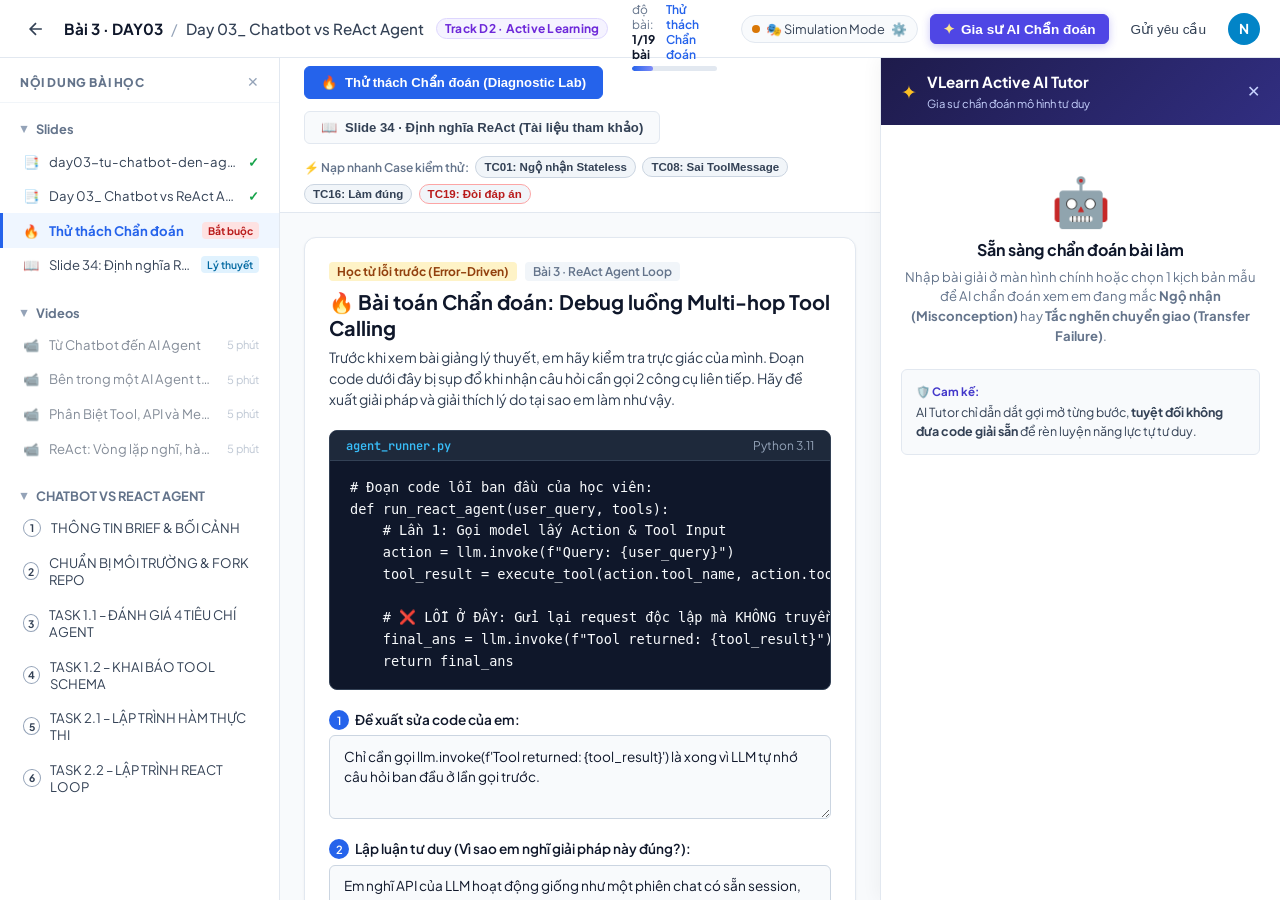
==== commit eee3f2dd: "refactor: standardize pedagogical pronouns to AI Tutor and em across UI, prompts, and eval benchmark" ====
--- a/codebase/index.html
+++ b/codebase/index.html
@@ -1,20 +1,26 @@
 <!DOCTYPE html>
 <html lang="vi">
+
 <head>
   <meta charset="UTF-8">
   <meta name="viewport" content="width=device-width, initial-scale=1.0">
   <title>VLearn LMS · Bài 3 - DAY03: Chatbot vs ReAct Agent (Error-Driven Active Learning)</title>
   <link rel="preconnect" href="https://fonts.googleapis.com">
   <link rel="preconnect" href="https://fonts.gstatic.com" crossorigin>
-  <link href="https://fonts.googleapis.com/css2?family=JetBrains+Mono:wght@400;500;600&family=Plus+Jakarta+Sans:wght@400;500;600;700;800&display=swap" rel="stylesheet">
+  <link
+    href="https://fonts.googleapis.com/css2?family=JetBrains+Mono:wght@400;500;600&family=Plus+Jakarta+Sans:wght@400;500;600;700;800&display=swap"
+    rel="stylesheet">
   <link rel="stylesheet" href="style.css">
 </head>
+
 <body class="vlearn-theme">
   <!-- VLearn Main Top Navigation Bar -->
   <header class="vlearn-header">
     <div class="vlearn-nav-left">
       <button class="btn-icon" title="Quay lại danh sách bài học">
-        <svg width="20" height="20" viewBox="0 0 24 24" fill="none" stroke="currentColor" stroke-width="2"><path d="M19 12H5M12 19l-7-7 7-7"/></svg>
+        <svg width="20" height="20" viewBox="0 0 24 24" fill="none" stroke="currentColor" stroke-width="2">
+          <path d="M19 12H5M12 19l-7-7 7-7" />
+        </svg>
       </button>
       <div class="lesson-meta">
         <span class="lesson-title">Bài 3 · DAY03</span>
@@ -59,7 +65,7 @@
 
   <!-- Main Body Layout: Left Sidebar + Center Learning Content + Right AI Tutor Drawer -->
   <div class="vlearn-workspace">
-    
+
     <!-- LEFT SIDEBAR: VLearn Course Tree Navigation -->
     <aside class="vlearn-sidebar">
       <div class="sidebar-header">
@@ -105,7 +111,8 @@
             <span>Videos</span>
           </div>
           <ul class="tree-items">
-            <li class="tree-item locked" onclick="alert('Hãy hoàn thành Thử thách Chẩn đoán với AI Tutor để mở khóa Video lý thuyết!')">
+            <li class="tree-item locked"
+              onclick="alert('Hãy hoàn thành Thử thách Chẩn đoán với AI Tutor để mở khóa Video lý thuyết!')">
               <span class="tree-icon">📹</span>
               <span class="tree-text">Từ Chatbot đến AI Agent</span>
               <span class="duration-tag">5 phút</span>
@@ -148,7 +155,7 @@
 
     <!-- CENTER MAIN CONTENT AREA -->
     <main class="vlearn-main-stage">
-      
+
       <!-- Top Content Tabs -->
       <div class="content-tab-bar">
         <button class="tab-btn active" id="tab-btn-challenge" onclick="switchMainTab('challenge')">
@@ -179,7 +186,9 @@
             </div>
             <h2>🔥 Bài toán Chẩn đoán: Debug luồng Multi-hop Tool Calling</h2>
             <p class="intro-desc">
-              Trước khi xem bài giảng lý thuyết, bạn hãy kiểm tra trực giác của mình. Đoạn code dưới đây bị sụp đổ khi nhận câu hỏi cần gọi 2 công cụ liên tiếp. Hãy đề xuất giải pháp và giải thích lý do tại sao bạn làm như vậy.
+              Trước khi xem bài giảng lý thuyết, em hãy kiểm tra trực giác của mình. Đoạn code dưới đây bị sụp đổ khi
+              nhận câu hỏi cần gọi 2 công cụ liên tiếp. Hãy đề xuất giải pháp và giải thích lý do tại sao em làm như
+              vậy.
             </p>
           </div>
 
@@ -204,16 +213,16 @@
           <div class="submission-form">
             <div class="form-row">
               <label for="student-answer">
-                <span class="step-num">1</span> Đề xuất giải pháp sửa code của bạn:
+                <span class="step-num">1</span> Đề xuất sửa code của em:
               </label>
-              <textarea id="student-answer" rows="3" placeholder="Nhập cách bạn sửa đoạn logic trên..."></textarea>
+              <textarea id="student-answer" rows="3" placeholder="Nhập cách em sửa đoạn logic trên..."></textarea>
             </div>
 
             <div class="form-row">
               <label for="student-reasoning">
-                <span class="step-num">2</span> Lập luận tư duy (Vì sao bạn nghĩ giải pháp này đúng?):
+                <span class="step-num">2</span> Lập luận tư duy (Vì sao em nghĩ giải pháp này đúng?):
               </label>
-              <textarea id="student-reasoning" rows="2" placeholder="Giải thích mô hình tư duy của bạn..."></textarea>
+              <textarea id="student-reasoning" rows="2" placeholder="Giải thích mô hình tư duy của em..."></textarea>
             </div>
 
             <div class="form-actions">
@@ -246,7 +255,8 @@
             <div class="slide-content-body">
               <h3 class="react-formula">ReAct = Reasoning + Acting</h3>
               <p class="react-definition">
-                ReAct là pattern kết hợp <strong>suy luận theo từng bước</strong> với <strong>gọi công cụ và quan sát kết quả</strong>. Thay vì trả lời ngay, agent sẽ lặp qua các bước:
+                ReAct là pattern kết hợp <strong>suy luận theo từng bước</strong> với <strong>gọi công cụ và quan sát
+                  kết quả</strong>. Thay vì trả lời ngay, agent sẽ lặp qua các bước:
               </p>
 
               <div class="react-steps-list">
@@ -279,7 +289,8 @@
               <!-- Slide Key Callout (Stateless highlight) -->
               <div class="slide-callout-note" id="slide-callout-box">
                 <span class="callout-icon">💡</span>
-                <span><strong>Lưu ý cốt lõi:</strong> LLM API là <em>Stateless</em>. Vòng lặp ReAct bắt buộc phải tích lũy chuỗi <code>Thought + Action + Observation</code> vào danh sách hội thoại ở mỗi vòng lặp!</span>
+                <span><strong>Lưu ý cốt lõi:</strong> LLM API là <em>Stateless</em>. Vòng lặp ReAct bắt buộc phải tích
+                  lũy chuỗi <code>Thought + Action + Observation</code> vào danh sách hội thoại ở mỗi vòng lặp!</span>
               </div>
             </div>
 
@@ -328,15 +339,17 @@
       </div>
 
       <div class="tutor-drawer-body">
-        
+
         <!-- State 0: Idle -->
         <div class="tutor-state" id="state-idle">
           <div class="empty-tutor-illustration">🤖</div>
           <h4>Sẵn sàng chẩn đoán bài làm</h4>
-          <p>Nhập bài giải ở màn hình chính hoặc chọn 1 kịch bản mẫu để AI chẩn đoán xem bạn đang mắc <strong>Ngộ nhận (Misconception)</strong> hay <strong>Tắc nghẽn chuyển giao (Transfer Failure)</strong>.</p>
+          <p>Nhập bài giải ở màn hình chính hoặc chọn 1 kịch bản mẫu để AI chẩn đoán xem em đang mắc <strong>Ngộ nhận
+              (Misconception)</strong> hay <strong>Tắc nghẽn chuyển giao (Transfer Failure)</strong>.</p>
           <div class="rule-box">
-            <span class="rule-badge">🛡️ Cam kết Sư phạm:</span>
-            <p>AI Tutor chỉ dẫn dắt gợi mở từng bước, <strong>tuyệt đối không đưa code giải sẵn</strong> để rèn luyện năng lực tự tư duy.</p>
+            <span class="rule-badge">🛡️ Cam kế:</span>
+            <p>AI Tutor chỉ dẫn dắt gợi mở từng bước, <strong>tuyệt đối không đưa code giải sẵn</strong> để rèn luyện
+              năng lực tự tư duy.</p>
           </div>
         </div>
 
@@ -346,7 +359,9 @@
             <div class="spinning-core">🧠</div>
             <h4>AI Tutor đang phân tích...</h4>
             <p class="loader-desc">Đang đối chiếu bài làm với kiến thức Slide 34 và kiểm tra tiền đề ngộ nhận...</p>
-            <div class="pulse-bar"><div class="pulse-fill"></div></div>
+            <div class="pulse-bar">
+              <div class="pulse-fill"></div>
+            </div>
           </div>
         </div>
 
@@ -385,7 +400,8 @@
                 <span class="hint-pill">Reflection</span>
               </div>
               <div class="hint-body" id="hint-1-content">
-                Em đang giả định rằng LLM tự lưu trạng thái giữa các lần gọi. Nhưng thực tế mỗi lệnh gọi API hoàn toàn <strong>Stateless (Không lưu trạng thái)</strong>.
+                Em đang giả định rằng LLM tự lưu trạng thái giữa các lần gọi. Nhưng thực tế mỗi lệnh gọi API hoàn toàn
+                <strong>Stateless (Không lưu trạng thái)</strong>.
               </div>
             </div>
 
@@ -402,7 +418,8 @@
                     <span>📖 Slide 34: Định nghĩa ReAct</span>
                     <button class="btn-jump-slide" onclick="jumpToSlide34()">Mở Slide 34 ↗</button>
                   </div>
-                  <blockquote>"ReAct là pattern lặp qua Thought ➔ Action ➔ Observation cho đến khi đủ thông tin. Không có memory nội tại trong REST API."</blockquote>
+                  <blockquote>"ReAct là pattern lặp qua Thought ➔ Action ➔ Observation cho đến khi đủ thông tin. Không
+                    có memory nội tại trong REST API."</blockquote>
                 </div>
               </div>
             </div>
@@ -416,7 +433,9 @@
               </div>
               <div class="hint-body hidden" id="hint-3-content">
                 <div class="probing-action-box">
-                  💡 Thay vì gọi <code>llm.invoke(f"Tool returned: {tool_result}")</code>, em hãy thử tạo 1 danh sách <code>messages = [user_query]</code> và <code>append</code> kết quả từng bước vào đó trước khi gọi lại model?
+                  💡 Thay vì gọi <code>llm.invoke(f"Tool returned: {tool_result}")</code>, em hãy thử tạo 1 danh sách
+                  <code>messages = [user_query]</code> và <code>append</code> kết quả từng bước vào đó trước khi gọi lại
+                  model?
                 </div>
               </div>
             </div>
@@ -438,18 +457,20 @@
           <div class="success-banner-card">
             <span class="banner-icon">🎯</span>
             <div>
-              <h4>Chính xác! Bạn đã tìm ra giải pháp đúng</h4>
-              <p>Để chắc chắn bạn không chỉ nhớ vẹt code, hãy thử sức với câu hỏi phản biện sau:</p>
+              <h4>Chính xác! Em đã tìm ra giải pháp đúng</h4>
+              <p>Để chắc chắn em không chỉ nhớ vẹt code, hãy thử sức với câu hỏi phản biện sau:</p>
             </div>
           </div>
 
           <div class="probing-container">
             <div class="probing-badge">⚡ Reverse-Probing Engine</div>
             <p class="probing-question-text" id="probing-q-text">
-              "Nếu chuỗi Thought - Action - Observation này lặp lại 15 vòng và vượt quá Context Window (vd 4k tokens), đoạn code của bạn sẽ xử lý thế nào để không crash?"
+              "Nếu chuỗi Thought - Action - Observation này lặp lại 15 vòng và vượt quá Context Window (vd 4k tokens),
+              đoạn code của em sẽ xử lý thế nào để không crash?"
             </p>
-            
-            <textarea id="probing-answer" rows="3" placeholder="Nhập câu trả lời phản biện của bạn (VD: Áp dụng Rolling Window / Summarization Memory)..."></textarea>
+
+            <textarea id="probing-answer" rows="3"
+              placeholder="Nhập câu trả lời phản biện của em (VD: Áp dụng Rolling Window / Summarization Memory)..."></textarea>
             <button class="btn-submit-probing" onclick="submitProbing()">🚀 Gửi phản biện & Hoàn thành bài</button>
           </div>
         </div>
@@ -459,7 +480,7 @@
           <div class="mastery-summary-box">
             <div class="mastery-badge-gold">🏆 Hoàn thành Thử thách Chẩn đoán</div>
             <h3>Bản đồ Đúc kết từ Lỗi sai</h3>
-            
+
             <div class="mastery-diff">
               <div class="diff-block error-block">
                 <span class="diff-label">❌ Lỗi sai ban đầu:</span>
@@ -502,8 +523,10 @@
         <button class="btn-modal-close" onclick="closeSettingsModal()">✕</button>
       </div>
       <div class="modal-dialog-body">
-        <p class="modal-desc">Bạn có thể dùng chế độ <strong>Mô phỏng tức thì (Mock)</strong> hoặc điền <strong>OpenRouter API Key</strong> để gọi AI trả lời trực tiếp trong lúc quay Demo.</p>
-        
+        <p class="modal-desc">Em có thể dùng chế độ <strong>Mô phỏng tức thì (Mock)</strong> hoặc điền
+          <strong>OpenRouter API Key</strong> để gọi AI trả lời trực tiếp trong lúc quay Demo.
+        </p>
+
         <div class="form-group">
           <label for="cfg-engine-mode">Chế độ vận hành:</label>
           <select id="cfg-engine-mode" class="vlearn-select" onchange="toggleApiKeyInput(this.value)">
@@ -519,7 +542,8 @@
 
         <div class="form-group" id="group-api-model">
           <label for="cfg-api-model">Model OpenRouter:</label>
-          <input type="text" id="cfg-api-model" class="vlearn-input" value="deepseek/deepseek-v4-flash-0731:free" placeholder="ví dụ: google/gemini-2.0-flash-001 hoặc deepseek/deepseek-v4-flash-0731:free">
+          <input type="text" id="cfg-api-model" class="vlearn-input" value="deepseek/deepseek-v4-flash-0731:free"
+            placeholder="ví dụ: google/gemini-2.0-flash-001 hoặc deepseek/deepseek-v4-flash-0731:free">
         </div>
       </div>
       <div class="modal-dialog-footer">
@@ -534,11 +558,13 @@
     <div class="toast-shield">🛡️</div>
     <div class="toast-text">
       <strong>Rào cản AI (Anti-Spoil Guardrail):</strong>
-      <p id="toast-message-text">AI Tutor không cung cấp code giải trực tiếp để bảo vệ năng lực tự tư duy của bạn. Hãy sử dụng các Nấc gợi ý!</p>
+      <p id="toast-message-text">AI Tutor không cung cấp code giải trực tiếp để bảo vệ năng lực tự tư duy của em. Hãy
+        sử dụng các Nấc gợi ý!</p>
     </div>
     <button class="toast-x" onclick="closeToast()">✕</button>
   </div>
 
   <script src="app.js"></script>
 </body>
-</html>
+
+</html>
--- a/codebase/style.css
+++ b/codebase/style.css
@@ -4,7 +4,7 @@
    =================================================================== */
 
 :root {
-  --vlearn-bg: #f1f5f9;
+  --vlearn-bg: #f8fafc;
   --vlearn-header-bg: #ffffff;
   --vlearn-sidebar-bg: #ffffff;
   --vlearn-card-bg: #ffffff;
@@ -60,7 +60,7 @@
 }
 
 /* ===================================================================
-   1. TOP NAVIGATION BAR (VLearn Standard)
+   1. TOP NAVIGATION BAR
    =================================================================== */
 
 .vlearn-header {
@@ -129,7 +129,6 @@
   letter-spacing: 0.02em;
 }
 
-/* Header Center: Course Progress */
 .vlearn-nav-center {
   flex: 1;
   max-width: 320px;
@@ -175,7 +174,6 @@
   transition: width 0.4s ease;
 }
 
-/* Header Right Actions */
 .vlearn-nav-right {
   display: flex;
   align-items: center;
@@ -521,14 +519,7 @@
   flex: 1;
 }
 
-.stage-view.hidden {
-  display: none;
-}
-
-/* -------------------------------------------------------------------
-   VIEW 1: DIAGNOSTIC CODING CHALLENGE
-   ------------------------------------------------------------------- */
-
+/* VIEW 1: DIAGNOSTIC CHALLENGE */
 .diagnostic-card {
   background: #ffffff;
   border: 1px solid var(--vlearn-border);
@@ -612,7 +603,7 @@
   overflow-x: auto;
 }
 
-/* Form */
+/* Submission Form */
 .submission-form {
   display: flex;
   flex-direction: column;
@@ -703,10 +694,7 @@
   box-shadow: 0 6px 16px rgba(37, 99, 235, 0.4);
 }
 
-/* -------------------------------------------------------------------
-   VIEW 2: EXACT REPLICA OF VLEARN SLIDE 34 (VinUni Template)
-   ------------------------------------------------------------------- */
-
+/* VIEW 2: VINUNI SLIDE 34 REPLICA */
 .vlearn-slide-frame {
   display: flex;
   flex-direction: column;
@@ -931,10 +919,6 @@
   gap: 1rem;
 }
 
-.tutor-state.hidden {
-  display: none;
-}
-
 /* Idle State */
 .empty-tutor-illustration {
   font-size: 3rem;
